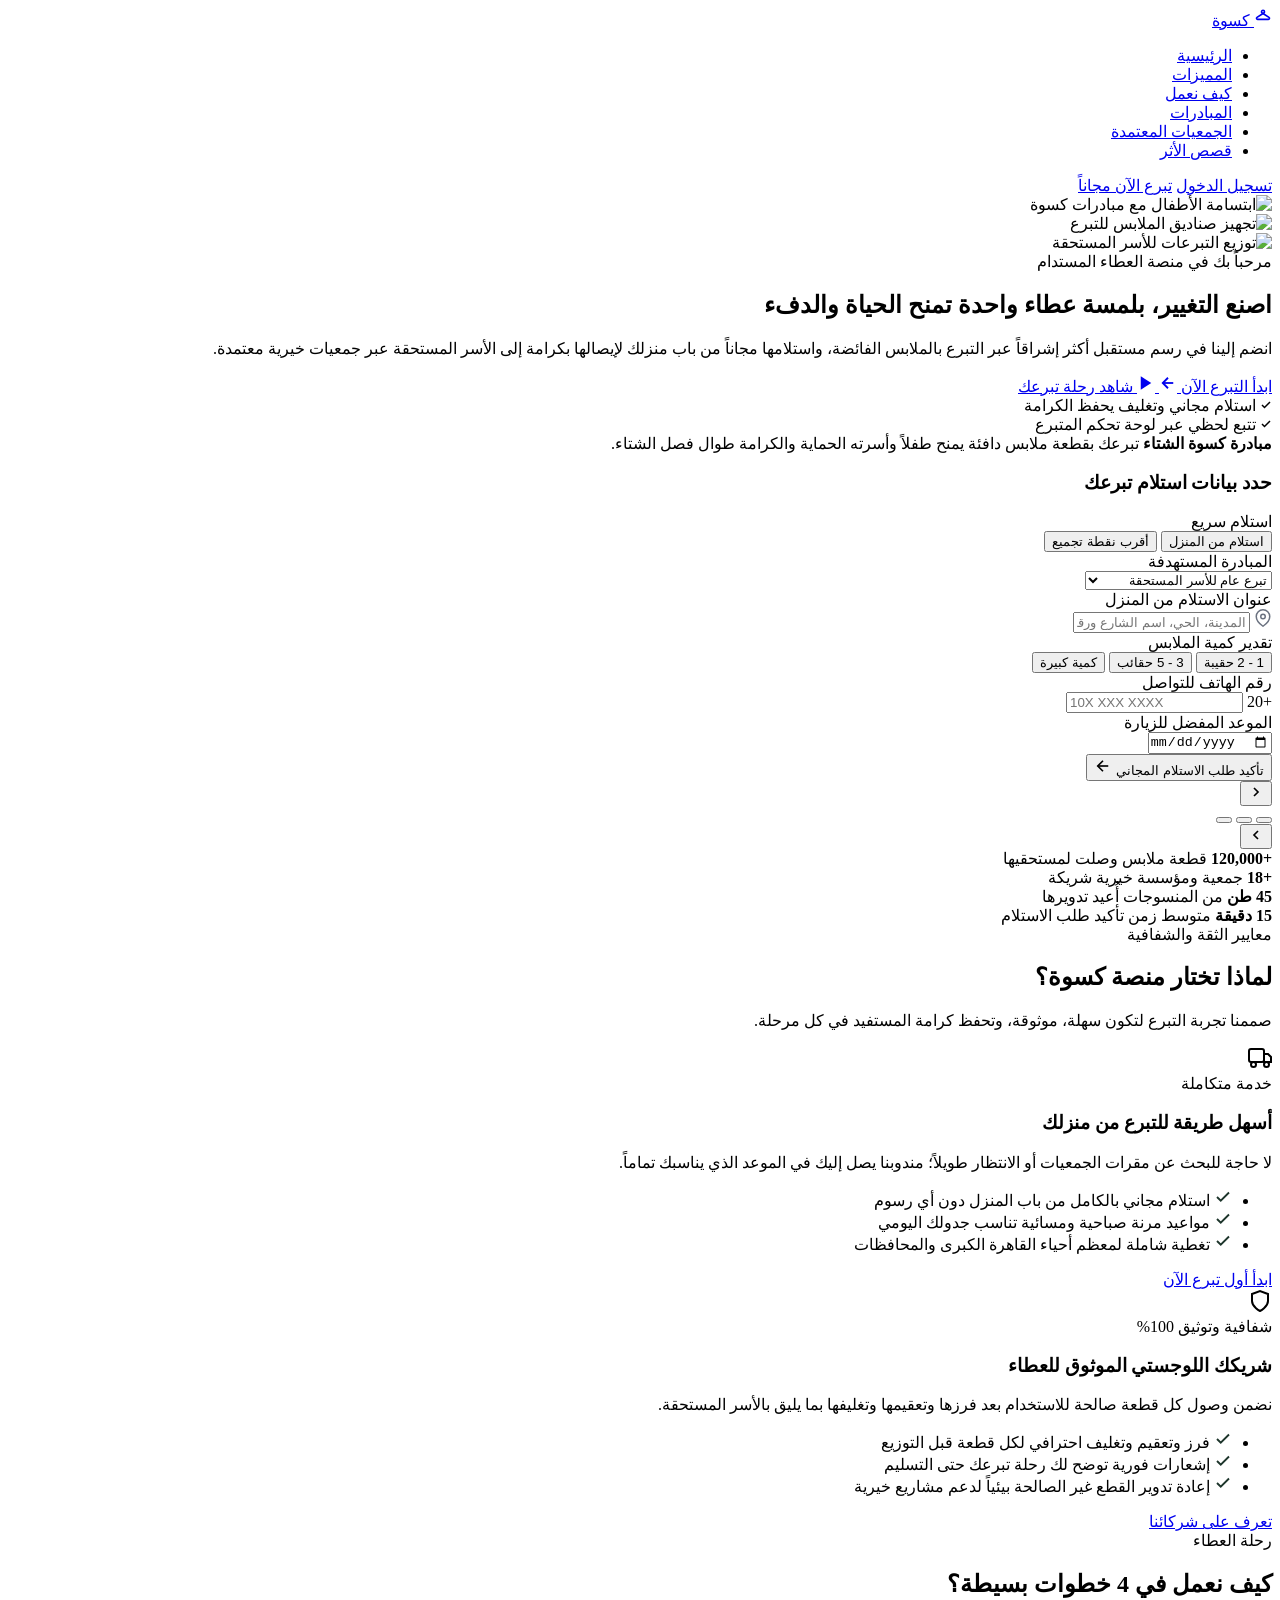
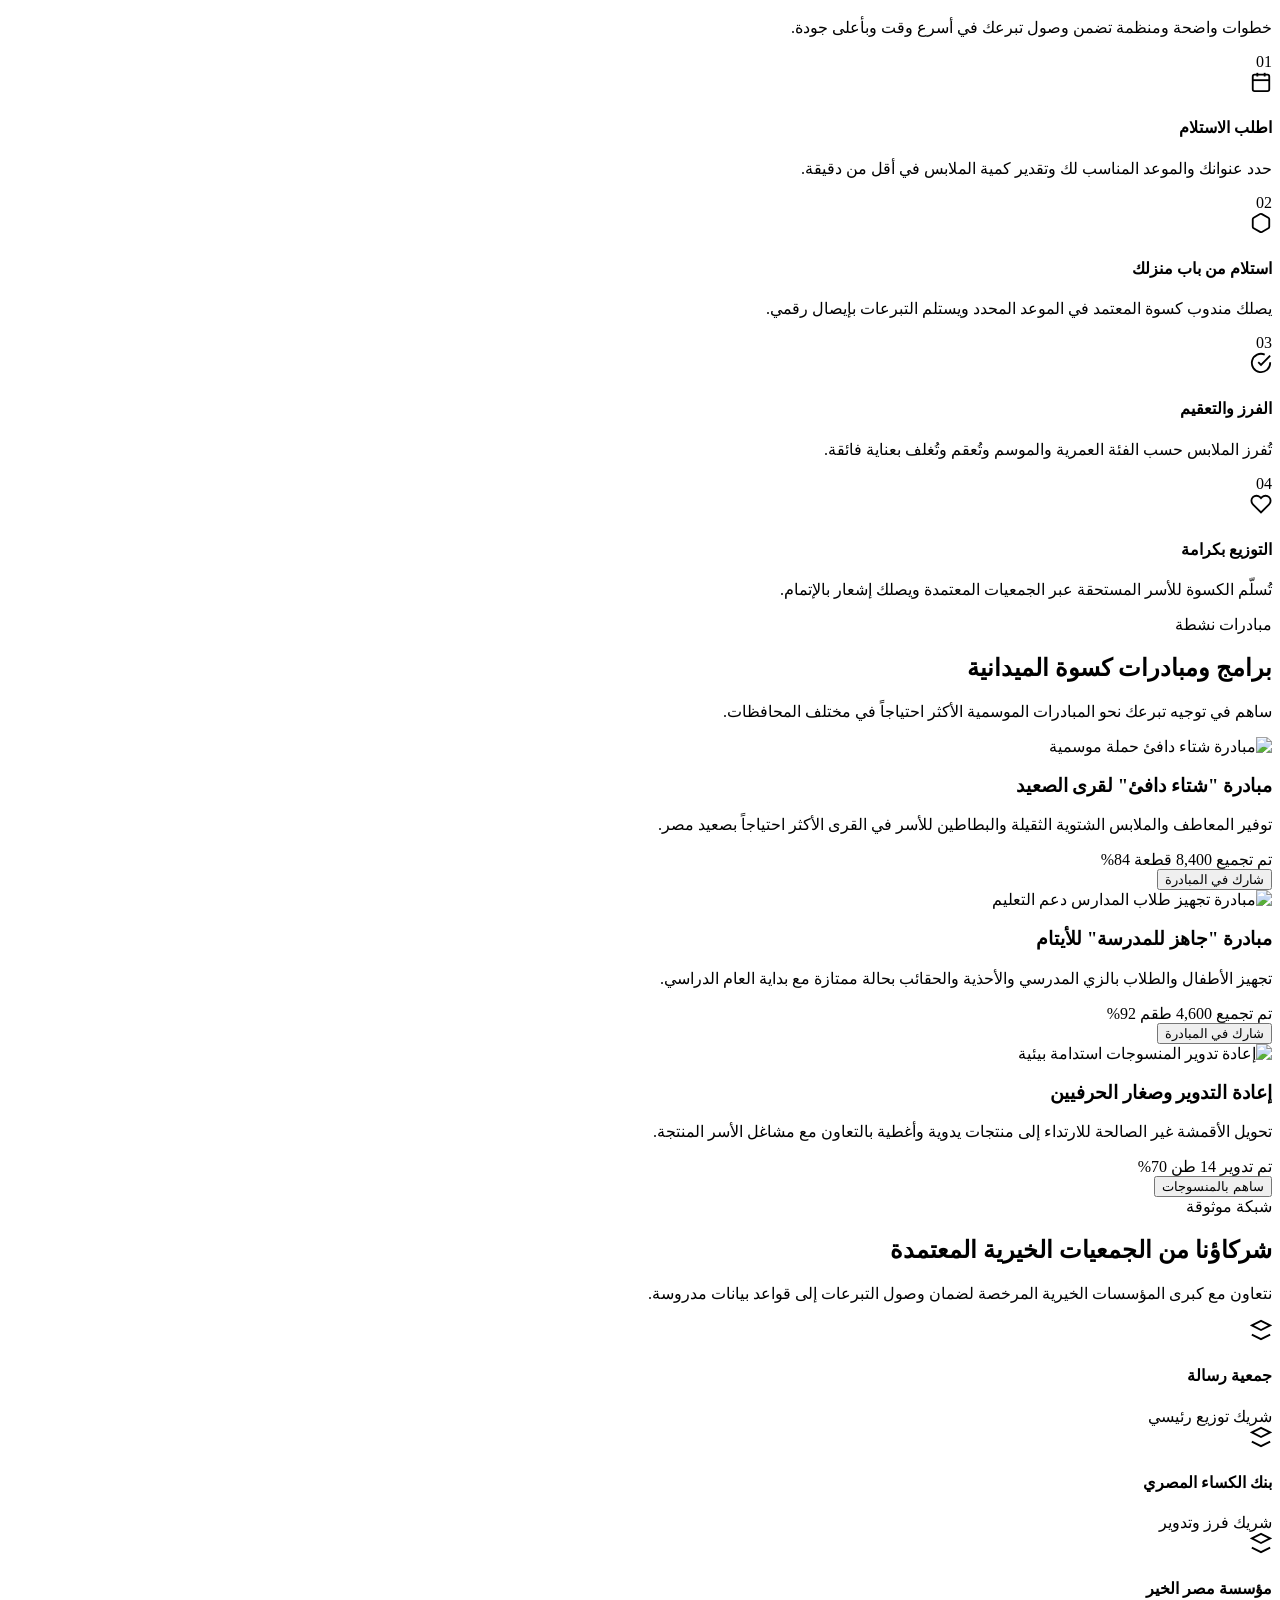
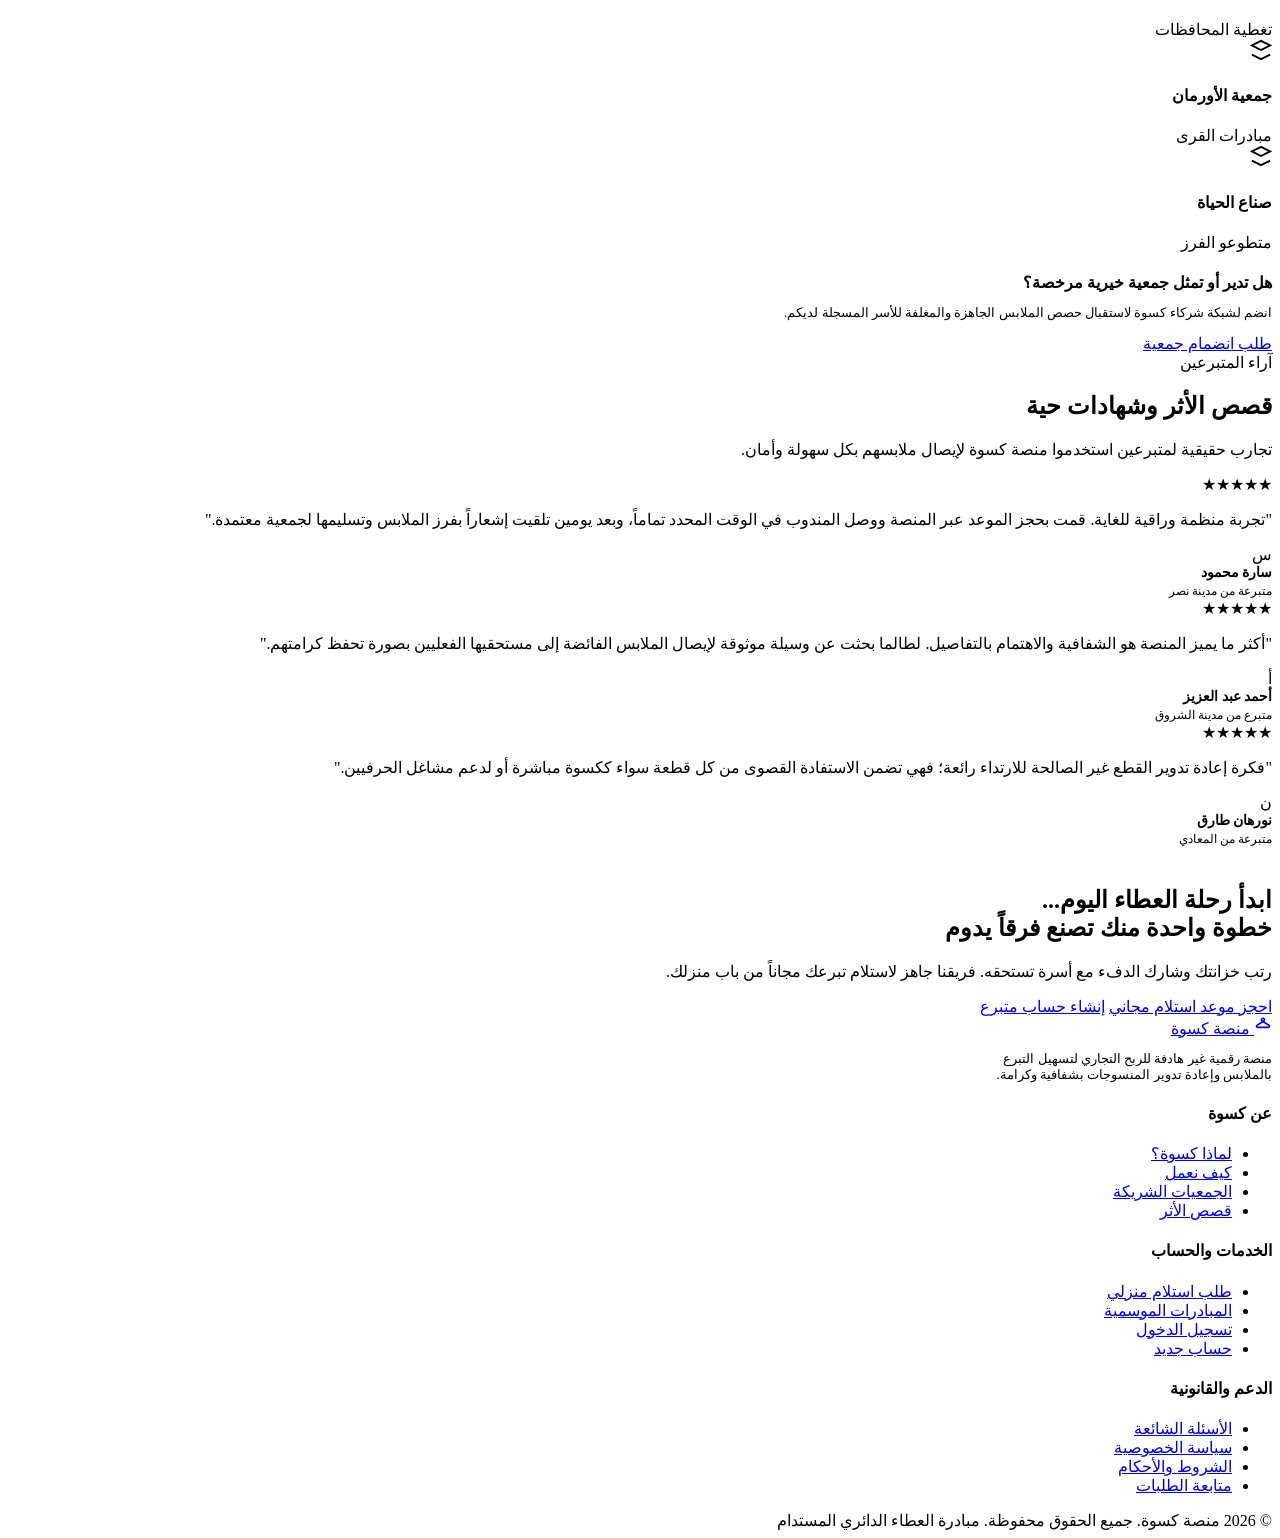
==== index.html @ 3e384a16 "Move index.html to root directory" ====
<!DOCTYPE html>
<html lang="ar" dir="rtl">
<head>
  <meta charset="UTF-8">
  <meta name="viewport" content="width=device-width, initial-scale=1.0">
  <title>كسوة — منصة التبرع بالملابس وإعادة التدوير المستدام</title>
  <link rel="stylesheet" href="css/style.css">
</head>
<body>

  <header class="navbar">
    <div class="container navbar-inner">
      <a href="index.html" class="brand-logo">
        <span class="brand-icon">
          <svg width="18" height="18" viewBox="0 0 24 24" fill="none" stroke="currentColor" stroke-width="2.2">
            <path d="M12 3a2 2 0 0 1 2 2c0 .74-.4 1.39-1 1.73V8l7 4.5a1.5 1.5 0 0 1-.8 2.75H4.8a1.5 1.5 0 0 1-.8-2.75L11 8V6.73A2 2 0 0 1 12 3Z"/>
          </svg>
        </span>
        <span>كسوة</span>
      </a>

      <ul class="nav-links">
        <li><a href="#hero" class="active">الرئيسية</a></li>
        <li><a href="#features">المميزات</a></li>
        <li><a href="#how-it-works">كيف نعمل</a></li>
        <li><a href="#campaigns">المبادرات</a></li>
        <li><a href="#partners">الجمعيات المعتمدة</a></li>
        <li><a href="#stories">قصص الأثر</a></li>
      </ul>

      <div id="nav-auth-guest" class="nav-actions">
        <a href="login.html" class="btn-secondary">تسجيل الدخول</a>
        <a href="register.html" class="btn-primary">تبرع الآن مجاناً</a>
      </div>

      <div id="nav-auth-user" class="nav-actions" style="display: none;">
        <a href="dashboard.html" class="btn-primary">لوحة التحكم</a>
        <button type="button" data-logout-btn class="btn-secondary">تسجيل الخروج</button>
      </div>
    </div>
  </header>

  <section id="hero" class="hero-slider-wrapper">
    <div class="hero-slides-track" id="hero-slides-track">
      <div class="hero-slide active" data-slide-title="مبادرة كسوة الشتاء" data-slide-desc="تبرعك بقطعة ملابس دافئة يمنح طفلاً وأسرته الحماية والكرامة طوال فصل الشتاء.">
        <img src="https://images.unsplash.com/photo-1488521787991-ed7bbaae773c?auto=format&fit=crop&w=1800&q=85" alt="ابتسامة الأطفال مع مبادرات كسوة">
        <div class="hero-slide-overlay"></div>
      </div>

      <div class="hero-slide" data-slide-title="استلام مجاني من منزلك" data-slide-desc="فريقنا اللوجستي يصلك أينما كنت لاستلام الملابس وفرزها وتعقيمها بأعلى معايير الجودة.">
        <img src="https://images.unsplash.com/photo-1593113598332-cd288d649433?auto=format&fit=crop&w=1800&q=85" alt="تجهيز صناديق الملابس للتبرع">
        <div class="hero-slide-overlay"></div>
      </div>

      <div class="hero-slide" data-slide-title="شراكة مع جمعيات معتمدة" data-slide-desc="نضمن وصول تبرعاتك إلى الأسر المسجلة لدى كبرى المؤسسات الخيرية المرخصة في مصر.">
        <img src="https://images.unsplash.com/photo-1532629345422-7515f3d16bb6?auto=format&fit=crop&w=1800&q=85" alt="توزيع التبرعات للأسر المستحقة">
        <div class="hero-slide-overlay"></div>
      </div>
    </div>

    <div class="hero-slider-content">
      <div class="container hero-grid">
        <div>
          <div class="hero-eyebrow-dark">
            <span class="status-dot"></span>
            <span>مرحباً بك في منصة العطاء المستدام</span>
          </div>

          <h1 class="hero-title-light">
            اصنع التغيير،
            <span>بلمسة عطاء واحدة</span>
            تمنح الحياة والدفء
          </h1>

          <p class="hero-desc-light">
            انضم إلينا في رسم مستقبل أكثر إشراقاً عبر التبرع بالملابس الفائضة، واستلامها مجاناً من باب منزلك لإيصالها بكرامة إلى الأسر المستحقة عبر جمعيات خيرية معتمدة.
          </p>

          <div class="hero-cta-group">
            <a href="register.html" class="btn-accent">
              <span>ابدأ التبرع الآن</span>
              <svg width="18" height="18" viewBox="0 0 24 24" fill="none" stroke="currentColor" stroke-width="2.4"><line x1="19" y1="12" x2="5" y2="12"/><polyline points="12 19 5 12 12 5"/></svg>
            </a>
            <a href="#how-it-works" class="btn-glass">
              <svg width="18" height="18" viewBox="0 0 24 24" fill="currentColor"><polygon points="5 3 19 12 5 21 5 3"/></svg>
              <span>شاهد رحلة تبرعك</span>
            </a>
          </div>

          <div class="hero-bottom-meta">
            <div class="hero-checks">
              <div class="hero-check-item">
                <span class="hero-check-icon">
                  <svg width="12" height="12" viewBox="0 0 24 24" fill="none" stroke="currentColor" stroke-width="3"><polyline points="20 6 9 17 4 12"/></svg>
                </span>
                <span>استلام مجاني وتغليف يحفظ الكرامة</span>
              </div>
              <div class="hero-check-item">
                <span class="hero-check-icon">
                  <svg width="12" height="12" viewBox="0 0 24 24" fill="none" stroke="currentColor" stroke-width="3"><polyline points="20 6 9 17 4 12"/></svg>
                </span>
                <span>تتبع لحظي عبر لوحة تحكم المتبرع</span>
              </div>
            </div>

            <div class="hero-caption-box">
              <strong id="hero-dynamic-title">مبادرة كسوة الشتاء</strong>
              <span id="hero-dynamic-desc">تبرعك بقطعة ملابس دافئة يمنح طفلاً وأسرته الحماية والكرامة طوال فصل الشتاء.</span>
            </div>
          </div>
        </div>

        <div class="booking-card">
          <div class="booking-header">
            <h3>حدد بيانات استلام تبرعك</h3>
            <span class="booking-step-tag">استلام سريع</span>
          </div>

          <div class="segmented-control">
            <button type="button" class="segment-btn active" data-pickup-mode="استلام من المنزل">استلام من المنزل</button>
            <button type="button" class="segment-btn" data-pickup-mode="أقرب نقطة تجميع">أقرب نقطة تجميع</button>
          </div>

          <form id="quick-booking-form">
            <div class="form-group">
              <div class="form-label-row">
                <label class="form-label" for="pickup-campaign">المبادرة المستهدفة</label>
              </div>
              <div class="input-capsule">
                <select id="pickup-campaign">
                  <option value="تبرع عام للأسر المستحقة">تبرع عام للأسر المستحقة</option>
                  <option value="مبادرة شتاء دافئ لقرى الصعيد">مبادرة شتاء دافئ لقرى الصعيد</option>
                  <option value="مبادرة جاهز للمدرسة للأيتام">مبادرة جاهز للمدرسة للأيتام</option>
                  <option value="إعادة التدوير وصغار الحرفيين">إعادة التدوير وصغار الحرفيين</option>
                </select>
              </div>
            </div>

            <div class="form-group">
              <div class="form-label-row">
                <label class="form-label" id="pickup-address-label" for="pickup-address">عنوان الاستلام من المنزل</label>
              </div>

              <div class="input-capsule" id="home-address-wrapper">
                <svg width="18" height="18" viewBox="0 0 24 24" fill="none" stroke="#6B7280" stroke-width="2"><path d="M21 10c0 7-9 13-9 13s-9-6-9-13a9 9 0 0 1 18 0z"/><circle cx="12" cy="10" r="3"/></svg>
                <input type="text" id="pickup-address" placeholder="المدينة، الحي، اسم الشارع ورقم العقار" required>
              </div>

              <div class="input-capsule" id="dropoff-point-wrapper" style="display: none;">
                <svg width="18" height="18" viewBox="0 0 24 24" fill="none" stroke="#1D352B" stroke-width="2"><path d="M3 9l9-7 9 7v11a2 2 0 0 1-2 2H5a2 2 0 0 1-2-2z"/><polyline points="9 22 9 12 15 12 15 22"/></svg>
                <select id="pickup-dropoff-select">
                  <option value="نقطة تجميع مدينة نصر — شارع عباس العقاد (9 ص - 10 م)">نقطة تجميع مدينة نصر — شارع عباس العقاد (9 ص - 10 م)</option>
                  <option value="نقطة تجميع مدينة الشروق — مول مون يارد (10 ص - 10 م)">نقطة تجميع مدينة الشروق — مول مون يارد (10 ص - 10 م)</option>
                  <option value="نقطة تجميع التجمع الخامس — شارع التسعين الجنوبي (9 ص - 10 م)">نقطة تجميع التجمع الخامس — شارع التسعين الجنوبي (9 ص - 10 م)</option>
                  <option value="نقطة تجميع المعادي — شارع 9 بجوار المحطة (9 ص - 9 م)">نقطة تجميع المعادي — شارع 9 بجوار المحطة (9 ص - 9 م)</option>
                  <option value="نقطة تجميع المهندسين — ميدان لبنان (10 ص - 10 م)">نقطة تجميع المهندسين — ميدان لبنان (10 ص - 10 م)</option>
                </select>
              </div>
            </div>

            <div class="form-group">
              <div class="form-label-row">
                <label class="form-label">تقدير كمية الملابس</label>
              </div>
              <div class="size-pills">
                <button type="button" class="size-pill-btn active" data-pieces="12">1 - 2 حقيبة</button>
                <button type="button" class="size-pill-btn" data-pieces="30">3 - 5 حقائب</button>
                <button type="button" class="size-pill-btn" data-pieces="60">كمية كبيرة</button>
              </div>
            </div>

            <div class="form-group">
              <div class="form-label-row">
                <label class="form-label" for="pickup-phone">رقم الهاتف للتواصل</label>
              </div>
              <div class="input-capsule">
                <span class="phone-prefix">+20</span>
                <input type="tel" id="pickup-phone" placeholder="10X XXX XXXX" required>
              </div>
            </div>

            <div class="form-group">
              <div class="form-label-row">
                <label class="form-label" for="pickup-date">الموعد المفضل للزيارة</label>
              </div>
              <div class="input-capsule">
                <input type="date" id="pickup-date" required>
              </div>
            </div>

            <button type="submit" class="btn-primary btn-full">
              <span>تأكيد طلب الاستلام المجاني</span>
              <svg width="18" height="18" viewBox="0 0 24 24" fill="none" stroke="currentColor" stroke-width="2.2"><line x1="19" y1="12" x2="5" y2="12"/><polyline points="12 19 5 12 12 5"/></svg>
            </button>
          </form>
        </div>
      </div>
    </div>

    <div class="slider-controls">
      <button type="button" class="slider-arrow" id="hero-prev-slide" aria-label="الشريحة السابقة">
        <svg width="16" height="16" viewBox="0 0 24 24" fill="none" stroke="currentColor" stroke-width="2.5"><polyline points="9 18 15 12 9 6"/></svg>
      </button>
      <div class="slider-dots" id="hero-slider-dots">
        <button type="button" class="slider-dot active" data-slide-index="0" aria-label="الشريحة 1"></button>
        <button type="button" class="slider-dot" data-slide-index="1" aria-label="الشريحة 2"></button>
        <button type="button" class="slider-dot" data-slide-index="2" aria-label="الشريحة 3"></button>
      </div>
      <button type="button" class="slider-arrow" id="hero-next-slide" aria-label="الشريحة التالية">
        <svg width="16" height="16" viewBox="0 0 24 24" fill="none" stroke="currentColor" stroke-width="2.5"><polyline points="15 18 9 12 15 6"/></svg>
      </button>
    </div>
  </section>

  <section class="stats-banner">
    <div class="container stats-grid">
      <div class="stat-item">
        <strong>+120,000</strong>
        <span>قطعة ملابس وصلت لمستحقيها</span>
      </div>
      <div class="stat-item">
        <strong>+18</strong>
        <span>جمعية ومؤسسة خيرية شريكة</span>
      </div>
      <div class="stat-item">
        <strong>45 طن</strong>
        <span>من المنسوجات أُعيد تدويرها</span>
      </div>
      <div class="stat-item">
        <strong>15 دقيقة</strong>
        <span>متوسط زمن تأكيد طلب الاستلام</span>
      </div>
    </div>
  </section>

  <section id="features" class="section-pad">
    <div class="container">
      <div class="section-head">
        <span class="section-eyebrow">معايير الثقة والشفافية</span>
        <h2 class="section-title">لماذا تختار منصة كسوة؟</h2>
        <p class="section-desc">صممنا تجربة التبرع لتكون سهلة، موثوقة، وتحفظ كرامة المستفيد في كل مرحلة.</p>
      </div>

      <div class="two-col-cards">
        <div class="feature-card">
          <div class="feature-card-top">
            <div class="feature-icon-box">
              <svg width="24" height="24" viewBox="0 0 24 24" fill="none" stroke="currentColor" stroke-width="2"><rect x="1" y="3" width="15" height="13" rx="2"/><polygon points="16 8 20 8 23 11 23 16 16 16 16 8"/><circle cx="5.5" cy="18.5" r="2.5"/><circle cx="18.5" cy="18.5" r="2.5"/></svg>
            </div>
            <span class="booking-step-tag">خدمة متكاملة</span>
          </div>
          <h3>أسهل طريقة للتبرع من منزلك</h3>
          <p>لا حاجة للبحث عن مقرات الجمعيات أو الانتظار طويلاً؛ مندوبنا يصل إليك في الموعد الذي يناسبك تماماً.</p>
          <ul class="feature-list">
            <li>
              <svg width="18" height="18" viewBox="0 0 24 24" fill="none" stroke="#1D352B" stroke-width="2.5"><polyline points="20 6 9 17 4 12"/></svg>
              <span>استلام مجاني بالكامل من باب المنزل دون أي رسوم</span>
            </li>
            <li>
              <svg width="18" height="18" viewBox="0 0 24 24" fill="none" stroke="#1D352B" stroke-width="2.5"><polyline points="20 6 9 17 4 12"/></svg>
              <span>مواعيد مرنة صباحية ومسائية تناسب جدولك اليومي</span>
            </li>
            <li>
              <svg width="18" height="18" viewBox="0 0 24 24" fill="none" stroke="#1D352B" stroke-width="2.5"><polyline points="20 6 9 17 4 12"/></svg>
              <span>تغطية شاملة لمعظم أحياء القاهرة الكبرى والمحافظات</span>
            </li>
          </ul>
          <a href="register.html" class="btn-secondary">ابدأ أول تبرع الآن</a>
        </div>

        <div class="feature-card">
          <div class="feature-card-top">
            <div class="feature-icon-box">
              <svg width="24" height="24" viewBox="0 0 24 24" fill="none" stroke="currentColor" stroke-width="2"><path d="M12 22s8-4 8-10V5l-8-3-8 3v7c0 6 8 10 8 10z"/></svg>
            </div>
            <span class="booking-step-tag">شفافية وتوثيق 100%</span>
          </div>
          <h3>شريكك اللوجستي الموثوق للعطاء</h3>
          <p>نضمن وصول كل قطعة صالحة للاستخدام بعد فرزها وتعقيمها وتغليفها بما يليق بالأسر المستحقة.</p>
          <ul class="feature-list">
            <li>
              <svg width="18" height="18" viewBox="0 0 24 24" fill="none" stroke="#1D352B" stroke-width="2.5"><polyline points="20 6 9 17 4 12"/></svg>
              <span>فرز وتعقيم وتغليف احترافي لكل قطعة قبل التوزيع</span>
            </li>
            <li>
              <svg width="18" height="18" viewBox="0 0 24 24" fill="none" stroke="#1D352B" stroke-width="2.5"><polyline points="20 6 9 17 4 12"/></svg>
              <span>إشعارات فورية توضح لك رحلة تبرعك حتى التسليم</span>
            </li>
            <li>
              <svg width="18" height="18" viewBox="0 0 24 24" fill="none" stroke="#1D352B" stroke-width="2.5"><polyline points="20 6 9 17 4 12"/></svg>
              <span>إعادة تدوير القطع غير الصالحة بيئياً لدعم مشاريع خيرية</span>
            </li>
          </ul>
          <a href="#partners" class="btn-secondary">تعرف على شركائنا</a>
        </div>
      </div>
    </div>
  </section>

  <section id="how-it-works" class="section-pad section-alt">
    <div class="container">
      <div class="section-head">
        <span class="section-eyebrow">رحلة العطاء</span>
        <h2 class="section-title">كيف نعمل في 4 خطوات بسيطة؟</h2>
        <p class="section-desc">خطوات واضحة ومنظمة تضمن وصول تبرعك في أسرع وقت وبأعلى جودة.</p>
      </div>

      <div class="steps-grid">
        <div class="step-card">
          <span class="step-num">01</span>
          <div class="feature-icon-box">
            <svg width="22" height="22" viewBox="0 0 24 24" fill="none" stroke="currentColor" stroke-width="2"><rect x="3" y="4" width="18" height="18" rx="2"/><line x1="16" y1="2" x2="16" y2="6"/><line x1="8" y1="2" x2="8" y2="6"/><line x1="3" y1="10" x2="21" y2="10"/></svg>
          </div>
          <h4>اطلب الاستلام</h4>
          <p>حدد عنوانك والموعد المناسب لك وتقدير كمية الملابس في أقل من دقيقة.</p>
        </div>

        <div class="step-card">
          <span class="step-num">02</span>
          <div class="feature-icon-box">
            <svg width="22" height="22" viewBox="0 0 24 24" fill="none" stroke="currentColor" stroke-width="2"><path d="M21 16V8a2 2 0 0 0-1-1.73l-7-4a2 2 0 0 0-2 0l-7 4A2 2 0 0 0 3 8v8a2 2 0 0 0 1 1.73l7 4a2 2 0 0 0 2 0l7-4A2 2 0 0 0 21 16z"/></svg>
          </div>
          <h4>استلام من باب منزلك</h4>
          <p>يصلك مندوب كسوة المعتمد في الموعد المحدد ويستلم التبرعات بإيصال رقمي.</p>
        </div>

        <div class="step-card">
          <span class="step-num">03</span>
          <div class="feature-icon-box">
            <svg width="22" height="22" viewBox="0 0 24 24" fill="none" stroke="currentColor" stroke-width="2"><path d="M22 11.08V12a10 10 0 1 1-5.93-9.14"/><polyline points="22 4 12 14.01 9 11.01"/></svg>
          </div>
          <h4>الفرز والتعقيم</h4>
          <p>تُفرز الملابس حسب الفئة العمرية والموسم وتُعقم وتُغلف بعناية فائقة.</p>
        </div>

        <div class="step-card">
          <span class="step-num">04</span>
          <div class="feature-icon-box">
            <svg width="22" height="22" viewBox="0 0 24 24" fill="none" stroke="currentColor" stroke-width="2"><path d="M20.84 4.61a5.5 5.5 0 0 0-7.78 0L12 5.67l-1.06-1.06a5.5 5.5 0 0 0-7.78 7.78l1.06 1.06L12 21.23l7.78-7.78 1.06-1.06a5.5 5.5 0 0 0 0-7.78z"/></svg>
          </div>
          <h4>التوزيع بكرامة</h4>
          <p>تُسلّم الكسوة للأسر المستحقة عبر الجمعيات المعتمدة ويصلك إشعار بالإتمام.</p>
        </div>
      </div>
    </div>
  </section>

  <section id="campaigns" class="section-pad">
    <div class="container">
      <div class="section-head">
        <span class="section-eyebrow">مبادرات نشطة</span>
        <h2 class="section-title">برامج ومبادرات كسوة الميدانية</h2>
        <p class="section-desc">ساهم في توجيه تبرعك نحو المبادرات الموسمية الأكثر احتياجاً في مختلف المحافظات.</p>
      </div>

      <div class="campaigns-grid">
        <article class="campaign-card">
          <div class="campaign-img">
            <img src="https://images.unsplash.com/photo-1516762689617-e1cffcef479d?auto=format&fit=crop&w=700&q=80" alt="مبادرة شتاء دافئ">
            <span class="campaign-tag">حملة موسمية</span>
          </div>
          <div class="campaign-body">
            <h3>مبادرة "شتاء دافئ" لقرى الصعيد</h3>
            <p>توفير المعاطف والملابس الشتوية الثقيلة والبطاطين للأسر في القرى الأكثر احتياجاً بصعيد مصر.</p>
            <div class="progress-meta">
              <span>تم تجميع 8,400 قطعة</span>
              <span>84%</span>
            </div>
            <div class="progress-track">
              <div class="progress-fill" style="width: 84%;"></div>
            </div>
            <button type="button" class="btn-secondary btn-full" data-select-campaign="مبادرة شتاء دافئ لقرى الصعيد">شارك في المبادرة</button>
          </div>
        </article>

        <article class="campaign-card">
          <div class="campaign-img">
            <img src="https://images.unsplash.com/photo-1503676260728-1c00da094a0b?auto=format&fit=crop&w=700&q=80" alt="مبادرة تجهيز طلاب المدارس">
            <span class="campaign-tag">دعم التعليم</span>
          </div>
          <div class="campaign-body">
            <h3>مبادرة "جاهز للمدرسة" للأيتام</h3>
            <p>تجهيز الأطفال والطلاب بالزي المدرسي والأحذية والحقائب بحالة ممتازة مع بداية العام الدراسي.</p>
            <div class="progress-meta">
              <span>تم تجميع 4,600 طقم</span>
              <span>92%</span>
            </div>
            <div class="progress-track">
              <div class="progress-fill" style="width: 92%;"></div>
            </div>
            <button type="button" class="btn-secondary btn-full" data-select-campaign="مبادرة جاهز للمدرسة للأيتام">شارك في المبادرة</button>
          </div>
        </article>

        <article class="campaign-card">
          <div class="campaign-img">
            <img src="https://images.unsplash.com/photo-1558769132-cb1aea458c5e?auto=format&fit=crop&w=700&q=80" alt="إعادة تدوير المنسوجات">
            <span class="campaign-tag">استدامة بيئية</span>
          </div>
          <div class="campaign-body">
            <h3>إعادة التدوير وصغار الحرفيين</h3>
            <p>تحويل الأقمشة غير الصالحة للارتداء إلى منتجات يدوية وأغطية بالتعاون مع مشاغل الأسر المنتجة.</p>
            <div class="progress-meta">
              <span>تم تدوير 14 طن</span>
              <span>70%</span>
            </div>
            <div class="progress-track">
              <div class="progress-fill" style="width: 70%;"></div>
            </div>
            <button type="button" class="btn-secondary btn-full" data-select-campaign="إعادة التدوير وصغار الحرفيين">ساهم بالمنسوجات</button>
          </div>
        </article>
      </div>
    </div>
  </section>

  <section id="partners" class="section-pad section-alt">
    <div class="container">
      <div class="section-head">
        <span class="section-eyebrow">شبكة موثوقة</span>
        <h2 class="section-title">شركاؤنا من الجمعيات الخيرية المعتمدة</h2>
        <p class="section-desc">نتعاون مع كبرى المؤسسات الخيرية المرخصة لضمان وصول التبرعات إلى قواعد بيانات مدروسة.</p>
      </div>

      <div class="partners-grid">
        <div class="partner-card">
          <div class="feature-icon-box" style="margin: 0 auto;">
            <svg width="22" height="22" viewBox="0 0 24 24" fill="none" stroke="currentColor" stroke-width="2"><path d="M12 2L2 7l10 5 10-5-10-5z"/><path d="M2 17l10 5 10-5"/></svg>
          </div>
          <h4>جمعية رسالة</h4>
          <span>شريك توزيع رئيسي</span>
        </div>

        <div class="partner-card">
          <div class="feature-icon-box" style="margin: 0 auto;">
            <svg width="22" height="22" viewBox="0 0 24 24" fill="none" stroke="currentColor" stroke-width="2"><path d="M12 2L2 7l10 5 10-5-10-5z"/><path d="M2 17l10 5 10-5"/></svg>
          </div>
          <h4>بنك الكساء المصري</h4>
          <span>شريك فرز وتدوير</span>
        </div>

        <div class="partner-card">
          <div class="feature-icon-box" style="margin: 0 auto;">
            <svg width="22" height="22" viewBox="0 0 24 24" fill="none" stroke="currentColor" stroke-width="2"><path d="M12 2L2 7l10 5 10-5-10-5z"/><path d="M2 17l10 5 10-5"/></svg>
          </div>
          <h4>مؤسسة مصر الخير</h4>
          <span>تغطية المحافظات</span>
        </div>

        <div class="partner-card">
          <div class="feature-icon-box" style="margin: 0 auto;">
            <svg width="22" height="22" viewBox="0 0 24 24" fill="none" stroke="currentColor" stroke-width="2"><path d="M12 2L2 7l10 5 10-5-10-5z"/><path d="M2 17l10 5 10-5"/></svg>
          </div>
          <h4>جمعية الأورمان</h4>
          <span>مبادرات القرى</span>
        </div>

        <div class="partner-card">
          <div class="feature-icon-box" style="margin: 0 auto;">
            <svg width="22" height="22" viewBox="0 0 24 24" fill="none" stroke="currentColor" stroke-width="2"><path d="M12 2L2 7l10 5 10-5-10-5z"/><path d="M2 17l10 5 10-5"/></svg>
          </div>
          <h4>صناع الحياة</h4>
          <span>متطوعو الفرز</span>
        </div>
      </div>

      <div class="partner-cta-bar">
        <div>
          <h4 style="font-size: 16px; margin-bottom: 4px;">هل تدير أو تمثل جمعية خيرية مرخصة؟</h4>
          <p style="font-size: 13px; color: var(--text-muted);">انضم لشبكة شركاء كسوة لاستقبال حصص الملابس الجاهزة والمغلفة للأسر المسجلة لديكم.</p>
        </div>
        <a href="register.html" class="btn-primary">طلب انضمام جمعية</a>
      </div>
    </div>
  </section>

  <section id="stories" class="section-pad">
    <div class="container">
      <div class="section-head">
        <span class="section-eyebrow">آراء المتبرعين</span>
        <h2 class="section-title">قصص الأثر وشهادات حية</h2>
        <p class="section-desc">تجارب حقيقية لمتبرعين استخدموا منصة كسوة لإيصال ملابسهم بكل سهولة وأمان.</p>
      </div>

      <div class="testimonials-grid">
        <div class="testimonial-card">
          <div class="stars">★★★★★</div>
          <p>"تجربة منظمة وراقية للغاية. قمت بحجز الموعد عبر المنصة ووصل المندوب في الوقت المحدد تماماً، وبعد يومين تلقيت إشعاراً بفرز الملابس وتسليمها لجمعية معتمدة."</p>
          <div class="author-row">
            <div class="author-avatar">س</div>
            <div>
              <strong style="display: block; font-size: 14px;">سارة محمود</strong>
              <span style="font-size: 12px; color: var(--text-muted);">متبرعة من مدينة نصر</span>
            </div>
          </div>
        </div>

        <div class="testimonial-card">
          <div class="stars">★★★★★</div>
          <p>"أكثر ما يميز المنصة هو الشفافية والاهتمام بالتفاصيل. لطالما بحثت عن وسيلة موثوقة لإيصال الملابس الفائضة إلى مستحقيها الفعليين بصورة تحفظ كرامتهم."</p>
          <div class="author-row">
            <div class="author-avatar">أ</div>
            <div>
              <strong style="display: block; font-size: 14px;">أحمد عبد العزيز</strong>
              <span style="font-size: 12px; color: var(--text-muted);">متبرع من مدينة الشروق</span>
            </div>
          </div>
        </div>

        <div class="testimonial-card">
          <div class="stars">★★★★★</div>
          <p>"فكرة إعادة تدوير القطع غير الصالحة للارتداء رائعة؛ فهي تضمن الاستفادة القصوى من كل قطعة سواء ككسوة مباشرة أو لدعم مشاغل الحرفيين."</p>
          <div class="author-row">
            <div class="author-avatar">ن</div>
            <div>
              <strong style="display: block; font-size: 14px;">نورهان طارق</strong>
              <span style="font-size: 12px; color: var(--text-muted);">متبرعة من المعادي</span>
            </div>
          </div>
        </div>
      </div>
    </div>
  </section>

  <section class="section-pad" style="padding-top: 0;">
    <div class="container">
      <div class="cta-dark-box">
        <span class="status-pill" style="background: rgba(255,255,255,0.12); color: #FFFFFF; border-color: rgba(255,255,255,0.2);">
          <span class="status-dot"></span>
          <span>متاح الآن في القاهرة والجيزة</span>
        </span>
        <h2>ابدأ رحلة العطاء اليوم...<br>خطوة واحدة منك تصنع فرقاً يدوم</h2>
        <p>رتب خزانتك وشارك الدفء مع أسرة تستحقه. فريقنا جاهز لاستلام تبرعك مجاناً من باب منزلك.</p>
        <div class="cta-buttons">
          <a href="#hero" class="btn-white">احجز موعد استلام مجاني</a>
          <a href="register.html" class="btn-outline-light">إنشاء حساب متبرع</a>
        </div>
      </div>
    </div>
  </section>

  <footer class="site-footer">
    <div class="container">
      <div class="footer-grid">
        <div>
          <a href="index.html" class="brand-logo" style="margin-bottom: 14px;">
            <span class="brand-icon">
              <svg width="18" height="18" viewBox="0 0 24 24" fill="none" stroke="currentColor" stroke-width="2.2">
                <path d="M12 3a2 2 0 0 1 2 2c0 .74-.4 1.39-1 1.73V8l7 4.5a1.5 1.5 0 0 1-.8 2.75H4.8a1.5 1.5 0 0 1-.8-2.75L11 8V6.73A2 2 0 0 1 12 3Z"/>
              </svg>
            </span>
            <span>منصة كسوة</span>
          </a>
          <p style="font-size: 13px; color: var(--text-muted); max-width: 280px;">
            منصة رقمية غير هادفة للربح التجاري لتسهيل التبرع بالملابس وإعادة تدوير المنسوجات بشفافية وكرامة.
          </p>
        </div>

        <div class="footer-col">
          <h4>عن كسوة</h4>
          <ul>
            <li><a href="#features">لماذا كسوة؟</a></li>
            <li><a href="#how-it-works">كيف نعمل</a></li>
            <li><a href="#partners">الجمعيات الشريكة</a></li>
            <li><a href="#stories">قصص الأثر</a></li>
          </ul>
        </div>

        <div class="footer-col">
          <h4>الخدمات والحساب</h4>
          <ul>
            <li><a href="#hero">طلب استلام منزلي</a></li>
            <li><a href="#campaigns">المبادرات الموسمية</a></li>
            <li><a href="login.html">تسجيل الدخول</a></li>
            <li><a href="register.html">حساب جديد</a></li>
          </ul>
        </div>

        <div class="footer-col">
          <h4>الدعم والقانونية</h4>
          <ul>
            <li><a href="#how-it-works">الأسئلة الشائعة</a></li>
            <li><a href="#features">سياسة الخصوصية</a></li>
            <li><a href="#features">الشروط والأحكام</a></li>
            <li><a href="dashboard.html">متابعة الطلبات</a></li>
          </ul>
        </div>
      </div>

      <div class="footer-bottom">
        <span>© 2026 منصة كسوة. جميع الحقوق محفوظة.</span>
        <span>مبادرة العطاء الدائري المستدام</span>
      </div>
    </div>
  </footer>

  <script src="https://cdn.jsdelivr.net/npm/@supabase/supabase-js@2"></script>
  <script src="js/app.js"></script>
</body>
</html>
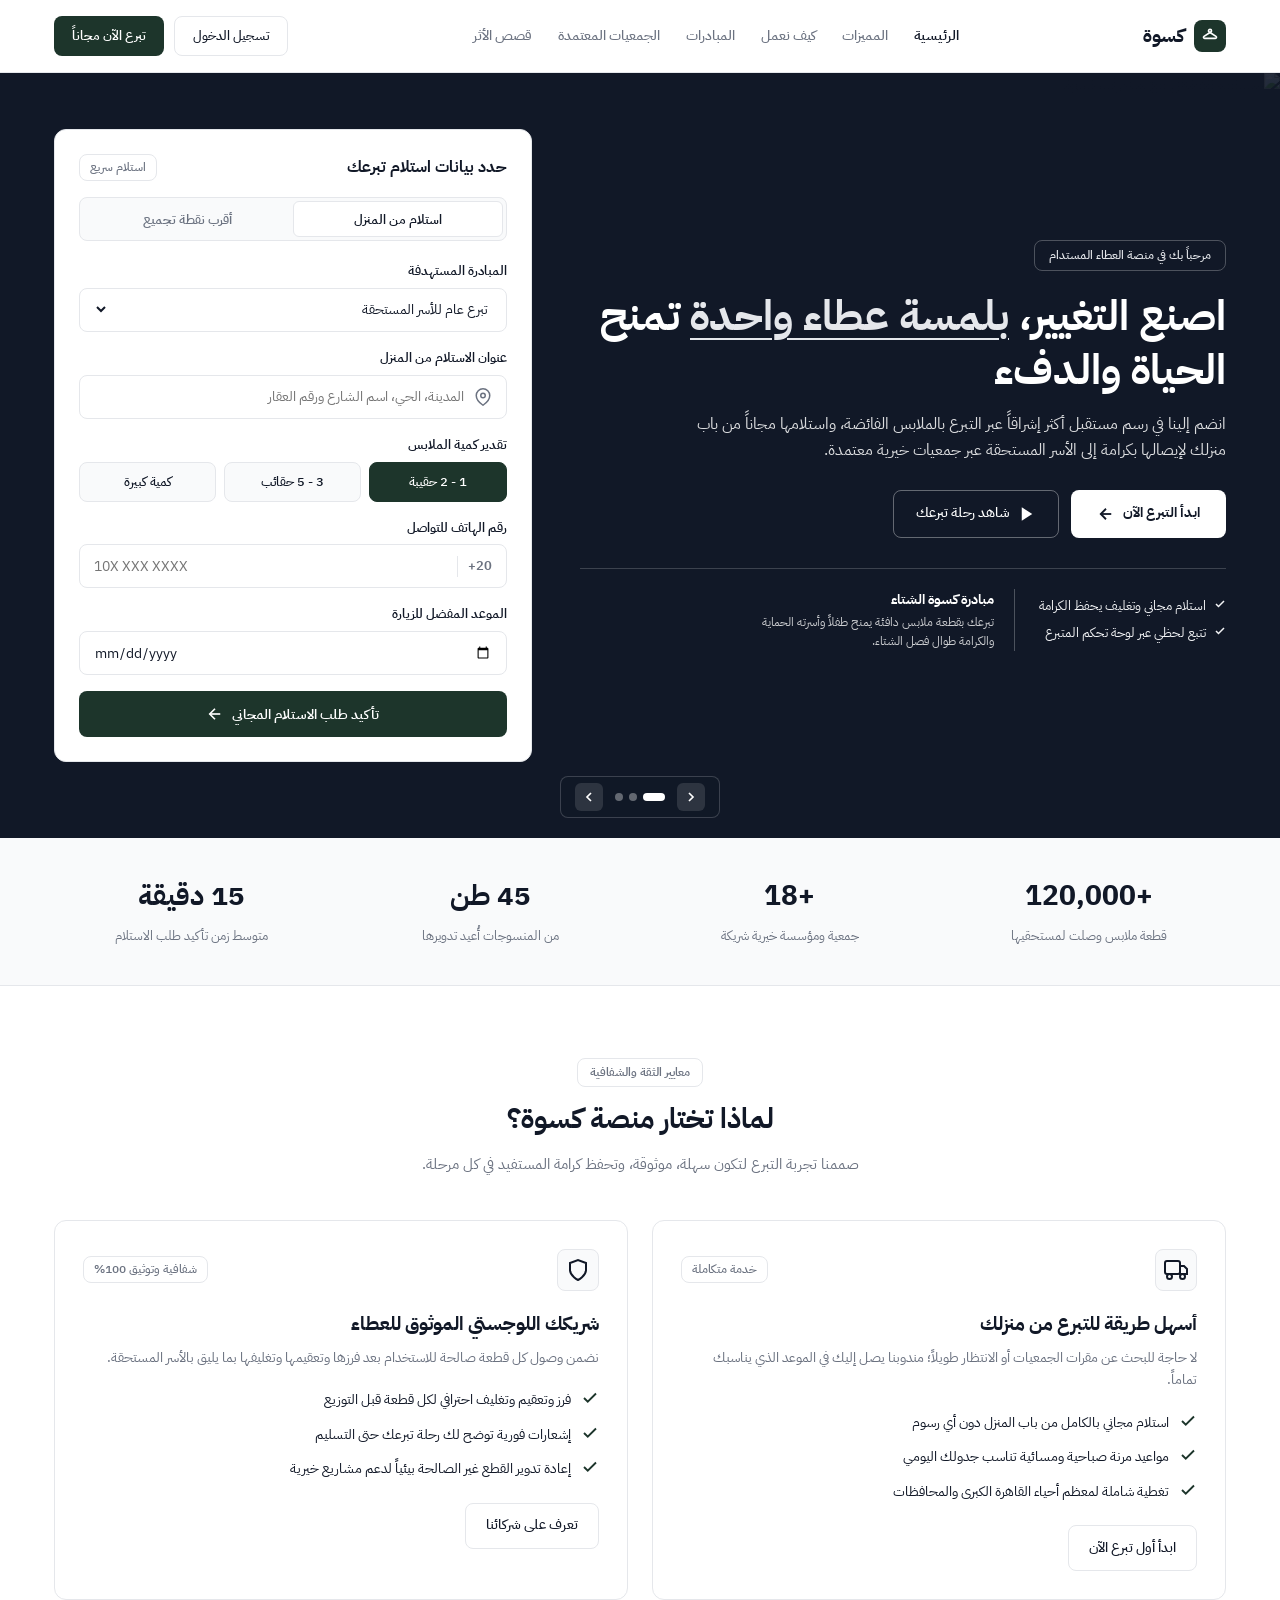
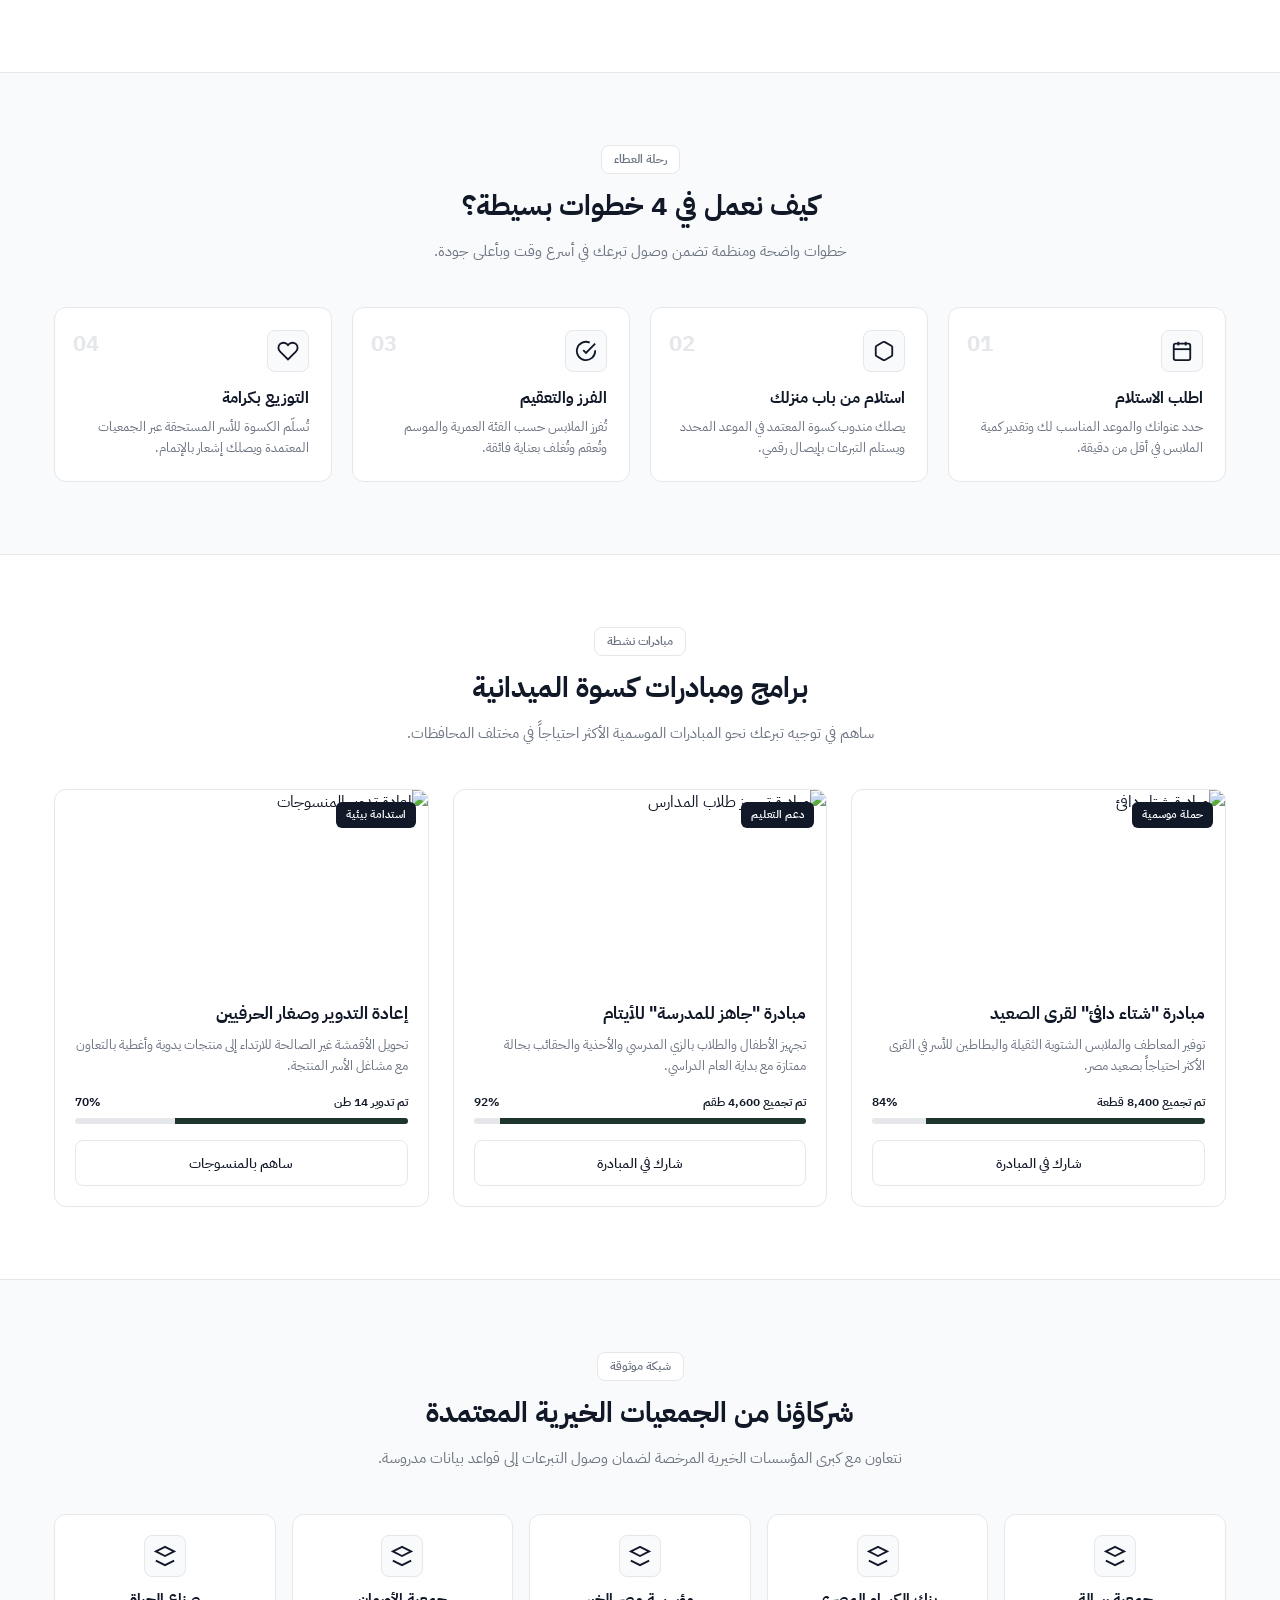
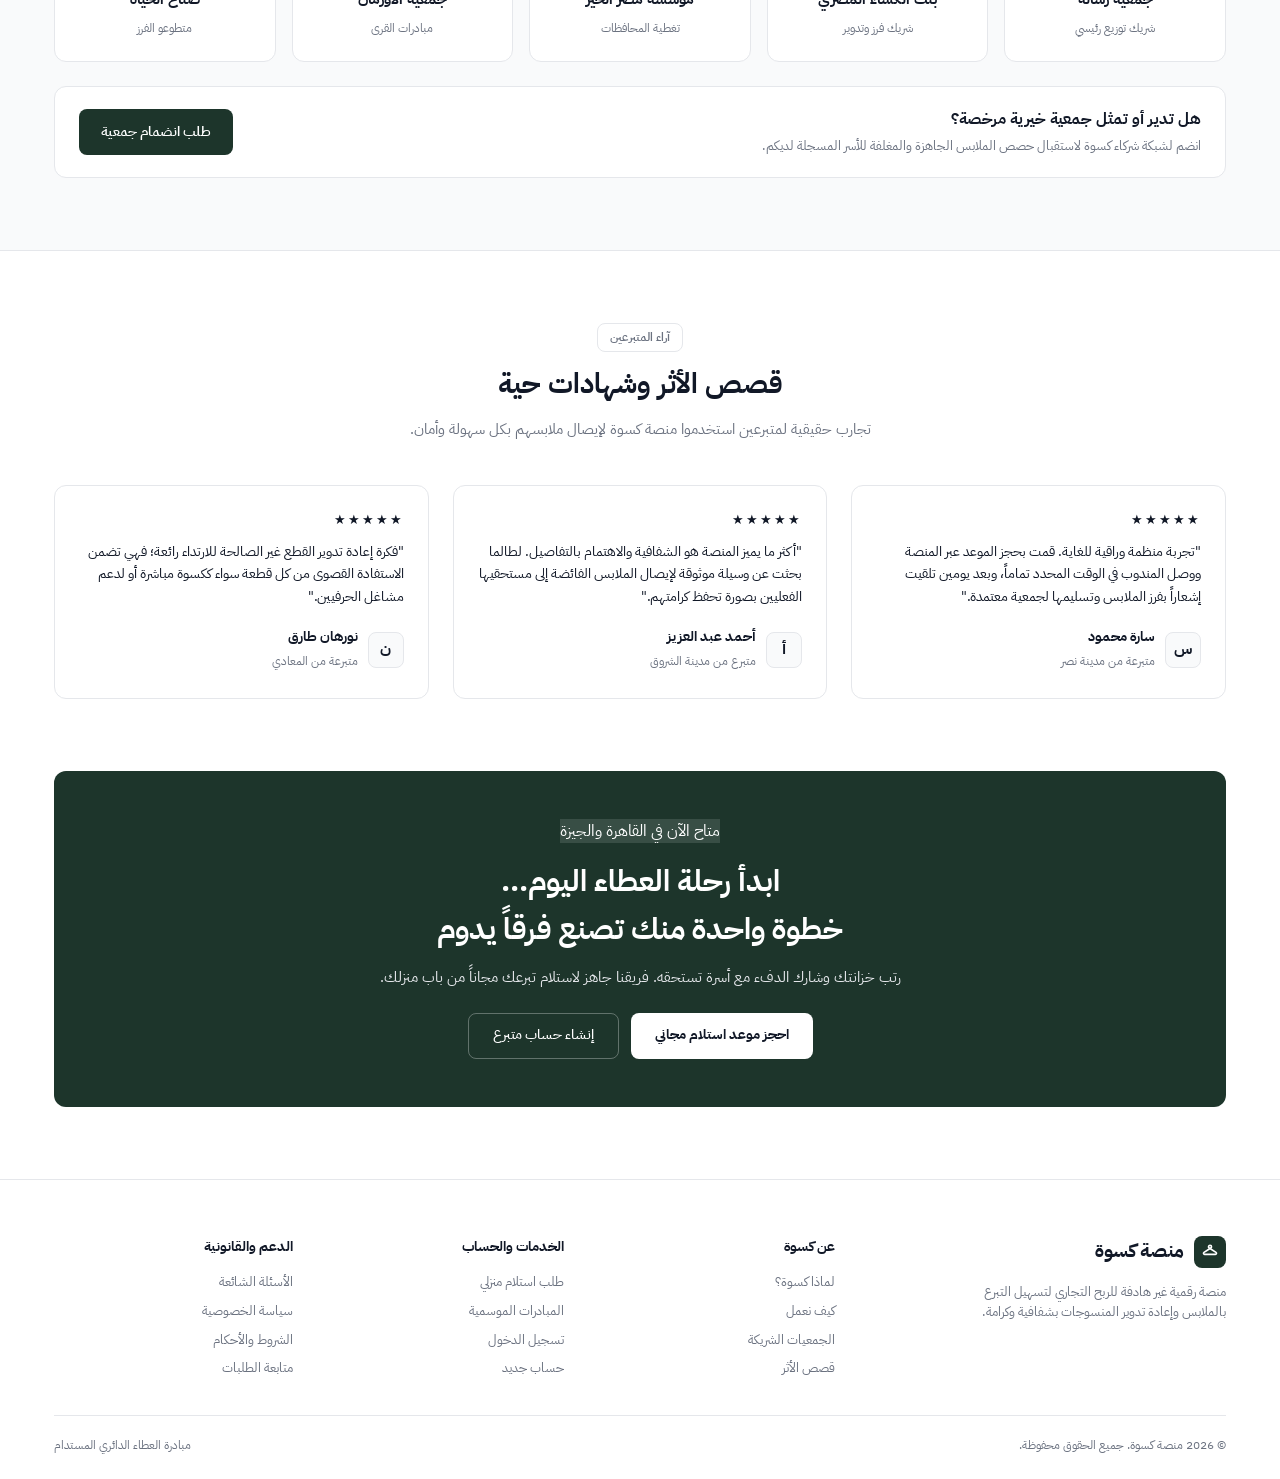
==== commit 138ea44d: "Fix file names and root structure" ====
--- a/index.html
+++ b/index.html
@@ -29,8 +29,8 @@
       </ul>
 
       <div id="nav-auth-guest" class="nav-actions">
-        <a href="login.html" class="btn-secondary">تسجيل الدخول</a>
-        <a href="register.html" class="btn-primary">تبرع الآن مجاناً</a>
+        <a href="Pages/login.html" class="btn-secondary">تسجيل الدخول</a>
+        <a href="Pages/register.html" class="btn-primary">تبرع الآن مجاناً</a>
       </div>
 
       <div id="nav-auth-user" class="nav-actions" style="display: none;">
--- a/css/style.css
+++ b/css/style.css
@@ -0,0 +1,1433 @@
+@import url('https://fonts.googleapis.com/css2?family=IBM+Plex+Sans+Arabic:wght@400;500;600;700&display=swap');
+
+:root {
+  --primary: #111827;
+  --primary-accent: #1D352B;
+  --primary-hover: #000000;
+  --surface: #FFFFFF;
+  --surface-subtle: #F9FAFB;
+  --field-bg: #FFFFFF;
+  --text-main: #111827;
+  --text-muted: #6B7280;
+  --border-color: #E5E7EB;
+  --border-focus: #111827;
+  --radius-sm: 8px;
+  --radius-md: 12px;
+  --radius-pill: 9999px;
+  --font-main: 'IBM Plex Sans Arabic', sans-serif;
+}
+
+* {
+  box-sizing: border-box;
+  margin: 0;
+  padding: 0;
+}
+
+html {
+  direction: rtl;
+  scroll-behavior: smooth;
+}
+
+body {
+  font-family: var(--font-main);
+  background-color: var(--surface);
+  color: var(--text-main);
+  line-height: 1.6;
+  -webkit-font-smoothing: antialiased;
+}
+
+a {
+  text-decoration: none;
+  color: inherit;
+  transition: color 0.15s ease, background-color 0.15s ease, border-color 0.15s ease;
+}
+
+button, input, select {
+  font-family: inherit;
+  border: none;
+  outline: none;
+}
+
+button {
+  cursor: pointer;
+}
+
+button:disabled {
+  opacity: 0.6;
+  cursor: not-allowed;
+}
+
+.brand-logo {
+  display: inline-flex;
+  align-items: center;
+  gap: 10px;
+  font-weight: 700;
+  font-size: 19px;
+  color: var(--text-main);
+}
+
+.brand-icon {
+  width: 32px;
+  height: 32px;
+  border-radius: var(--radius-sm);
+  background: var(--primary-accent);
+  color: #FFFFFF;
+  display: flex;
+  align-items: center;
+  justify-content: center;
+  flex-shrink: 0;
+}
+
+.btn-primary {
+  display: inline-flex;
+  align-items: center;
+  justify-content: center;
+  gap: 8px;
+  height: 46px;
+  padding: 0 22px;
+  background: var(--primary-accent);
+  color: #FFFFFF;
+  border-radius: var(--radius-sm);
+  font-size: 14px;
+  font-weight: 600;
+  transition: background-color 0.15s ease;
+}
+
+.btn-primary:hover:not(:disabled) {
+  background: #14251E;
+}
+
+.btn-secondary {
+  display: inline-flex;
+  align-items: center;
+  justify-content: center;
+  gap: 8px;
+  height: 46px;
+  padding: 0 20px;
+  background: var(--surface);
+  color: var(--text-main);
+  border: 1px solid var(--border-color);
+  border-radius: var(--radius-sm);
+  font-size: 14px;
+  font-weight: 500;
+  transition: background-color 0.15s ease, border-color 0.15s ease;
+}
+
+.btn-secondary:hover:not(:disabled) {
+  background: var(--surface-subtle);
+  border-color: #D1D5DB;
+}
+
+.btn-full {
+  width: 100%;
+}
+
+.auth-split {
+  min-height: 100vh;
+  display: grid;
+  grid-template-columns: 1fr 1fr;
+}
+
+.auth-form-side {
+  background: var(--surface);
+  padding: 40px 48px;
+  display: flex;
+  flex-direction: column;
+  justify-content: center;
+  align-items: center;
+}
+
+.auth-form-box {
+  width: 100%;
+  max-width: 400px;
+}
+
+.auth-top-brand {
+  margin-bottom: 32px;
+}
+
+.auth-header {
+  margin-bottom: 24px;
+}
+
+.auth-title {
+  font-size: 24px;
+  font-weight: 700;
+  color: var(--text-main);
+  margin-bottom: 6px;
+  letter-spacing: -0.01em;
+}
+
+.auth-subtitle {
+  font-size: 14px;
+  color: var(--text-muted);
+}
+
+.segmented-control {
+  display: grid;
+  grid-template-columns: 1fr 1fr;
+  background: var(--surface-subtle);
+  border: 1px solid var(--border-color);
+  padding: 3px;
+  border-radius: var(--radius-sm);
+  margin-bottom: 20px;
+}
+
+.segment-btn {
+  height: 36px;
+  border-radius: 6px;
+  background: transparent;
+  color: var(--text-muted);
+  font-size: 13px;
+  font-weight: 600;
+}
+
+.segment-btn.active {
+  background: var(--surface);
+  color: var(--text-main);
+  border: 1px solid var(--border-color);
+}
+
+.form-group {
+  margin-bottom: 16px;
+}
+
+.form-label-row {
+  display: flex;
+  justify-content: space-between;
+  align-items: center;
+  margin-bottom: 6px;
+}
+
+.form-label {
+  font-size: 13px;
+  font-weight: 600;
+  color: var(--text-main);
+}
+
+.input-capsule {
+  height: 44px;
+  background: var(--field-bg);
+  border: 1px solid var(--border-color);
+  border-radius: var(--radius-sm);
+  padding: 0 14px;
+  display: flex;
+  align-items: center;
+  gap: 10px;
+}
+
+.input-capsule:focus-within {
+  border-color: var(--border-focus);
+}
+
+.input-capsule input,
+.input-capsule select {
+  flex: 1;
+  background: transparent;
+  font-size: 14px;
+  color: var(--text-main);
+  width: 100%;
+}
+
+.phone-prefix {
+  display: inline-flex;
+  align-items: center;
+  font-weight: 600;
+  font-size: 13px;
+  color: var(--text-muted);
+  padding-left: 10px;
+  border-left: 1px solid var(--border-color);
+  direction: ltr;
+}
+
+.input-icon-btn {
+  background: transparent;
+  color: var(--text-muted);
+  display: flex;
+  align-items: center;
+  justify-content: center;
+}
+
+.form-options-row {
+  display: flex;
+  align-items: center;
+  justify-content: space-between;
+  margin: 14px 0 20px;
+  font-size: 13px;
+}
+
+.checkbox-label {
+  display: inline-flex;
+  align-items: center;
+  gap: 8px;
+  cursor: pointer;
+  color: var(--text-main);
+}
+
+.checkbox-label input[type="checkbox"] {
+  appearance: none;
+  width: 16px;
+  height: 16px;
+  border-radius: 4px;
+  border: 1px solid #D1D5DB;
+  background: #FFFFFF;
+  display: grid;
+  place-content: center;
+  cursor: pointer;
+  flex-shrink: 0;
+}
+
+.checkbox-label input[type="checkbox"]:checked {
+  background: var(--primary-accent);
+  border-color: var(--primary-accent);
+}
+
+.checkbox-label input[type="checkbox"]:checked::before {
+  content: '';
+  width: 10px;
+  height: 10px;
+  background-image: url("data:image/svg+xml,%3Csvg xmlns='http://www.w3.org/2000/svg' viewBox='0 0 24 24' fill='none' stroke='white' stroke-width='3.5' stroke-linecap='round' stroke-linejoin='round'%3E%3Cpolyline points='20 6 9 17 4 12'%3E%3C/polyline%3E%3C/svg%3E");
+  background-size: contain;
+  background-repeat: no-repeat;
+}
+
+.divider-line {
+  display: flex;
+  align-items: center;
+  gap: 12px;
+  margin: 20px 0;
+  color: var(--text-muted);
+  font-size: 12px;
+}
+
+.divider-line::before,
+.divider-line::after {
+  content: '';
+  flex: 1;
+  height: 1px;
+  background: var(--border-color);
+}
+
+.social-stack {
+  display: flex;
+  flex-direction: column;
+  gap: 10px;
+  margin-bottom: 22px;
+}
+
+.social-btn-clean {
+  display: flex;
+  align-items: center;
+  justify-content: center;
+  gap: 10px;
+  width: 100%;
+  height: 44px;
+  background: #FFFFFF;
+  color: var(--text-main);
+  border: 1px solid var(--border-color);
+  border-radius: var(--radius-sm);
+  font-size: 14px;
+  font-weight: 500;
+}
+
+.social-btn-clean:hover:not(:disabled) {
+  background: var(--surface-subtle);
+  border-color: #D1D5DB;
+}
+
+.auth-switch-text {
+  text-align: center;
+  font-size: 13px;
+  color: var(--text-muted);
+}
+
+.auth-switch-text a {
+  color: var(--text-main);
+  font-weight: 600;
+  text-decoration: underline;
+  text-underline-offset: 4px;
+}
+
+.auth-visual-side {
+  background: var(--surface-subtle);
+  padding: 40px 48px;
+  display: flex;
+  flex-direction: column;
+  justify-content: space-between;
+  border-right: 1px solid var(--border-color);
+}
+
+.visual-top-bar {
+  display: flex;
+  align-items: center;
+  justify-content: space-between;
+}
+
+.clean-tag {
+  font-size: 12px;
+  font-weight: 500;
+  color: var(--text-muted);
+  border: 1px solid var(--border-color);
+  background: #FFFFFF;
+  padding: 4px 12px;
+  border-radius: var(--radius-sm);
+}
+
+.visual-center {
+  max-width: 420px;
+  margin: 0 auto;
+}
+
+.visual-photo-frame {
+  width: 100%;
+  height: 240px;
+  border-radius: var(--radius-md);
+  overflow: hidden;
+  border: 1px solid var(--border-color);
+  margin-bottom: 24px;
+  background: #FFFFFF;
+}
+
+.visual-photo-frame img {
+  width: 100%;
+  height: 100%;
+  object-fit: cover;
+}
+
+.visual-title {
+  font-size: 22px;
+  font-weight: 700;
+  color: var(--text-main);
+  margin-bottom: 10px;
+  line-height: 1.4;
+}
+
+.visual-desc {
+  font-size: 14px;
+  color: var(--text-muted);
+  margin-bottom: 24px;
+}
+
+.clean-stats-row {
+  display: grid;
+  grid-template-columns: repeat(3, 1fr);
+  border: 1px solid var(--border-color);
+  border-radius: var(--radius-sm);
+  background: #FFFFFF;
+}
+
+.clean-stat-cell {
+  padding: 14px 12px;
+  text-align: center;
+  border-left: 1px solid var(--border-color);
+}
+
+.clean-stat-cell:last-child {
+  border-left: none;
+}
+
+.clean-stat-cell strong {
+  display: block;
+  font-size: 16px;
+  font-weight: 700;
+  color: var(--text-main);
+}
+
+.clean-stat-cell span {
+  font-size: 12px;
+  color: var(--text-muted);
+}
+
+.visual-footer {
+  display: flex;
+  align-items: center;
+  justify-content: space-between;
+  font-size: 12px;
+  color: var(--text-muted);
+  border-top: 1px solid var(--border-color);
+  padding-top: 16px;
+}
+
+.visual-footer-links {
+  display: flex;
+  gap: 16px;
+}
+
+.otp-top-nav {
+  display: flex;
+  justify-content: space-between;
+  align-items: center;
+  margin-bottom: 28px;
+  font-size: 13px;
+  color: var(--text-muted);
+}
+
+.phone-edit-pill {
+  display: inline-flex;
+  align-items: center;
+  gap: 10px;
+  background: var(--surface-subtle);
+  border: 1px solid var(--border-color);
+  padding: 6px 14px;
+  border-radius: var(--radius-sm);
+  font-size: 13px;
+  font-weight: 600;
+  margin: 10px 0 24px;
+  direction: ltr;
+}
+
+.otp-boxes {
+  display: grid;
+  grid-template-columns: repeat(6, 1fr);
+  gap: 8px;
+  margin: 10px 0 16px;
+  direction: ltr;
+}
+
+.otp-input {
+  height: 50px;
+  background: #FFFFFF;
+  border: 1px solid var(--border-color);
+  border-radius: var(--radius-sm);
+  text-align: center;
+  font-size: 20px;
+  font-weight: 700;
+  color: var(--text-main);
+}
+
+.otp-input:focus {
+  border-color: var(--border-focus);
+}
+
+.otp-timer-row {
+  display: flex;
+  justify-content: space-between;
+  align-items: center;
+  font-size: 13px;
+  color: var(--text-muted);
+  margin-bottom: 20px;
+}
+
+.container {
+  width: 100%;
+  max-width: 1220px;
+  margin: 0 auto;
+  padding: 0 24px;
+}
+
+.navbar {
+  position: sticky;
+  top: 0;
+  z-index: 100;
+  background: #FFFFFF;
+  border-bottom: 1px solid var(--border-color);
+}
+
+.navbar-inner {
+  height: 72px;
+  display: flex;
+  align-items: center;
+  justify-content: space-between;
+  gap: 24px;
+}
+
+.nav-links {
+  display: flex;
+  align-items: center;
+  gap: 26px;
+  list-style: none;
+  font-size: 14px;
+  font-weight: 500;
+  color: var(--text-muted);
+}
+
+.nav-links a:hover,
+.nav-links a.active {
+  color: var(--text-main);
+  font-weight: 600;
+}
+
+.nav-actions {
+  display: flex;
+  align-items: center;
+  gap: 10px;
+}
+
+.nav-actions .btn-primary,
+.nav-actions .btn-secondary {
+  height: 40px;
+  padding: 0 18px;
+  font-size: 13px;
+}
+
+.hero-slider-wrapper {
+  position: relative;
+  min-height: 640px;
+  display: flex;
+  align-items: center;
+  overflow: hidden;
+  background: #111827;
+}
+
+.hero-slides-track {
+  position: absolute;
+  inset: 0;
+  z-index: 1;
+}
+
+.hero-slide {
+  position: absolute;
+  inset: 0;
+  opacity: 0;
+  transition: opacity 0.8s ease-in-out;
+  pointer-events: none;
+}
+
+.hero-slide.active {
+  opacity: 1;
+}
+
+.hero-slide img {
+  width: 100%;
+  height: 100%;
+  object-fit: cover;
+  object-position: center;
+}
+
+.hero-slide-overlay {
+  position: absolute;
+  inset: 0;
+  background: linear-gradient(
+    270deg,
+    rgba(17, 24, 39, 0.9) 0%,
+    rgba(17, 24, 39, 0.72) 50%,
+    rgba(17, 24, 39, 0.4) 100%
+  );
+}
+
+.hero-slider-content {
+  position: relative;
+  z-index: 3;
+  width: 100%;
+  padding: 56px 0 76px;
+}
+
+.hero-grid {
+  display: grid;
+  grid-template-columns: 1.15fr 0.85fr;
+  gap: 48px;
+  align-items: center;
+}
+
+.hero-eyebrow-dark {
+  display: inline-block;
+  border: 1px solid rgba(255, 255, 255, 0.25);
+  color: #E5E7EB;
+  padding: 5px 14px;
+  border-radius: var(--radius-sm);
+  font-size: 12px;
+  font-weight: 500;
+  margin-bottom: 18px;
+}
+
+.hero-title-light {
+  font-size: 42px;
+  font-weight: 700;
+  line-height: 1.28;
+  margin-bottom: 16px;
+  color: #FFFFFF;
+}
+
+.hero-title-light span {
+  color: #E5E7EB;
+  text-decoration: underline;
+  text-decoration-thickness: 2px;
+  text-underline-offset: 8px;
+}
+
+.hero-desc-light {
+  font-size: 16px;
+  color: rgba(255, 255, 255, 0.85);
+  margin-bottom: 26px;
+  max-width: 540px;
+}
+
+.hero-cta-group {
+  display: flex;
+  flex-wrap: wrap;
+  align-items: center;
+  gap: 12px;
+  margin-bottom: 30px;
+}
+
+.btn-accent {
+  display: inline-flex;
+  align-items: center;
+  justify-content: center;
+  gap: 8px;
+  height: 48px;
+  padding: 0 26px;
+  background: #FFFFFF;
+  color: #111827;
+  border-radius: var(--radius-sm);
+  font-size: 14px;
+  font-weight: 700;
+}
+
+.btn-accent:hover {
+  background: #F3F4F6;
+}
+
+.btn-glass {
+  display: inline-flex;
+  align-items: center;
+  justify-content: center;
+  gap: 8px;
+  height: 48px;
+  padding: 0 22px;
+  background: transparent;
+  border: 1px solid rgba(255, 255, 255, 0.35);
+  color: #FFFFFF;
+  border-radius: var(--radius-sm);
+  font-size: 14px;
+  font-weight: 500;
+}
+
+.btn-glass:hover {
+  background: rgba(255, 255, 255, 0.1);
+}
+
+.hero-bottom-meta {
+  display: flex;
+  align-items: center;
+  flex-wrap: wrap;
+  gap: 24px;
+  padding-top: 20px;
+  border-top: 1px solid rgba(255, 255, 255, 0.18);
+}
+
+.hero-checks {
+  display: flex;
+  flex-direction: column;
+  gap: 6px;
+  font-size: 13px;
+  color: #F3F4F6;
+}
+
+.hero-check-item {
+  display: inline-flex;
+  align-items: center;
+  gap: 8px;
+}
+
+.hero-caption-box {
+  padding-right: 20px;
+  border-right: 1px solid rgba(255, 255, 255, 0.25);
+  max-width: 260px;
+}
+
+.hero-caption-box strong {
+  display: block;
+  font-size: 14px;
+  color: #FFFFFF;
+  margin-bottom: 2px;
+}
+
+.hero-caption-box span {
+  display: block;
+  font-size: 12px;
+  color: rgba(255, 255, 255, 0.78);
+}
+
+.slider-controls {
+  position: absolute;
+  bottom: 20px;
+  right: 50%;
+  transform: translateX(50%);
+  z-index: 4;
+  display: flex;
+  align-items: center;
+  gap: 12px;
+  background: rgba(17, 24, 39, 0.75);
+  border: 1px solid rgba(255, 255, 255, 0.18);
+  padding: 6px 14px;
+  border-radius: var(--radius-sm);
+}
+
+.slider-arrow {
+  width: 28px;
+  height: 28px;
+  border-radius: 6px;
+  background: rgba(255, 255, 255, 0.12);
+  color: #FFFFFF;
+  display: flex;
+  align-items: center;
+  justify-content: center;
+}
+
+.slider-arrow:hover {
+  background: rgba(255, 255, 255, 0.25);
+}
+
+.slider-dots {
+  display: flex;
+  align-items: center;
+  gap: 6px;
+}
+
+.slider-dot {
+  width: 8px;
+  height: 8px;
+  border-radius: 4px;
+  background: rgba(255, 255, 255, 0.35);
+}
+
+.slider-dot.active {
+  width: 22px;
+  background: #FFFFFF;
+}
+
+.booking-card {
+  background: #FFFFFF;
+  border: 1px solid var(--border-color);
+  border-radius: var(--radius-md);
+  padding: 24px;
+}
+
+.booking-header {
+  display: flex;
+  justify-content: space-between;
+  align-items: center;
+  margin-bottom: 16px;
+}
+
+.booking-header h3 {
+  font-size: 16px;
+  font-weight: 700;
+}
+
+.booking-step-tag {
+  font-size: 12px;
+  color: var(--text-muted);
+  border: 1px solid var(--border-color);
+  padding: 3px 10px;
+  border-radius: var(--radius-sm);
+  font-weight: 500;
+}
+
+.size-pills {
+  display: grid;
+  grid-template-columns: repeat(3, 1fr);
+  gap: 8px;
+}
+
+.size-pill-btn {
+  height: 40px;
+  border-radius: var(--radius-sm);
+  background: var(--surface-subtle);
+  border: 1px solid var(--border-color);
+  color: var(--text-main);
+  font-size: 13px;
+  font-weight: 500;
+}
+
+.size-pill-btn.active {
+  background: var(--primary-accent);
+  border-color: var(--primary-accent);
+  color: #FFFFFF;
+}
+
+.stats-banner {
+  background: var(--surface-subtle);
+  border-bottom: 1px solid var(--border-color);
+  padding: 36px 0;
+}
+
+.stats-grid {
+  display: grid;
+  grid-template-columns: repeat(4, 1fr);
+  gap: 24px;
+  text-align: center;
+}
+
+.stat-item strong {
+  display: block;
+  font-size: 28px;
+  font-weight: 700;
+  color: var(--text-main);
+  margin-bottom: 4px;
+}
+
+.stat-item span {
+  font-size: 13px;
+  color: var(--text-muted);
+}
+
+.section-pad {
+  padding: 72px 0;
+}
+
+.section-alt {
+  background: var(--surface-subtle);
+  border-top: 1px solid var(--border-color);
+  border-bottom: 1px solid var(--border-color);
+}
+
+.section-head {
+  text-align: center;
+  max-width: 620px;
+  margin: 0 auto 44px;
+}
+
+.section-eyebrow {
+  display: inline-block;
+  font-size: 12px;
+  font-weight: 600;
+  color: var(--text-muted);
+  border: 1px solid var(--border-color);
+  background: #FFFFFF;
+  padding: 4px 12px;
+  border-radius: var(--radius-sm);
+  margin-bottom: 10px;
+}
+
+.section-title {
+  font-size: 28px;
+  font-weight: 700;
+  margin-bottom: 10px;
+}
+
+.section-desc {
+  font-size: 15px;
+  color: var(--text-muted);
+}
+
+.two-col-cards {
+  display: grid;
+  grid-template-columns: 1fr 1fr;
+  gap: 24px;
+}
+
+.feature-card {
+  background: #FFFFFF;
+  border: 1px solid var(--border-color);
+  border-radius: var(--radius-md);
+  padding: 28px;
+}
+
+.feature-card-top {
+  display: flex;
+  justify-content: space-between;
+  align-items: center;
+  margin-bottom: 18px;
+}
+
+.feature-icon-box {
+  width: 42px;
+  height: 42px;
+  border-radius: var(--radius-sm);
+  background: var(--surface-subtle);
+  border: 1px solid var(--border-color);
+  color: var(--text-main);
+  display: flex;
+  align-items: center;
+  justify-content: center;
+}
+
+.feature-card h3 {
+  font-size: 19px;
+  font-weight: 700;
+  margin-bottom: 8px;
+}
+
+.feature-card p {
+  font-size: 14px;
+  color: var(--text-muted);
+  margin-bottom: 20px;
+}
+
+.feature-list {
+  list-style: none;
+  display: flex;
+  flex-direction: column;
+  gap: 12px;
+  margin-bottom: 22px;
+}
+
+.feature-list li {
+  display: flex;
+  align-items: flex-start;
+  gap: 10px;
+  font-size: 14px;
+}
+
+.steps-grid {
+  display: grid;
+  grid-template-columns: repeat(4, 1fr);
+  gap: 20px;
+}
+
+.step-card {
+  background: #FFFFFF;
+  border: 1px solid var(--border-color);
+  border-radius: var(--radius-md);
+  padding: 22px;
+  position: relative;
+}
+
+.step-num {
+  position: absolute;
+  top: 18px;
+  left: 18px;
+  font-size: 22px;
+  font-weight: 700;
+  color: #E5E7EB;
+}
+
+.step-card h4 {
+  font-size: 16px;
+  font-weight: 700;
+  margin: 14px 0 6px;
+}
+
+.step-card p {
+  font-size: 13px;
+  color: var(--text-muted);
+}
+
+.campaigns-grid {
+  display: grid;
+  grid-template-columns: repeat(3, 1fr);
+  gap: 24px;
+}
+
+.campaign-card {
+  background: #FFFFFF;
+  border: 1px solid var(--border-color);
+  border-radius: var(--radius-md);
+  overflow: hidden;
+  display: flex;
+  flex-direction: column;
+}
+
+.campaign-img {
+  position: relative;
+  height: 190px;
+}
+
+.campaign-img img {
+  width: 100%;
+  height: 100%;
+  object-fit: cover;
+}
+
+.campaign-tag {
+  position: absolute;
+  top: 12px;
+  right: 12px;
+  background: #111827;
+  color: #FFFFFF;
+  padding: 4px 10px;
+  border-radius: 6px;
+  font-size: 11px;
+  font-weight: 600;
+}
+
+.campaign-body {
+  padding: 20px;
+  flex: 1;
+  display: flex;
+  flex-direction: column;
+}
+
+.campaign-body h3 {
+  font-size: 17px;
+  font-weight: 700;
+  margin-bottom: 8px;
+}
+
+.campaign-body p {
+  font-size: 13px;
+  color: var(--text-muted);
+  margin-bottom: 16px;
+  flex: 1;
+}
+
+.progress-meta {
+  display: flex;
+  justify-content: space-between;
+  font-size: 12px;
+  font-weight: 600;
+  margin-bottom: 6px;
+}
+
+.progress-track {
+  height: 6px;
+  background: #E5E7EB;
+  border-radius: 4px;
+  overflow: hidden;
+  margin-bottom: 16px;
+}
+
+.progress-fill {
+  height: 100%;
+  background: var(--primary-accent);
+}
+
+.partners-grid {
+  display: grid;
+  grid-template-columns: repeat(5, 1fr);
+  gap: 16px;
+  margin-bottom: 24px;
+}
+
+.partner-card {
+  background: #FFFFFF;
+  border: 1px solid var(--border-color);
+  border-radius: var(--radius-md);
+  padding: 20px 14px;
+  text-align: center;
+}
+
+.partner-card h4 {
+  font-size: 15px;
+  font-weight: 700;
+  margin: 10px 0 4px;
+}
+
+.partner-card span {
+  font-size: 12px;
+  color: var(--text-muted);
+}
+
+.partner-cta-bar {
+  background: #FFFFFF;
+  border: 1px solid var(--border-color);
+  border-radius: var(--radius-md);
+  padding: 20px 24px;
+  display: flex;
+  justify-content: space-between;
+  align-items: center;
+  gap: 20px;
+}
+
+.testimonials-grid {
+  display: grid;
+  grid-template-columns: repeat(3, 1fr);
+  gap: 24px;
+}
+
+.testimonial-card {
+  background: #FFFFFF;
+  border: 1px solid var(--border-color);
+  border-radius: var(--radius-md);
+  padding: 24px;
+}
+
+.stars {
+  color: #111827;
+  font-size: 13px;
+  margin-bottom: 10px;
+  letter-spacing: 2px;
+}
+
+.testimonial-card p {
+  font-size: 14px;
+  color: var(--text-main);
+  margin-bottom: 18px;
+}
+
+.author-row {
+  display: flex;
+  align-items: center;
+  gap: 10px;
+}
+
+.author-avatar {
+  width: 36px;
+  height: 36px;
+  border-radius: var(--radius-sm);
+  background: var(--surface-subtle);
+  border: 1px solid var(--border-color);
+  color: var(--text-main);
+  font-weight: 700;
+  display: flex;
+  align-items: center;
+  justify-content: center;
+}
+
+.cta-dark-box {
+  background: var(--primary-accent);
+  color: #FFFFFF;
+  border-radius: var(--radius-md);
+  padding: 48px 32px;
+  text-align: center;
+}
+
+.cta-dark-box h2 {
+  font-size: 30px;
+  font-weight: 700;
+  margin: 12px 0 12px;
+}
+
+.cta-dark-box p {
+  color: #E5E7EB;
+  max-width: 560px;
+  margin: 0 auto 24px;
+  font-size: 15px;
+}
+
+.cta-buttons {
+  display: flex;
+  justify-content: center;
+  gap: 12px;
+  flex-wrap: wrap;
+}
+
+.btn-white {
+  display: inline-flex;
+  align-items: center;
+  gap: 8px;
+  height: 46px;
+  padding: 0 24px;
+  background: #FFFFFF;
+  color: #111827;
+  border-radius: var(--radius-sm);
+  font-size: 14px;
+  font-weight: 700;
+}
+
+.btn-outline-light {
+  display: inline-flex;
+  align-items: center;
+  gap: 8px;
+  height: 46px;
+  padding: 0 24px;
+  background: transparent;
+  color: #FFFFFF;
+  border: 1px solid rgba(255, 255, 255, 0.3);
+  border-radius: var(--radius-sm);
+  font-size: 14px;
+  font-weight: 500;
+}
+
+.site-footer {
+  background: #FFFFFF;
+  border-top: 1px solid var(--border-color);
+  padding: 56px 0 24px;
+}
+
+.footer-grid {
+  display: grid;
+  grid-template-columns: 1.5fr 1fr 1fr 1fr;
+  gap: 32px;
+  margin-bottom: 36px;
+}
+
+.footer-col h4 {
+  font-size: 14px;
+  font-weight: 700;
+  margin-bottom: 14px;
+}
+
+.footer-col ul {
+  list-style: none;
+  display: flex;
+  flex-direction: column;
+  gap: 8px;
+  font-size: 13px;
+  color: var(--text-muted);
+}
+
+.footer-col ul a:hover {
+  color: var(--text-main);
+}
+
+.footer-bottom {
+  border-top: 1px solid var(--border-color);
+  padding-top: 20px;
+  display: flex;
+  justify-content: space-between;
+  align-items: center;
+  font-size: 12px;
+  color: var(--text-muted);
+}
+
+.dashboard-layout {
+  min-height: 100vh;
+  background: var(--surface-subtle);
+}
+
+.dash-header-banner {
+  background: #FFFFFF;
+  border-bottom: 1px solid var(--border-color);
+  padding: 24px 0;
+}
+
+.dash-welcome-row {
+  display: flex;
+  justify-content: space-between;
+  align-items: center;
+  flex-wrap: wrap;
+  gap: 16px;
+}
+
+.dash-kpi-grid {
+  display: grid;
+  grid-template-columns: repeat(4, 1fr);
+  gap: 16px;
+  margin: 24px 0;
+}
+
+.kpi-card {
+  background: #FFFFFF;
+  border: 1px solid var(--border-color);
+  border-radius: var(--radius-md);
+  padding: 20px;
+}
+
+.kpi-card span {
+  font-size: 13px;
+  color: var(--text-muted);
+  display: block;
+  margin-bottom: 6px;
+}
+
+.kpi-card strong {
+  font-size: 26px;
+  font-weight: 700;
+  color: var(--text-main);
+}
+
+.dash-main-grid {
+  display: grid;
+  grid-template-columns: 1fr 1.6fr;
+  gap: 24px;
+  padding-bottom: 56px;
+}
+
+.dash-panel {
+  background: #FFFFFF;
+  border: 1px solid var(--border-color);
+  border-radius: var(--radius-md);
+  padding: 24px;
+}
+
+.dash-panel-head {
+  display: flex;
+  justify-content: space-between;
+  align-items: center;
+  margin-bottom: 18px;
+  padding-bottom: 12px;
+  border-bottom: 1px solid var(--border-color);
+}
+
+.donation-list {
+  display: flex;
+  flex-direction: column;
+  gap: 12px;
+}
+
+.donation-item {
+  border: 1px solid var(--border-color);
+  border-radius: var(--radius-sm);
+  padding: 14px 18px;
+  display: flex;
+  justify-content: space-between;
+  align-items: center;
+  gap: 16px;
+  background: var(--surface-subtle);
+}
+
+.badge-status {
+  padding: 4px 12px;
+  border-radius: 6px;
+  font-size: 12px;
+  font-weight: 600;
+  border: 1px solid var(--border-color);
+  background: #FFFFFF;
+  color: var(--text-main);
+  white-space: nowrap;
+}
+
+.empty-state-box {
+  text-align: center;
+  padding: 36px 20px;
+  color: var(--text-muted);
+  font-size: 14px;
+}
+
+.toast-msg {
+  position: fixed;
+  bottom: 24px;
+  left: 24px;
+  background: #111827;
+  color: #FFFFFF;
+  padding: 12px 20px;
+  border-radius: var(--radius-sm);
+  font-size: 13px;
+  font-weight: 500;
+  z-index: 999;
+  opacity: 0;
+  transform: translateY(10px);
+  pointer-events: none;
+  transition: opacity 0.2s ease, transform 0.2s ease;
+}
+
+.toast-msg.show {
+  opacity: 1;
+  transform: translateY(0);
+}
+
+@media (max-width: 1024px) {
+  .auth-split {
+    grid-template-columns: 1fr;
+  }
+  .auth-visual-side {
+    display: none;
+  }
+  .hero-grid,
+  .two-col-cards,
+  .footer-grid,
+  .dash-main-grid {
+    grid-template-columns: 1fr;
+  }
+  .steps-grid,
+  .dash-kpi-grid {
+    grid-template-columns: repeat(2, 1fr);
+  }
+  .campaigns-grid,
+  .testimonials-grid {
+    grid-template-columns: 1fr;
+  }
+  .partners-grid {
+    grid-template-columns: repeat(2, 1fr);
+  }
+  .nav-links {
+    display: none;
+  }
+}
+
+@media (max-width: 640px) {
+  .auth-form-side {
+    padding: 24px 20px;
+  }
+  .hero-title-light {
+    font-size: 30px;
+  }
+  .stats-grid,
+  .steps-grid,
+  .partners-grid,
+  .dash-kpi-grid {
+    grid-template-columns: 1fr;
+  }
+  .partner-cta-bar,
+  .donation-item {
+    flex-direction: column;
+    align-items: flex-start;
+  }
+  .hero-caption-box {
+    border-right: none;
+    padding-right: 0;
+  }
+}
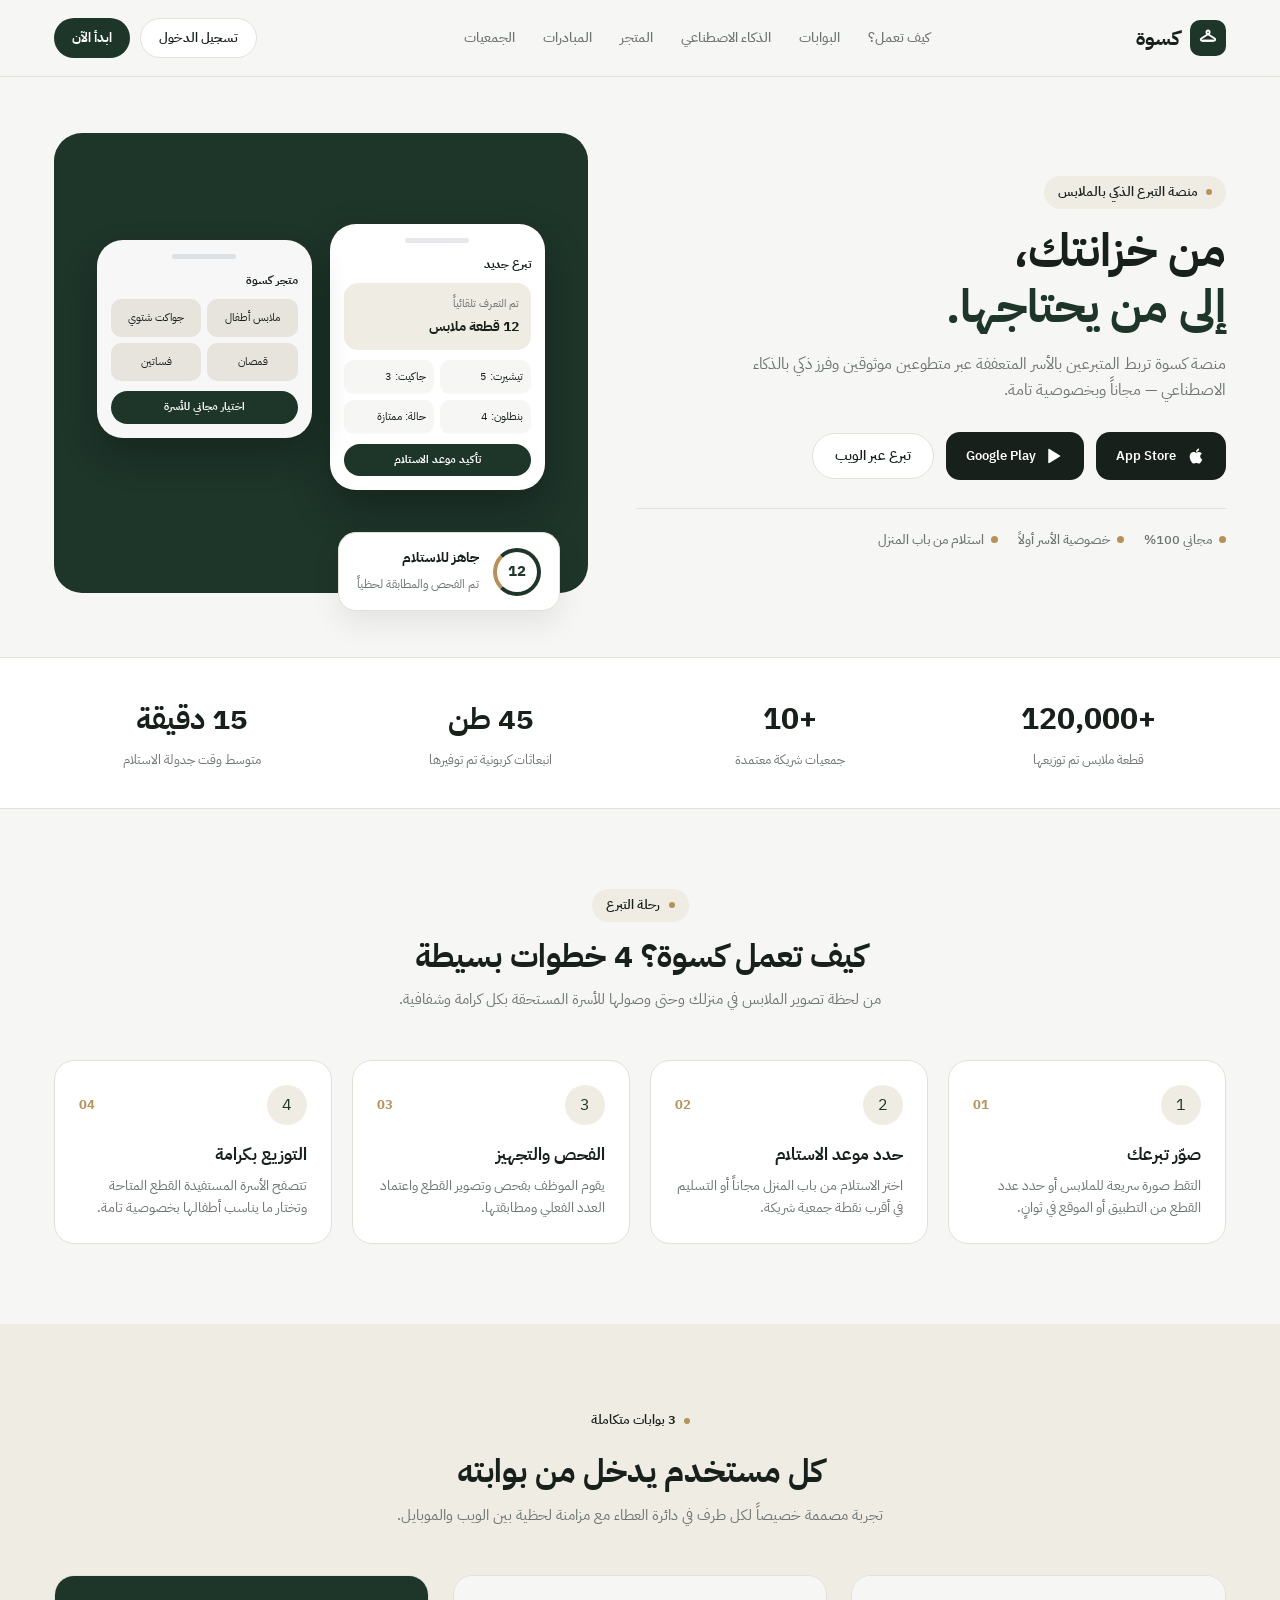
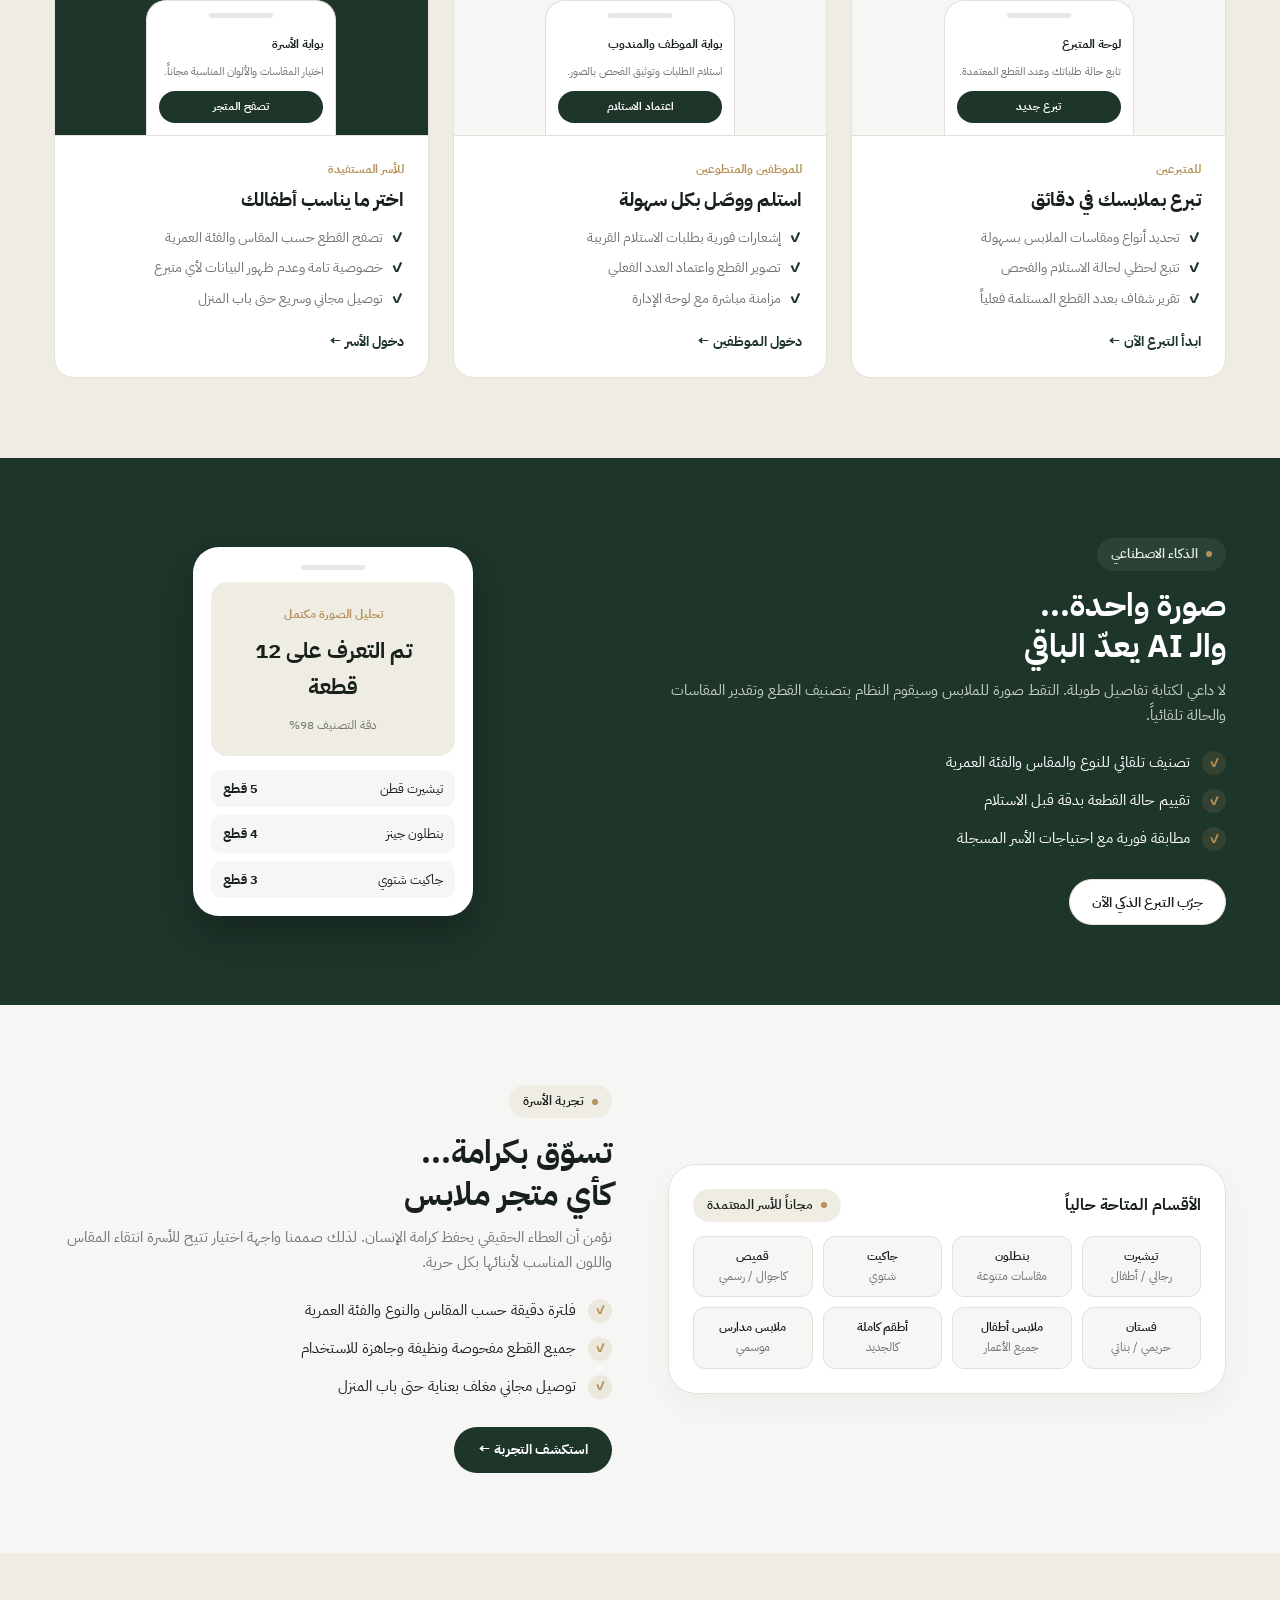
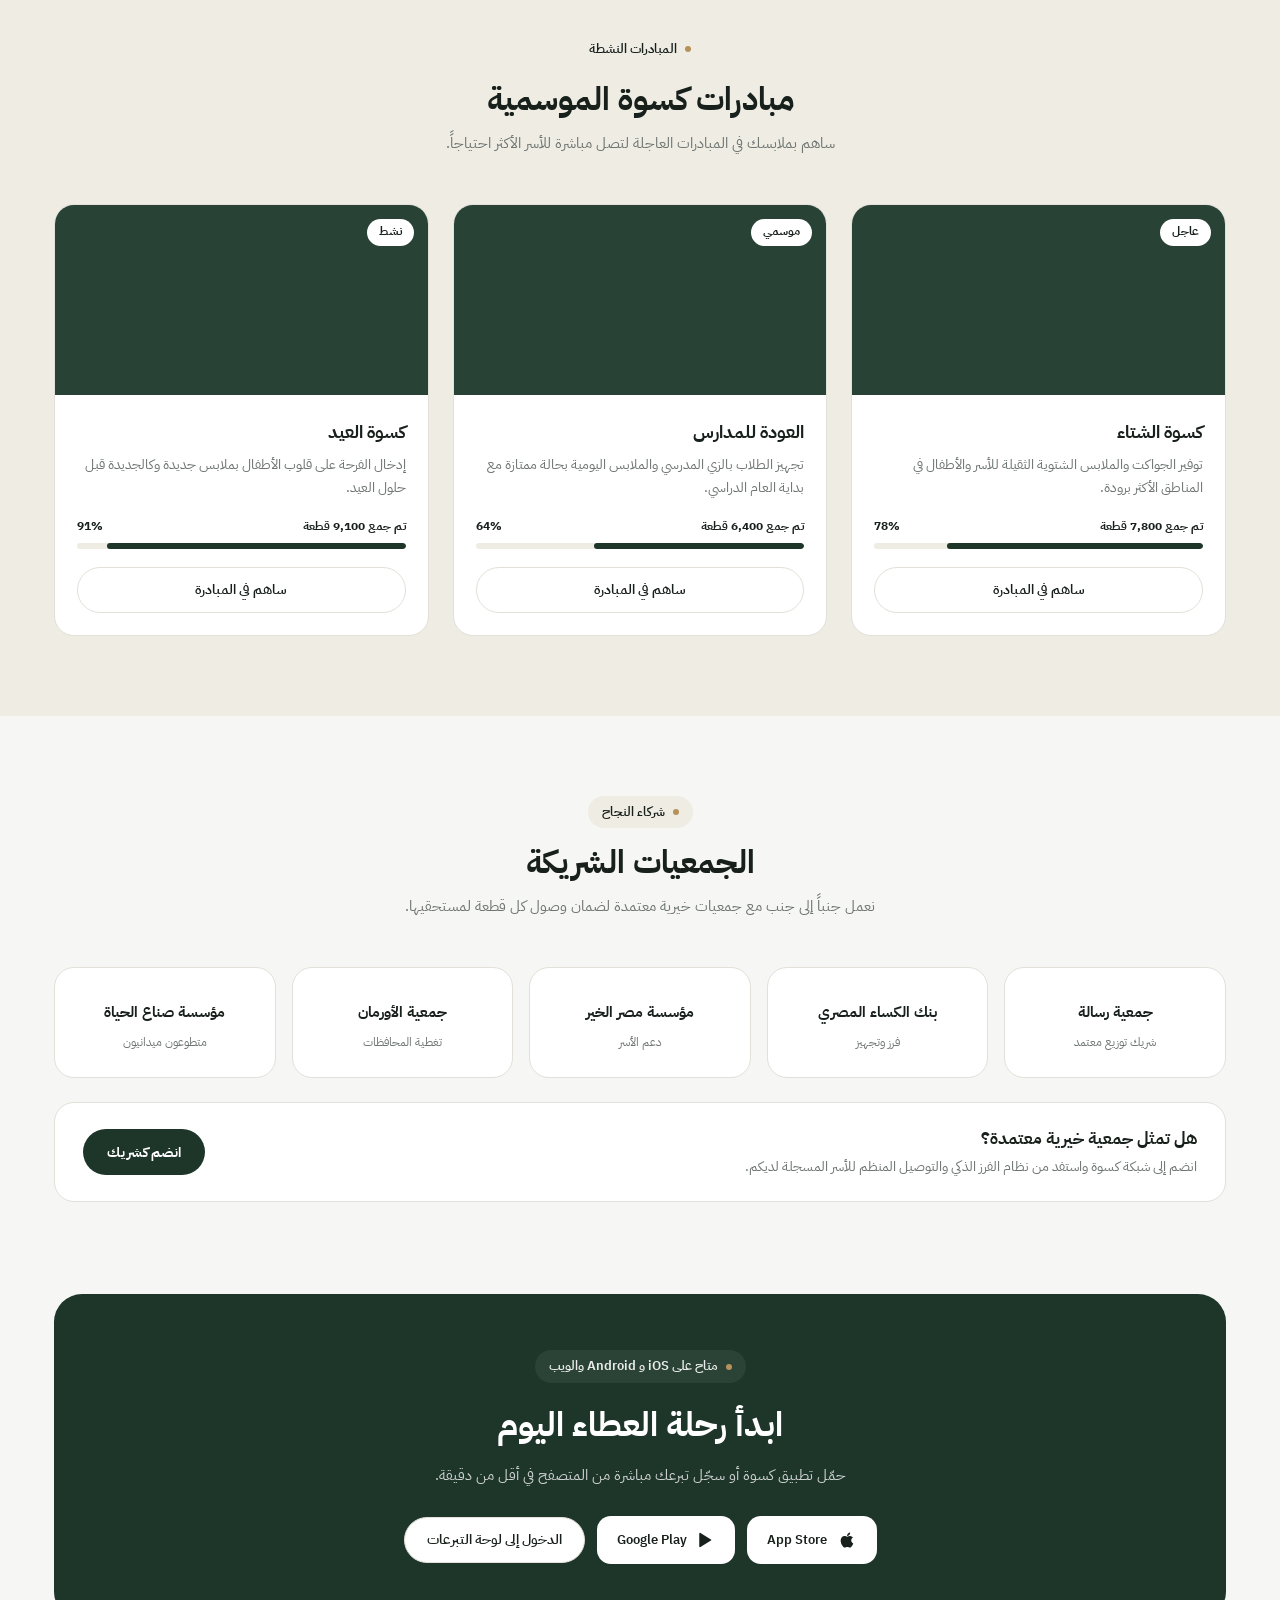
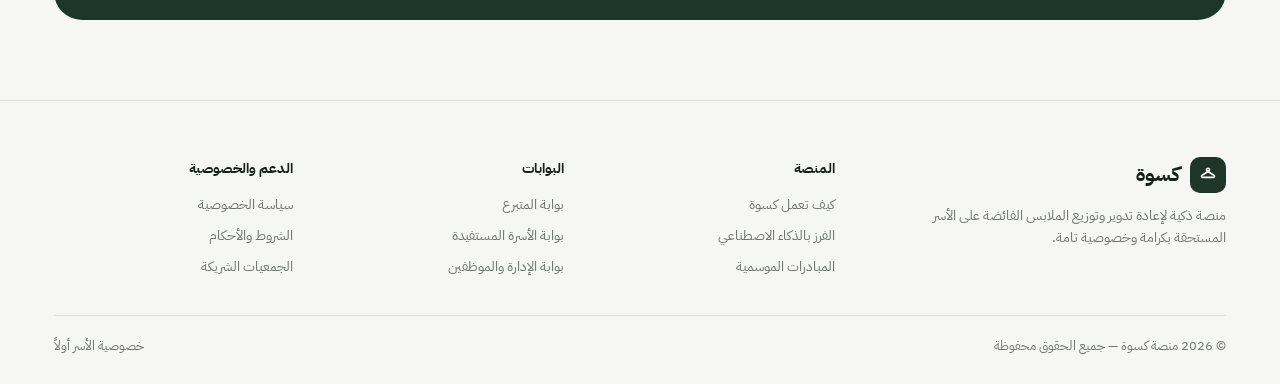
==== commit e60f1112: "Initial commit: Kiswah platform with separated donor, employee, and admin portals" ====
--- a/index.html
+++ b/index.html
@@ -3,598 +3,552 @@
 <head>
   <meta charset="UTF-8">
   <meta name="viewport" content="width=device-width, initial-scale=1.0">
-  <title>كسوة — منصة التبرع بالملابس وإعادة التدوير المستدام</title>
+  <title>كسوة — من خزانتك، إلى من يحتاجها</title>
   <link rel="stylesheet" href="css/style.css">
 </head>
 <body>
 
+  <!-- Navbar -->
   <header class="navbar">
     <div class="container navbar-inner">
       <a href="index.html" class="brand-logo">
         <span class="brand-icon">
-          <svg width="18" height="18" viewBox="0 0 24 24" fill="none" stroke="currentColor" stroke-width="2.2">
-            <path d="M12 3a2 2 0 0 1 2 2c0 .74-.4 1.39-1 1.73V8l7 4.5a1.5 1.5 0 0 1-.8 2.75H4.8a1.5 1.5 0 0 1-.8-2.75L11 8V6.73A2 2 0 0 1 12 3Z"/>
+          <svg width="20" height="20" viewBox="0 0 24 24" fill="none" stroke="currentColor" stroke-width="2.2" stroke-linecap="round" stroke-linejoin="round">
+            <path d="M12 3a2 2 0 0 1 2 2c0 .74-.4 1.39-1 1.73V8l7 4.5a1.5 1.5 0 0 1-.8 2.75H4.8a1.5 1.5 0 0 1-.8-2.75L11 8V6.73A2 2 0 0 1 12 3Z"></path>
+            <path d="M6 15.25h12"></path>
           </svg>
         </span>
         <span>كسوة</span>
       </a>
 
       <ul class="nav-links">
-        <li><a href="#hero" class="active">الرئيسية</a></li>
-        <li><a href="#features">المميزات</a></li>
-        <li><a href="#how-it-works">كيف نعمل</a></li>
+        <li><a href="#how-it-works">كيف تعمل؟</a></li>
+        <li><a href="#portals">البوابات</a></li>
+        <li><a href="#ai-feature">الذكاء الاصطناعي</a></li>
+        <li><a href="#store-experience">المتجر</a></li>
         <li><a href="#campaigns">المبادرات</a></li>
-        <li><a href="#partners">الجمعيات المعتمدة</a></li>
-        <li><a href="#stories">قصص الأثر</a></li>
+        <li><a href="#partners">الجمعيات</a></li>
       </ul>
 
-      <div id="nav-auth-guest" class="nav-actions">
-        <a href="Pages/login.html" class="btn-secondary">تسجيل الدخول</a>
-        <a href="Pages/register.html" class="btn-primary">تبرع الآن مجاناً</a>
-      </div>
-
-      <div id="nav-auth-user" class="nav-actions" style="display: none;">
-        <a href="dashboard.html" class="btn-primary">لوحة التحكم</a>
-        <button type="button" data-logout-btn class="btn-secondary">تسجيل الخروج</button>
+      <div class="nav-actions">
+        <a href="pages/login.html" id="nav-login-btn" class="btn-secondary">تسجيل الدخول</a>
+        <a href="pages/dashboard.html" id="nav-start-btn" class="btn-primary">ابدأ الآن</a>
       </div>
     </div>
   </header>
 
-  <section id="hero" class="hero-slider-wrapper">
-    <div class="hero-slides-track" id="hero-slides-track">
-      <div class="hero-slide active" data-slide-title="مبادرة كسوة الشتاء" data-slide-desc="تبرعك بقطعة ملابس دافئة يمنح طفلاً وأسرته الحماية والكرامة طوال فصل الشتاء.">
-        <img src="https://images.unsplash.com/photo-1488521787991-ed7bbaae773c?auto=format&fit=crop&w=1800&q=85" alt="ابتسامة الأطفال مع مبادرات كسوة">
-        <div class="hero-slide-overlay"></div>
-      </div>
-
-      <div class="hero-slide" data-slide-title="استلام مجاني من منزلك" data-slide-desc="فريقنا اللوجستي يصلك أينما كنت لاستلام الملابس وفرزها وتعقيمها بأعلى معايير الجودة.">
-        <img src="https://images.unsplash.com/photo-1593113598332-cd288d649433?auto=format&fit=crop&w=1800&q=85" alt="تجهيز صناديق الملابس للتبرع">
-        <div class="hero-slide-overlay"></div>
-      </div>
-
-      <div class="hero-slide" data-slide-title="شراكة مع جمعيات معتمدة" data-slide-desc="نضمن وصول تبرعاتك إلى الأسر المسجلة لدى كبرى المؤسسات الخيرية المرخصة في مصر.">
-        <img src="https://images.unsplash.com/photo-1532629345422-7515f3d16bb6?auto=format&fit=crop&w=1800&q=85" alt="توزيع التبرعات للأسر المستحقة">
-        <div class="hero-slide-overlay"></div>
-      </div>
-    </div>
-
-    <div class="hero-slider-content">
-      <div class="container hero-grid">
-        <div>
-          <div class="hero-eyebrow-dark">
-            <span class="status-dot"></span>
-            <span>مرحباً بك في منصة العطاء المستدام</span>
-          </div>
-
-          <h1 class="hero-title-light">
-            اصنع التغيير،
-            <span>بلمسة عطاء واحدة</span>
-            تمنح الحياة والدفء
-          </h1>
-
-          <p class="hero-desc-light">
-            انضم إلينا في رسم مستقبل أكثر إشراقاً عبر التبرع بالملابس الفائضة، واستلامها مجاناً من باب منزلك لإيصالها بكرامة إلى الأسر المستحقة عبر جمعيات خيرية معتمدة.
-          </p>
-
-          <div class="hero-cta-group">
-            <a href="register.html" class="btn-accent">
-              <span>ابدأ التبرع الآن</span>
-              <svg width="18" height="18" viewBox="0 0 24 24" fill="none" stroke="currentColor" stroke-width="2.4"><line x1="19" y1="12" x2="5" y2="12"/><polyline points="12 19 5 12 12 5"/></svg>
-            </a>
-            <a href="#how-it-works" class="btn-glass">
-              <svg width="18" height="18" viewBox="0 0 24 24" fill="currentColor"><polygon points="5 3 19 12 5 21 5 3"/></svg>
-              <span>شاهد رحلة تبرعك</span>
-            </a>
-          </div>
-
-          <div class="hero-bottom-meta">
-            <div class="hero-checks">
-              <div class="hero-check-item">
-                <span class="hero-check-icon">
-                  <svg width="12" height="12" viewBox="0 0 24 24" fill="none" stroke="currentColor" stroke-width="3"><polyline points="20 6 9 17 4 12"/></svg>
-                </span>
-                <span>استلام مجاني وتغليف يحفظ الكرامة</span>
-              </div>
-              <div class="hero-check-item">
-                <span class="hero-check-icon">
-                  <svg width="12" height="12" viewBox="0 0 24 24" fill="none" stroke="currentColor" stroke-width="3"><polyline points="20 6 9 17 4 12"/></svg>
-                </span>
-                <span>تتبع لحظي عبر لوحة تحكم المتبرع</span>
-              </div>
-            </div>
-
-            <div class="hero-caption-box">
-              <strong id="hero-dynamic-title">مبادرة كسوة الشتاء</strong>
-              <span id="hero-dynamic-desc">تبرعك بقطعة ملابس دافئة يمنح طفلاً وأسرته الحماية والكرامة طوال فصل الشتاء.</span>
-            </div>
-          </div>
-        </div>
-
-        <div class="booking-card">
-          <div class="booking-header">
-            <h3>حدد بيانات استلام تبرعك</h3>
-            <span class="booking-step-tag">استلام سريع</span>
-          </div>
-
-          <div class="segmented-control">
-            <button type="button" class="segment-btn active" data-pickup-mode="استلام من المنزل">استلام من المنزل</button>
-            <button type="button" class="segment-btn" data-pickup-mode="أقرب نقطة تجميع">أقرب نقطة تجميع</button>
-          </div>
-
-          <form id="quick-booking-form">
-            <div class="form-group">
-              <div class="form-label-row">
-                <label class="form-label" for="pickup-campaign">المبادرة المستهدفة</label>
-              </div>
-              <div class="input-capsule">
-                <select id="pickup-campaign">
-                  <option value="تبرع عام للأسر المستحقة">تبرع عام للأسر المستحقة</option>
-                  <option value="مبادرة شتاء دافئ لقرى الصعيد">مبادرة شتاء دافئ لقرى الصعيد</option>
-                  <option value="مبادرة جاهز للمدرسة للأيتام">مبادرة جاهز للمدرسة للأيتام</option>
-                  <option value="إعادة التدوير وصغار الحرفيين">إعادة التدوير وصغار الحرفيين</option>
-                </select>
-              </div>
-            </div>
-
-            <div class="form-group">
-              <div class="form-label-row">
-                <label class="form-label" id="pickup-address-label" for="pickup-address">عنوان الاستلام من المنزل</label>
-              </div>
-
-              <div class="input-capsule" id="home-address-wrapper">
-                <svg width="18" height="18" viewBox="0 0 24 24" fill="none" stroke="#6B7280" stroke-width="2"><path d="M21 10c0 7-9 13-9 13s-9-6-9-13a9 9 0 0 1 18 0z"/><circle cx="12" cy="10" r="3"/></svg>
-                <input type="text" id="pickup-address" placeholder="المدينة، الحي، اسم الشارع ورقم العقار" required>
-              </div>
-
-              <div class="input-capsule" id="dropoff-point-wrapper" style="display: none;">
-                <svg width="18" height="18" viewBox="0 0 24 24" fill="none" stroke="#1D352B" stroke-width="2"><path d="M3 9l9-7 9 7v11a2 2 0 0 1-2 2H5a2 2 0 0 1-2-2z"/><polyline points="9 22 9 12 15 12 15 22"/></svg>
-                <select id="pickup-dropoff-select">
-                  <option value="نقطة تجميع مدينة نصر — شارع عباس العقاد (9 ص - 10 م)">نقطة تجميع مدينة نصر — شارع عباس العقاد (9 ص - 10 م)</option>
-                  <option value="نقطة تجميع مدينة الشروق — مول مون يارد (10 ص - 10 م)">نقطة تجميع مدينة الشروق — مول مون يارد (10 ص - 10 م)</option>
-                  <option value="نقطة تجميع التجمع الخامس — شارع التسعين الجنوبي (9 ص - 10 م)">نقطة تجميع التجمع الخامس — شارع التسعين الجنوبي (9 ص - 10 م)</option>
-                  <option value="نقطة تجميع المعادي — شارع 9 بجوار المحطة (9 ص - 9 م)">نقطة تجميع المعادي — شارع 9 بجوار المحطة (9 ص - 9 م)</option>
-                  <option value="نقطة تجميع المهندسين — ميدان لبنان (10 ص - 10 م)">نقطة تجميع المهندسين — ميدان لبنان (10 ص - 10 م)</option>
-                </select>
-              </div>
-            </div>
-
-            <div class="form-group">
-              <div class="form-label-row">
-                <label class="form-label">تقدير كمية الملابس</label>
-              </div>
-              <div class="size-pills">
-                <button type="button" class="size-pill-btn active" data-pieces="12">1 - 2 حقيبة</button>
-                <button type="button" class="size-pill-btn" data-pieces="30">3 - 5 حقائب</button>
-                <button type="button" class="size-pill-btn" data-pieces="60">كمية كبيرة</button>
-              </div>
-            </div>
-
-            <div class="form-group">
-              <div class="form-label-row">
-                <label class="form-label" for="pickup-phone">رقم الهاتف للتواصل</label>
-              </div>
-              <div class="input-capsule">
-                <span class="phone-prefix">+20</span>
-                <input type="tel" id="pickup-phone" placeholder="10X XXX XXXX" required>
-              </div>
-            </div>
-
-            <div class="form-group">
-              <div class="form-label-row">
-                <label class="form-label" for="pickup-date">الموعد المفضل للزيارة</label>
-              </div>
-              <div class="input-capsule">
-                <input type="date" id="pickup-date" required>
-              </div>
-            </div>
-
-            <button type="submit" class="btn-primary btn-full">
-              <span>تأكيد طلب الاستلام المجاني</span>
-              <svg width="18" height="18" viewBox="0 0 24 24" fill="none" stroke="currentColor" stroke-width="2.2"><line x1="19" y1="12" x2="5" y2="12"/><polyline points="12 19 5 12 12 5"/></svg>
-            </button>
-          </form>
-        </div>
-      </div>
-    </div>
-
-    <div class="slider-controls">
-      <button type="button" class="slider-arrow" id="hero-prev-slide" aria-label="الشريحة السابقة">
-        <svg width="16" height="16" viewBox="0 0 24 24" fill="none" stroke="currentColor" stroke-width="2.5"><polyline points="9 18 15 12 9 6"/></svg>
-      </button>
-      <div class="slider-dots" id="hero-slider-dots">
-        <button type="button" class="slider-dot active" data-slide-index="0" aria-label="الشريحة 1"></button>
-        <button type="button" class="slider-dot" data-slide-index="1" aria-label="الشريحة 2"></button>
-        <button type="button" class="slider-dot" data-slide-index="2" aria-label="الشريحة 3"></button>
-      </div>
-      <button type="button" class="slider-arrow" id="hero-next-slide" aria-label="الشريحة التالية">
-        <svg width="16" height="16" viewBox="0 0 24 24" fill="none" stroke="currentColor" stroke-width="2.5"><polyline points="15 18 9 12 15 6"/></svg>
-      </button>
-    </div>
-  </section>
-
-  <section class="stats-banner">
+  <!-- Hero Section -->
+  <section class="hero-section">
+    <div class="container hero-grid">
+      <div>
+        <span class="eyebrow-pill">منصة التبرع الذكي بالملابس</span>
+        <h1 class="hero-title">من خزانتك،<br><span>إلى من يحتاجها.</span></h1>
+        <p class="hero-desc">
+          منصة كسوة تربط المتبرعين بالأسر المتعففة عبر متطوعين موثوقين وفرز ذكي بالذكاء الاصطناعي — مجاناً وبخصوصية تامة.
+        </p>
+
+        <div class="store-badges-row">
+          <a href="#download-cta" class="store-btn">
+            <svg width="20" height="20" viewBox="0 0 24 24" fill="currentColor"><path d="M17.05 20.28c-.98.95-2.05.8-3.08.35-1.09-.46-2.09-.48-3.24 0-1.44.62-2.2.44-3.06-.35C2.79 15.25 3.51 7.59 9.05 7.31c1.35.07 2.29.74 3.08.8 1.18-.24 2.31-.93 3.57-.84 1.51.12 2.65.72 3.4 1.8-3.12 1.87-2.38 5.98.48 7.13-.57 1.5-1.31 2.99-2.54 4.09l.01-.01zM12.03 7.25c-.15-2.23 1.66-4.07 3.74-4.25.29 2.58-2.34 4.5-3.74 4.25z"/></svg>
+            <span>App Store</span>
+          </a>
+          <a href="#download-cta" class="store-btn">
+            <svg width="18" height="18" viewBox="0 0 24 24" fill="currentColor"><path d="M3 20.5v-17c0-.83.94-1.3 1.6-.8l14 8.5c.6.37.6 1.23 0 1.6l-14 8.5c-.66.5-1.6.03-1.6-.8z"/></svg>
+            <span>Google Play</span>
+          </a>
+          <a href="pages/dashboard.html" class="btn-secondary">تبرع عبر الويب</a>
+        </div>
+
+        <div class="hero-trust-row">
+          <span class="hero-trust-item"><span class="hero-trust-dot"></span>مجاني 100%</span>
+          <span class="hero-trust-item"><span class="hero-trust-dot"></span>خصوصية الأسر أولاً</span>
+          <span class="hero-trust-item"><span class="hero-trust-dot"></span>استلام من باب المنزل</span>
+        </div>
+      </div>
+
+      <div class="hero-showcase-card">
+        <div class="phone-frame">
+          <div class="phone-notch"></div>
+          <div style="font-size:12px; font-weight:700; margin-bottom:8px;">تبرع جديد</div>
+          <div class="phone-ui-banner">
+            <div style="font-size:11px; color:var(--text-muted);">تم التعرف تلقائياً</div>
+            <div style="font-size:14px; font-weight:700; margin-top:2px;">12 قطعة ملابس</div>
+          </div>
+          <div style="display:grid; grid-template-columns:1fr 1fr; gap:6px; font-size:11px;">
+            <div style="background:var(--bg-page); padding:8px; border-radius:10px;">تيشيرت: 5</div>
+            <div style="background:var(--bg-page); padding:8px; border-radius:10px;">جاكيت: 3</div>
+            <div style="background:var(--bg-page); padding:8px; border-radius:10px;">بنطلون: 4</div>
+            <div style="background:var(--bg-page); padding:8px; border-radius:10px;">حالة: ممتازة</div>
+          </div>
+          <div class="phone-ui-pill">تأكيد موعد الاستلام</div>
+        </div>
+
+        <div class="phone-frame secondary">
+          <div class="phone-notch"></div>
+          <div style="font-size:12px; font-weight:700; margin-bottom:8px;">متجر كسوة</div>
+          <div style="display:grid; grid-template-columns:1fr 1fr; gap:6px; font-size:11px;">
+            <div style="background:var(--bg-sand); padding:10px 6px; border-radius:10px; text-align:center;">ملابس أطفال</div>
+            <div style="background:var(--bg-sand); padding:10px 6px; border-radius:10px; text-align:center;">جواكت شتوي</div>
+            <div style="background:var(--bg-sand); padding:10px 6px; border-radius:10px; text-align:center;">قمصان</div>
+            <div style="background:var(--bg-sand); padding:10px 6px; border-radius:10px; text-align:center;">فساتين</div>
+          </div>
+          <div class="phone-ui-pill">اختيار مجاني للأسرة</div>
+        </div>
+
+        <div class="hero-floating-stat">
+          <div class="ring-badge">12</div>
+          <div>
+            <strong style="display:block; font-size:13.5px;">جاهز للاستلام</strong>
+            <span style="font-size:12px; color:var(--text-muted);">تم الفحص والمطابقة لحظياً</span>
+          </div>
+        </div>
+      </div>
+    </div>
+  </section>
+
+  <!-- Stats Strip -->
+  <section class="stats-strip">
     <div class="container stats-grid">
-      <div class="stat-item">
-        <strong>+120,000</strong>
-        <span>قطعة ملابس وصلت لمستحقيها</span>
-      </div>
-      <div class="stat-item">
-        <strong>+18</strong>
-        <span>جمعية ومؤسسة خيرية شريكة</span>
-      </div>
-      <div class="stat-item">
+      <div class="stat-box">
+        <strong id="live-pieces-stat">+120,000</strong>
+        <span>قطعة ملابس تم توزيعها</span>
+      </div>
+      <div class="stat-box">
+        <strong>+10</strong>
+        <span>جمعيات شريكة معتمدة</span>
+      </div>
+      <div class="stat-box">
         <strong>45 طن</strong>
-        <span>من المنسوجات أُعيد تدويرها</span>
-      </div>
-      <div class="stat-item">
+        <span>انبعاثات كربونية تم توفيرها</span>
+      </div>
+      <div class="stat-box">
         <strong>15 دقيقة</strong>
-        <span>متوسط زمن تأكيد طلب الاستلام</span>
-      </div>
-    </div>
-  </section>
-
-  <section id="features" class="section-pad">
+        <span>متوسط وقت جدولة الاستلام</span>
+      </div>
+    </div>
+  </section>
+
+  <!-- How it Works -->
+  <section id="how-it-works" class="section-pad">
     <div class="container">
       <div class="section-head">
-        <span class="section-eyebrow">معايير الثقة والشفافية</span>
-        <h2 class="section-title">لماذا تختار منصة كسوة؟</h2>
-        <p class="section-desc">صممنا تجربة التبرع لتكون سهلة، موثوقة، وتحفظ كرامة المستفيد في كل مرحلة.</p>
-      </div>
-
-      <div class="two-col-cards">
-        <div class="feature-card">
-          <div class="feature-card-top">
-            <div class="feature-icon-box">
-              <svg width="24" height="24" viewBox="0 0 24 24" fill="none" stroke="currentColor" stroke-width="2"><rect x="1" y="3" width="15" height="13" rx="2"/><polygon points="16 8 20 8 23 11 23 16 16 16 16 8"/><circle cx="5.5" cy="18.5" r="2.5"/><circle cx="18.5" cy="18.5" r="2.5"/></svg>
-            </div>
-            <span class="booking-step-tag">خدمة متكاملة</span>
-          </div>
-          <h3>أسهل طريقة للتبرع من منزلك</h3>
-          <p>لا حاجة للبحث عن مقرات الجمعيات أو الانتظار طويلاً؛ مندوبنا يصل إليك في الموعد الذي يناسبك تماماً.</p>
-          <ul class="feature-list">
-            <li>
-              <svg width="18" height="18" viewBox="0 0 24 24" fill="none" stroke="#1D352B" stroke-width="2.5"><polyline points="20 6 9 17 4 12"/></svg>
-              <span>استلام مجاني بالكامل من باب المنزل دون أي رسوم</span>
-            </li>
-            <li>
-              <svg width="18" height="18" viewBox="0 0 24 24" fill="none" stroke="#1D352B" stroke-width="2.5"><polyline points="20 6 9 17 4 12"/></svg>
-              <span>مواعيد مرنة صباحية ومسائية تناسب جدولك اليومي</span>
-            </li>
-            <li>
-              <svg width="18" height="18" viewBox="0 0 24 24" fill="none" stroke="#1D352B" stroke-width="2.5"><polyline points="20 6 9 17 4 12"/></svg>
-              <span>تغطية شاملة لمعظم أحياء القاهرة الكبرى والمحافظات</span>
-            </li>
-          </ul>
-          <a href="register.html" class="btn-secondary">ابدأ أول تبرع الآن</a>
-        </div>
-
-        <div class="feature-card">
-          <div class="feature-card-top">
-            <div class="feature-icon-box">
-              <svg width="24" height="24" viewBox="0 0 24 24" fill="none" stroke="currentColor" stroke-width="2"><path d="M12 22s8-4 8-10V5l-8-3-8 3v7c0 6 8 10 8 10z"/></svg>
-            </div>
-            <span class="booking-step-tag">شفافية وتوثيق 100%</span>
-          </div>
-          <h3>شريكك اللوجستي الموثوق للعطاء</h3>
-          <p>نضمن وصول كل قطعة صالحة للاستخدام بعد فرزها وتعقيمها وتغليفها بما يليق بالأسر المستحقة.</p>
-          <ul class="feature-list">
-            <li>
-              <svg width="18" height="18" viewBox="0 0 24 24" fill="none" stroke="#1D352B" stroke-width="2.5"><polyline points="20 6 9 17 4 12"/></svg>
-              <span>فرز وتعقيم وتغليف احترافي لكل قطعة قبل التوزيع</span>
-            </li>
-            <li>
-              <svg width="18" height="18" viewBox="0 0 24 24" fill="none" stroke="#1D352B" stroke-width="2.5"><polyline points="20 6 9 17 4 12"/></svg>
-              <span>إشعارات فورية توضح لك رحلة تبرعك حتى التسليم</span>
-            </li>
-            <li>
-              <svg width="18" height="18" viewBox="0 0 24 24" fill="none" stroke="#1D352B" stroke-width="2.5"><polyline points="20 6 9 17 4 12"/></svg>
-              <span>إعادة تدوير القطع غير الصالحة بيئياً لدعم مشاريع خيرية</span>
-            </li>
-          </ul>
-          <a href="#partners" class="btn-secondary">تعرف على شركائنا</a>
-        </div>
-      </div>
-    </div>
-  </section>
-
-  <section id="how-it-works" class="section-pad section-alt">
+        <span class="eyebrow-pill">رحلة التبرع</span>
+        <h2 class="section-title">كيف تعمل كسوة؟ 4 خطوات بسيطة</h2>
+        <p class="section-desc">من لحظة تصوير الملابس في منزلك وحتى وصولها للأسرة المستحقة بكل كرامة وشفافية.</p>
+      </div>
+
+      <div class="steps-grid">
+        <div class="step-card">
+          <div class="step-top">
+            <span class="step-icon">1</span>
+            <span class="step-num">01</span>
+          </div>
+          <h3>صوّر تبرعك</h3>
+          <p>التقط صورة سريعة للملابس أو حدد عدد القطع من التطبيق أو الموقع في ثوانٍ.</p>
+        </div>
+
+        <div class="step-card">
+          <div class="step-top">
+            <span class="step-icon">2</span>
+            <span class="step-num">02</span>
+          </div>
+          <h3>حدد موعد الاستلام</h3>
+          <p>اختر الاستلام من باب المنزل مجاناً أو التسليم في أقرب نقطة جمعية شريكة.</p>
+        </div>
+
+        <div class="step-card">
+          <div class="step-top">
+            <span class="step-icon">3</span>
+            <span class="step-num">03</span>
+          </div>
+          <h3>الفحص والتجهيز</h3>
+          <p>يقوم الموظف بفحص وتصوير القطع واعتماد العدد الفعلي ومطابقتها.</p>
+        </div>
+
+        <div class="step-card">
+          <div class="step-top">
+            <span class="step-icon">4</span>
+            <span class="step-num">04</span>
+          </div>
+          <h3>التوزيع بكرامة</h3>
+          <p>تتصفح الأسرة المستفيدة القطع المتاحة وتختار ما يناسب أطفالها بخصوصية تامة.</p>
+        </div>
+      </div>
+    </div>
+  </section>
+
+  <!-- 3 Portals -->
+  <section id="portals" class="section-pad section-sand">
     <div class="container">
       <div class="section-head">
-        <span class="section-eyebrow">رحلة العطاء</span>
-        <h2 class="section-title">كيف نعمل في 4 خطوات بسيطة؟</h2>
-        <p class="section-desc">خطوات واضحة ومنظمة تضمن وصول تبرعك في أسرع وقت وبأعلى جودة.</p>
-      </div>
-
-      <div class="steps-grid">
-        <div class="step-card">
-          <span class="step-num">01</span>
-          <div class="feature-icon-box">
-            <svg width="22" height="22" viewBox="0 0 24 24" fill="none" stroke="currentColor" stroke-width="2"><rect x="3" y="4" width="18" height="18" rx="2"/><line x1="16" y1="2" x2="16" y2="6"/><line x1="8" y1="2" x2="8" y2="6"/><line x1="3" y1="10" x2="21" y2="10"/></svg>
-          </div>
-          <h4>اطلب الاستلام</h4>
-          <p>حدد عنوانك والموعد المناسب لك وتقدير كمية الملابس في أقل من دقيقة.</p>
-        </div>
-
-        <div class="step-card">
-          <span class="step-num">02</span>
-          <div class="feature-icon-box">
-            <svg width="22" height="22" viewBox="0 0 24 24" fill="none" stroke="currentColor" stroke-width="2"><path d="M21 16V8a2 2 0 0 0-1-1.73l-7-4a2 2 0 0 0-2 0l-7 4A2 2 0 0 0 3 8v8a2 2 0 0 0 1 1.73l7 4a2 2 0 0 0 2 0l7-4A2 2 0 0 0 21 16z"/></svg>
-          </div>
-          <h4>استلام من باب منزلك</h4>
-          <p>يصلك مندوب كسوة المعتمد في الموعد المحدد ويستلم التبرعات بإيصال رقمي.</p>
-        </div>
-
-        <div class="step-card">
-          <span class="step-num">03</span>
-          <div class="feature-icon-box">
-            <svg width="22" height="22" viewBox="0 0 24 24" fill="none" stroke="currentColor" stroke-width="2"><path d="M22 11.08V12a10 10 0 1 1-5.93-9.14"/><polyline points="22 4 12 14.01 9 11.01"/></svg>
-          </div>
-          <h4>الفرز والتعقيم</h4>
-          <p>تُفرز الملابس حسب الفئة العمرية والموسم وتُعقم وتُغلف بعناية فائقة.</p>
-        </div>
-
-        <div class="step-card">
-          <span class="step-num">04</span>
-          <div class="feature-icon-box">
-            <svg width="22" height="22" viewBox="0 0 24 24" fill="none" stroke="currentColor" stroke-width="2"><path d="M20.84 4.61a5.5 5.5 0 0 0-7.78 0L12 5.67l-1.06-1.06a5.5 5.5 0 0 0-7.78 7.78l1.06 1.06L12 21.23l7.78-7.78 1.06-1.06a5.5 5.5 0 0 0 0-7.78z"/></svg>
-          </div>
-          <h4>التوزيع بكرامة</h4>
-          <p>تُسلّم الكسوة للأسر المستحقة عبر الجمعيات المعتمدة ويصلك إشعار بالإتمام.</p>
-        </div>
-      </div>
-    </div>
-  </section>
-
-  <section id="campaigns" class="section-pad">
+        <span class="eyebrow-pill">3 بوابات متكاملة</span>
+        <h2 class="section-title">كل مستخدم يدخل من بوابته</h2>
+        <p class="section-desc">تجربة مصممة خصيصاً لكل طرف في دائرة العطاء مع مزامنة لحظية بين الويب والموبايل.</p>
+      </div>
+
+      <div class="portals-grid">
+        <!-- Portal 1 -->
+        <article class="portal-card">
+          <div class="portal-mockup-area">
+            <div class="mini-phone">
+              <div class="phone-notch"></div>
+              <strong style="font-size:12px;">لوحة المتبرع</strong>
+              <p style="font-size:11px; color:var(--text-muted); margin:6px 0;">تابع حالة طلباتك وعدد القطع المعتمدة.</p>
+              <div class="phone-ui-pill">تبرع جديد</div>
+            </div>
+          </div>
+          <div class="portal-body">
+            <span class="portal-tag">للمتبرعين</span>
+            <h3>تبرع بملابسك في دقائق</h3>
+            <ul class="portal-list">
+              <li>تحديد أنواع ومقاسات الملابس بسهولة</li>
+              <li>تتبع لحظي لحالة الاستلام والفحص</li>
+              <li>تقرير شفاف بعدد القطع المستلمة فعلياً</li>
+            </ul>
+            <a href="pages/dashboard.html" class="portal-link">ابدأ التبرع الآن ←</a>
+          </div>
+        </article>
+
+        <!-- Portal 2 -->
+        <article class="portal-card">
+          <div class="portal-mockup-area">
+            <div class="mini-phone">
+              <div class="phone-notch"></div>
+              <strong style="font-size:12px;">بوابة الموظف والمندوب</strong>
+              <p style="font-size:11px; color:var(--text-muted); margin:6px 0;">استلام الطلبات وتوثيق الفحص بالصور.</p>
+              <div class="phone-ui-pill">اعتماد الاستلام</div>
+            </div>
+          </div>
+          <div class="portal-body">
+            <span class="portal-tag">للموظفين والمتطوعين</span>
+            <h3>استلم ووصّل بكل سهولة</h3>
+            <ul class="portal-list">
+              <li>إشعارات فورية بطلبات الاستلام القريبة</li>
+              <li>تصوير القطع واعتماد العدد الفعلي</li>
+              <li>مزامنة مباشرة مع لوحة الإدارة</li>
+            </ul>
+            <a href="pages/login.html" class="portal-link">دخول الموظفين ←</a>
+          </div>
+        </article>
+
+        <!-- Portal 3 -->
+        <article class="portal-card">
+          <div class="portal-mockup-area dark">
+            <div class="mini-phone">
+              <div class="phone-notch"></div>
+              <strong style="font-size:12px;">بوابة الأسرة</strong>
+              <p style="font-size:11px; color:var(--text-muted); margin:6px 0;">اختيار المقاسات والألوان المناسبة مجاناً.</p>
+              <div class="phone-ui-pill">تصفح المتجر</div>
+            </div>
+          </div>
+          <div class="portal-body">
+            <span class="portal-tag">للأسر المستفيدة</span>
+            <h3>اختر ما يناسب أطفالك</h3>
+            <ul class="portal-list">
+              <li>تصفح القطع حسب المقاس والفئة العمرية</li>
+              <li>خصوصية تامة وعدم ظهور البيانات لأي متبرع</li>
+              <li>توصيل مجاني وسريع حتى باب المنزل</li>
+            </ul>
+            <a href="pages/login.html" class="portal-link">دخول الأسر ←</a>
+          </div>
+        </article>
+      </div>
+    </div>
+  </section>
+
+  <!-- AI Section -->
+  <section id="ai-feature" class="section-pad section-green">
+    <div class="container feature-split">
+      <div>
+        <span class="eyebrow-pill dark">الذكاء الاصطناعي</span>
+        <h2 class="section-title">صورة واحدة...<br>والـ AI يعدّ الباقي</h2>
+        <p class="section-desc">
+          لا داعي لكتابة تفاصيل طويلة. التقط صورة للملابس وسيقوم النظام بتصنيف القطع وتقدير المقاسات والحالة تلقائياً.
+        </p>
+
+        <ul class="feature-bullets">
+          <li><span class="bullet-check">✓</span><span>تصنيف تلقائي للنوع والمقاس والفئة العمرية</span></li>
+          <li><span class="bullet-check">✓</span><span>تقييم حالة القطعة بدقة قبل الاستلام</span></li>
+          <li><span class="bullet-check">✓</span><span>مطابقة فورية مع احتياجات الأسر المسجلة</span></li>
+        </ul>
+
+        <a href="pages/dashboard.html" class="btn-secondary">جرّب التبرع الذكي الآن</a>
+      </div>
+
+      <div style="display:flex; justify-content:center;">
+        <div class="phone-frame" style="width:280px; padding:18px;">
+          <div class="phone-notch"></div>
+          <div style="background:var(--bg-sand); border-radius:16px; padding:18px; text-align:center; margin-bottom:14px;">
+            <span style="font-size:12px; font-weight:700; color:var(--gold);">تحليل الصورة مكتمل</span>
+            <div style="font-size:22px; font-weight:700; margin:6px 0;">تم التعرف على 12 قطعة</div>
+            <span style="font-size:12px; color:var(--text-muted);">دقة التصنيف 98%</span>
+          </div>
+          <div style="display:grid; gap:8px; font-size:13px;">
+            <div style="display:flex; justify-content:space-between; padding:8px 12px; background:var(--bg-page); border-radius:10px;">
+              <span>تيشيرت قطن</span><strong>5 قطع</strong>
+            </div>
+            <div style="display:flex; justify-content:space-between; padding:8px 12px; background:var(--bg-page); border-radius:10px;">
+              <span>بنطلون جينز</span><strong>4 قطع</strong>
+            </div>
+            <div style="display:flex; justify-content:space-between; padding:8px 12px; background:var(--bg-page); border-radius:10px;">
+              <span>جاكيت شتوي</span><strong>3 قطع</strong>
+            </div>
+          </div>
+        </div>
+      </div>
+    </div>
+  </section>
+
+  <!-- Store Experience -->
+  <section id="store-experience" class="section-pad">
+    <div class="container feature-split">
+      <div class="store-preview-card">
+        <div style="display:flex; justify-content:space-between; align-items:center; margin-bottom:12px;">
+          <strong style="font-size:16px;">الأقسام المتاحة حالياً</strong>
+          <span class="eyebrow-pill" style="margin:0;">مجاناً للأسر المعتمدة</span>
+        </div>
+        <div class="store-items-grid">
+          <div class="store-mini-item">تيشيرت<br><span style="color:var(--text-muted); font-weight:400;">رجالي / أطفال</span></div>
+          <div class="store-mini-item">بنطلون<br><span style="color:var(--text-muted); font-weight:400;">مقاسات متنوعة</span></div>
+          <div class="store-mini-item">جاكيت<br><span style="color:var(--text-muted); font-weight:400;">شتوي</span></div>
+          <div class="store-mini-item">قميص<br><span style="color:var(--text-muted); font-weight:400;">كاجوال / رسمي</span></div>
+          <div class="store-mini-item">فستان<br><span style="color:var(--text-muted); font-weight:400;">حريمي / بناتي</span></div>
+          <div class="store-mini-item">ملابس أطفال<br><span style="color:var(--text-muted); font-weight:400;">جميع الأعمار</span></div>
+          <div class="store-mini-item">أطقم كاملة<br><span style="color:var(--text-muted); font-weight:400;">كالجديد</span></div>
+          <div class="store-mini-item">ملابس مدارس<br><span style="color:var(--text-muted); font-weight:400;">موسمي</span></div>
+        </div>
+      </div>
+
+      <div>
+        <span class="eyebrow-pill">تجربة الأسرة</span>
+        <h2 class="section-title">تسوّق بكرامة...<br>كأي متجر ملابس</h2>
+        <p class="section-desc">
+          نؤمن أن العطاء الحقيقي يحفظ كرامة الإنسان. لذلك صممنا واجهة اختيار تتيح للأسرة انتقاء المقاس واللون المناسب لأبنائها بكل حرية.
+        </p>
+
+        <ul class="feature-bullets">
+          <li><span class="bullet-check">✓</span><span>فلترة دقيقة حسب المقاس والنوع والفئة العمرية</span></li>
+          <li><span class="bullet-check">✓</span><span>جميع القطع مفحوصة ونظيفة وجاهزة للاستخدام</span></li>
+          <li><span class="bullet-check">✓</span><span>توصيل مجاني مغلف بعناية حتى باب المنزل</span></li>
+        </ul>
+
+        <a href="pages/login.html" class="btn-primary">استكشف التجربة ←</a>
+      </div>
+    </div>
+  </section>
+
+  <!-- Seasonal Campaigns -->
+  <section id="campaigns" class="section-pad section-sand">
     <div class="container">
       <div class="section-head">
-        <span class="section-eyebrow">مبادرات نشطة</span>
-        <h2 class="section-title">برامج ومبادرات كسوة الميدانية</h2>
-        <p class="section-desc">ساهم في توجيه تبرعك نحو المبادرات الموسمية الأكثر احتياجاً في مختلف المحافظات.</p>
+        <span class="eyebrow-pill">المبادرات النشطة</span>
+        <h2 class="section-title">مبادرات كسوة الموسمية</h2>
+        <p class="section-desc">ساهم بملابسك في المبادرات العاجلة لتصل مباشرة للأسر الأكثر احتياجاً.</p>
       </div>
 
       <div class="campaigns-grid">
         <article class="campaign-card">
-          <div class="campaign-img">
-            <img src="https://images.unsplash.com/photo-1516762689617-e1cffcef479d?auto=format&fit=crop&w=700&q=80" alt="مبادرة شتاء دافئ">
-            <span class="campaign-tag">حملة موسمية</span>
+          <div class="campaign-cover">
+            <img src="assets/images/winter_campaign.jpg" alt="كسوة الشتاء" onerror="this.style.display='none'">
+            <span class="campaign-badge">عاجل</span>
           </div>
           <div class="campaign-body">
-            <h3>مبادرة "شتاء دافئ" لقرى الصعيد</h3>
-            <p>توفير المعاطف والملابس الشتوية الثقيلة والبطاطين للأسر في القرى الأكثر احتياجاً بصعيد مصر.</p>
-            <div class="progress-meta">
-              <span>تم تجميع 8,400 قطعة</span>
-              <span>84%</span>
-            </div>
-            <div class="progress-track">
-              <div class="progress-fill" style="width: 84%;"></div>
-            </div>
-            <button type="button" class="btn-secondary btn-full" data-select-campaign="مبادرة شتاء دافئ لقرى الصعيد">شارك في المبادرة</button>
+            <h3>كسوة الشتاء</h3>
+            <p>توفير الجواكت والملابس الشتوية الثقيلة للأسر والأطفال في المناطق الأكثر برودة.</p>
+            <div class="progress-row"><span>تم جمع 7,800 قطعة</span><span>78%</span></div>
+            <div class="progress-track"><div class="progress-fill" style="width:78%;"></div></div>
+            <a href="pages/dashboard.html" class="btn-secondary btn-full">ساهم في المبادرة</a>
           </div>
         </article>
 
         <article class="campaign-card">
-          <div class="campaign-img">
-            <img src="https://images.unsplash.com/photo-1503676260728-1c00da094a0b?auto=format&fit=crop&w=700&q=80" alt="مبادرة تجهيز طلاب المدارس">
-            <span class="campaign-tag">دعم التعليم</span>
+          <div class="campaign-cover">
+            <img src="assets/images/school_campaign.jpg" alt="العودة للمدارس" onerror="this.style.display='none'">
+            <span class="campaign-badge">موسمي</span>
           </div>
           <div class="campaign-body">
-            <h3>مبادرة "جاهز للمدرسة" للأيتام</h3>
-            <p>تجهيز الأطفال والطلاب بالزي المدرسي والأحذية والحقائب بحالة ممتازة مع بداية العام الدراسي.</p>
-            <div class="progress-meta">
-              <span>تم تجميع 4,600 طقم</span>
-              <span>92%</span>
-            </div>
-            <div class="progress-track">
-              <div class="progress-fill" style="width: 92%;"></div>
-            </div>
-            <button type="button" class="btn-secondary btn-full" data-select-campaign="مبادرة جاهز للمدرسة للأيتام">شارك في المبادرة</button>
+            <h3>العودة للمدارس</h3>
+            <p>تجهيز الطلاب بالزي المدرسي والملابس اليومية بحالة ممتازة مع بداية العام الدراسي.</p>
+            <div class="progress-row"><span>تم جمع 6,400 قطعة</span><span>64%</span></div>
+            <div class="progress-track"><div class="progress-fill" style="width:64%;"></div></div>
+            <a href="pages/dashboard.html" class="btn-secondary btn-full">ساهم في المبادرة</a>
           </div>
         </article>
 
         <article class="campaign-card">
-          <div class="campaign-img">
-            <img src="https://images.unsplash.com/photo-1558769132-cb1aea458c5e?auto=format&fit=crop&w=700&q=80" alt="إعادة تدوير المنسوجات">
-            <span class="campaign-tag">استدامة بيئية</span>
+          <div class="campaign-cover">
+            <img src="assets/images/eid_campaign.jpg" alt="كسوة العيد" onerror="this.style.display='none'">
+            <span class="campaign-badge">نشط</span>
           </div>
           <div class="campaign-body">
-            <h3>إعادة التدوير وصغار الحرفيين</h3>
-            <p>تحويل الأقمشة غير الصالحة للارتداء إلى منتجات يدوية وأغطية بالتعاون مع مشاغل الأسر المنتجة.</p>
-            <div class="progress-meta">
-              <span>تم تدوير 14 طن</span>
-              <span>70%</span>
-            </div>
-            <div class="progress-track">
-              <div class="progress-fill" style="width: 70%;"></div>
-            </div>
-            <button type="button" class="btn-secondary btn-full" data-select-campaign="إعادة التدوير وصغار الحرفيين">ساهم بالمنسوجات</button>
+            <h3>كسوة العيد</h3>
+            <p>إدخال الفرحة على قلوب الأطفال بملابس جديدة وكالجديدة قبل حلول العيد.</p>
+            <div class="progress-row"><span>تم جمع 9,100 قطعة</span><span>91%</span></div>
+            <div class="progress-track"><div class="progress-fill" style="width:91%;"></div></div>
+            <a href="pages/dashboard.html" class="btn-secondary btn-full">ساهم في المبادرة</a>
           </div>
         </article>
       </div>
     </div>
   </section>
 
-  <section id="partners" class="section-pad section-alt">
+  <!-- Partners -->
+  <section id="partners" class="section-pad">
     <div class="container">
       <div class="section-head">
-        <span class="section-eyebrow">شبكة موثوقة</span>
-        <h2 class="section-title">شركاؤنا من الجمعيات الخيرية المعتمدة</h2>
-        <p class="section-desc">نتعاون مع كبرى المؤسسات الخيرية المرخصة لضمان وصول التبرعات إلى قواعد بيانات مدروسة.</p>
+        <span class="eyebrow-pill">شركاء النجاح</span>
+        <h2 class="section-title">الجمعيات الشريكة</h2>
+        <p class="section-desc">نعمل جنباً إلى جنب مع جمعيات خيرية معتمدة لضمان وصول كل قطعة لمستحقيها.</p>
       </div>
 
       <div class="partners-grid">
         <div class="partner-card">
-          <div class="feature-icon-box" style="margin: 0 auto;">
-            <svg width="22" height="22" viewBox="0 0 24 24" fill="none" stroke="currentColor" stroke-width="2"><path d="M12 2L2 7l10 5 10-5-10-5z"/><path d="M2 17l10 5 10-5"/></svg>
-          </div>
           <h4>جمعية رسالة</h4>
-          <span>شريك توزيع رئيسي</span>
-        </div>
-
+          <span>شريك توزيع معتمد</span>
+        </div>
         <div class="partner-card">
-          <div class="feature-icon-box" style="margin: 0 auto;">
-            <svg width="22" height="22" viewBox="0 0 24 24" fill="none" stroke="currentColor" stroke-width="2"><path d="M12 2L2 7l10 5 10-5-10-5z"/><path d="M2 17l10 5 10-5"/></svg>
-          </div>
           <h4>بنك الكساء المصري</h4>
-          <span>شريك فرز وتدوير</span>
-        </div>
-
+          <span>فرز وتجهيز</span>
+        </div>
         <div class="partner-card">
-          <div class="feature-icon-box" style="margin: 0 auto;">
-            <svg width="22" height="22" viewBox="0 0 24 24" fill="none" stroke="currentColor" stroke-width="2"><path d="M12 2L2 7l10 5 10-5-10-5z"/><path d="M2 17l10 5 10-5"/></svg>
-          </div>
           <h4>مؤسسة مصر الخير</h4>
+          <span>دعم الأسر</span>
+        </div>
+        <div class="partner-card">
+          <h4>جمعية الأورمان</h4>
           <span>تغطية المحافظات</span>
         </div>
-
         <div class="partner-card">
-          <div class="feature-icon-box" style="margin: 0 auto;">
-            <svg width="22" height="22" viewBox="0 0 24 24" fill="none" stroke="currentColor" stroke-width="2"><path d="M12 2L2 7l10 5 10-5-10-5z"/><path d="M2 17l10 5 10-5"/></svg>
-          </div>
-          <h4>جمعية الأورمان</h4>
-          <span>مبادرات القرى</span>
-        </div>
-
-        <div class="partner-card">
-          <div class="feature-icon-box" style="margin: 0 auto;">
-            <svg width="22" height="22" viewBox="0 0 24 24" fill="none" stroke="currentColor" stroke-width="2"><path d="M12 2L2 7l10 5 10-5-10-5z"/><path d="M2 17l10 5 10-5"/></svg>
-          </div>
-          <h4>صناع الحياة</h4>
-          <span>متطوعو الفرز</span>
-        </div>
-      </div>
-
-      <div class="partner-cta-bar">
+          <h4>مؤسسة صناع الحياة</h4>
+          <span>متطوعون ميدانيون</span>
+        </div>
+      </div>
+
+      <div class="partner-banner">
         <div>
-          <h4 style="font-size: 16px; margin-bottom: 4px;">هل تدير أو تمثل جمعية خيرية مرخصة؟</h4>
-          <p style="font-size: 13px; color: var(--text-muted);">انضم لشبكة شركاء كسوة لاستقبال حصص الملابس الجاهزة والمغلفة للأسر المسجلة لديكم.</p>
-        </div>
-        <a href="register.html" class="btn-primary">طلب انضمام جمعية</a>
-      </div>
-    </div>
-  </section>
-
-  <section id="stories" class="section-pad">
+          <strong style="font-size:17px; display:block;">هل تمثل جمعية خيرية معتمدة؟</strong>
+          <span style="font-size:13.5px; color:var(--text-muted);">انضم إلى شبكة كسوة واستفد من نظام الفرز الذكي والتوصيل المنظم للأسر المسجلة لديكم.</span>
+        </div>
+        <a href="pages/login.html" class="btn-primary">انضم كشريك</a>
+      </div>
+    </div>
+  </section>
+
+  <!-- Bottom CTA -->
+  <section id="download-cta" class="section-pad" style="padding-top: 12px;">
     <div class="container">
-      <div class="section-head">
-        <span class="section-eyebrow">آراء المتبرعين</span>
-        <h2 class="section-title">قصص الأثر وشهادات حية</h2>
-        <p class="section-desc">تجارب حقيقية لمتبرعين استخدموا منصة كسوة لإيصال ملابسهم بكل سهولة وأمان.</p>
-      </div>
-
-      <div class="testimonials-grid">
-        <div class="testimonial-card">
-          <div class="stars">★★★★★</div>
-          <p>"تجربة منظمة وراقية للغاية. قمت بحجز الموعد عبر المنصة ووصل المندوب في الوقت المحدد تماماً، وبعد يومين تلقيت إشعاراً بفرز الملابس وتسليمها لجمعية معتمدة."</p>
-          <div class="author-row">
-            <div class="author-avatar">س</div>
-            <div>
-              <strong style="display: block; font-size: 14px;">سارة محمود</strong>
-              <span style="font-size: 12px; color: var(--text-muted);">متبرعة من مدينة نصر</span>
-            </div>
-          </div>
-        </div>
-
-        <div class="testimonial-card">
-          <div class="stars">★★★★★</div>
-          <p>"أكثر ما يميز المنصة هو الشفافية والاهتمام بالتفاصيل. لطالما بحثت عن وسيلة موثوقة لإيصال الملابس الفائضة إلى مستحقيها الفعليين بصورة تحفظ كرامتهم."</p>
-          <div class="author-row">
-            <div class="author-avatar">أ</div>
-            <div>
-              <strong style="display: block; font-size: 14px;">أحمد عبد العزيز</strong>
-              <span style="font-size: 12px; color: var(--text-muted);">متبرع من مدينة الشروق</span>
-            </div>
-          </div>
-        </div>
-
-        <div class="testimonial-card">
-          <div class="stars">★★★★★</div>
-          <p>"فكرة إعادة تدوير القطع غير الصالحة للارتداء رائعة؛ فهي تضمن الاستفادة القصوى من كل قطعة سواء ككسوة مباشرة أو لدعم مشاغل الحرفيين."</p>
-          <div class="author-row">
-            <div class="author-avatar">ن</div>
-            <div>
-              <strong style="display: block; font-size: 14px;">نورهان طارق</strong>
-              <span style="font-size: 12px; color: var(--text-muted);">متبرعة من المعادي</span>
-            </div>
-          </div>
-        </div>
-      </div>
-    </div>
-  </section>
-
-  <section class="section-pad" style="padding-top: 0;">
-    <div class="container">
-      <div class="cta-dark-box">
-        <span class="status-pill" style="background: rgba(255,255,255,0.12); color: #FFFFFF; border-color: rgba(255,255,255,0.2);">
-          <span class="status-dot"></span>
-          <span>متاح الآن في القاهرة والجيزة</span>
-        </span>
-        <h2>ابدأ رحلة العطاء اليوم...<br>خطوة واحدة منك تصنع فرقاً يدوم</h2>
-        <p>رتب خزانتك وشارك الدفء مع أسرة تستحقه. فريقنا جاهز لاستلام تبرعك مجاناً من باب منزلك.</p>
-        <div class="cta-buttons">
-          <a href="#hero" class="btn-white">احجز موعد استلام مجاني</a>
-          <a href="register.html" class="btn-outline-light">إنشاء حساب متبرع</a>
-        </div>
-      </div>
-    </div>
-  </section>
-
+      <div class="cta-rounded-box">
+        <span class="eyebrow-pill dark">متاح على iOS و Android والويب</span>
+        <h2>ابدأ رحلة العطاء اليوم</h2>
+        <p>حمّل تطبيق كسوة أو سجّل تبرعك مباشرة من المتصفح في أقل من دقيقة.</p>
+
+        <div class="store-badges-row" style="justify-content:center; margin-bottom:0;">
+          <a href="pages/login.html" class="store-btn light">
+            <svg width="20" height="20" viewBox="0 0 24 24" fill="currentColor"><path d="M17.05 20.28c-.98.95-2.05.8-3.08.35-1.09-.46-2.09-.48-3.24 0-1.44.62-2.2.44-3.06-.35C2.79 15.25 3.51 7.59 9.05 7.31c1.35.07 2.29.74 3.08.8 1.18-.24 2.31-.93 3.57-.84 1.51.12 2.65.72 3.4 1.8-3.12 1.87-2.38 5.98.48 7.13-.57 1.5-1.31 2.99-2.54 4.09l.01-.01zM12.03 7.25c-.15-2.23 1.66-4.07 3.74-4.25.29 2.58-2.34 4.5-3.74 4.25z"/></svg>
+            <span>App Store</span>
+          </a>
+          <a href="pages/login.html" class="store-btn light">
+            <svg width="18" height="18" viewBox="0 0 24 24" fill="currentColor"><path d="M3 20.5v-17c0-.83.94-1.3 1.6-.8l14 8.5c.6.37.6 1.23 0 1.6l-14 8.5c-.66.5-1.6.03-1.6-.8z"/></svg>
+            <span>Google Play</span>
+          </a>
+          <a href="pages/dashboard.html" class="btn-secondary">الدخول إلى لوحة التبرعات</a>
+        </div>
+      </div>
+    </div>
+  </section>
+
+  <!-- Footer -->
   <footer class="site-footer">
     <div class="container">
       <div class="footer-grid">
-        <div>
-          <a href="index.html" class="brand-logo" style="margin-bottom: 14px;">
+        <div class="footer-col">
+          <a href="index.html" class="brand-logo" style="margin-bottom:12px;">
             <span class="brand-icon">
               <svg width="18" height="18" viewBox="0 0 24 24" fill="none" stroke="currentColor" stroke-width="2.2">
-                <path d="M12 3a2 2 0 0 1 2 2c0 .74-.4 1.39-1 1.73V8l7 4.5a1.5 1.5 0 0 1-.8 2.75H4.8a1.5 1.5 0 0 1-.8-2.75L11 8V6.73A2 2 0 0 1 12 3Z"/>
+                <path d="M12 3a2 2 0 0 1 2 2c0 .74-.4 1.39-1 1.73V8l7 4.5a1.5 1.5 0 0 1-.8 2.75H4.8a1.5 1.5 0 0 1-.8-2.75L11 8V6.73A2 2 0 0 1 12 3Z"></path>
               </svg>
             </span>
-            <span>منصة كسوة</span>
+            <span>كسوة</span>
           </a>
-          <p style="font-size: 13px; color: var(--text-muted); max-width: 280px;">
-            منصة رقمية غير هادفة للربح التجاري لتسهيل التبرع بالملابس وإعادة تدوير المنسوجات بشفافية وكرامة.
+          <p style="font-size:13.5px; color:var(--text-muted); max-width:300px;">
+            منصة ذكية لإعادة تدوير وتوزيع الملابس الفائضة على الأسر المستحقة بكرامة وخصوصية تامة.
           </p>
         </div>
 
         <div class="footer-col">
-          <h4>عن كسوة</h4>
+          <h4>المنصة</h4>
           <ul>
-            <li><a href="#features">لماذا كسوة؟</a></li>
-            <li><a href="#how-it-works">كيف نعمل</a></li>
+            <li><a href="#how-it-works">كيف تعمل كسوة</a></li>
+            <li><a href="#ai-feature">الفرز بالذكاء الاصطناعي</a></li>
+            <li><a href="#campaigns">المبادرات الموسمية</a></li>
+          </ul>
+        </div>
+
+        <div class="footer-col">
+          <h4>البوابات</h4>
+          <ul>
+            <li><a href="pages/dashboard.html">بوابة المتبرع</a></li>
+            <li><a href="pages/login.html">بوابة الأسرة المستفيدة</a></li>
+            <li><a href="pages/admin.html">بوابة الإدارة والموظفين</a></li>
+          </ul>
+        </div>
+
+        <div class="footer-col">
+          <h4>الدعم والخصوصية</h4>
+          <ul>
+            <li><a href="pages/login.html">سياسة الخصوصية</a></li>
+            <li><a href="pages/login.html">الشروط والأحكام</a></li>
             <li><a href="#partners">الجمعيات الشريكة</a></li>
-            <li><a href="#stories">قصص الأثر</a></li>
           </ul>
         </div>
-
-        <div class="footer-col">
-          <h4>الخدمات والحساب</h4>
-          <ul>
-            <li><a href="#hero">طلب استلام منزلي</a></li>
-            <li><a href="#campaigns">المبادرات الموسمية</a></li>
-            <li><a href="login.html">تسجيل الدخول</a></li>
-            <li><a href="register.html">حساب جديد</a></li>
-          </ul>
-        </div>
-
-        <div class="footer-col">
-          <h4>الدعم والقانونية</h4>
-          <ul>
-            <li><a href="#how-it-works">الأسئلة الشائعة</a></li>
-            <li><a href="#features">سياسة الخصوصية</a></li>
-            <li><a href="#features">الشروط والأحكام</a></li>
-            <li><a href="dashboard.html">متابعة الطلبات</a></li>
-          </ul>
-        </div>
       </div>
 
       <div class="footer-bottom">
-        <span>© 2026 منصة كسوة. جميع الحقوق محفوظة.</span>
-        <span>مبادرة العطاء الدائري المستدام</span>
+        <span>© 2026 منصة كسوة — جميع الحقوق محفوظة</span>
+        <span>خصوصية الأسر أولاً</span>
       </div>
     </div>
   </footer>
 
   <script src="https://cdn.jsdelivr.net/npm/@supabase/supabase-js@2"></script>
-  <script src="js/app.js"></script>
+  <script src="js/kiswah-core.js"></script>
+  <script>
+    document.addEventListener('DOMContentLoaded', async () => {
+      const sb = await window.KiswahRealtime.getClient();
+      if (!sb) return;
+
+      const { data: { session } } = await sb.auth.getSession();
+      if (session?.user) {
+        const { data: profile } = await sb.from('profiles').select('role').eq('id', session.user.id).single();
+        const role = profile?.role || 'donor';
+
+        const targetUrl = (role === 'admin' || role === 'super_admin')
+          ? 'pages/admin.html'
+          : (role === 'employee' ? 'pages/employee.html' : 'pages/dashboard.html');
+
+        const loginBtn = document.getElementById('nav-login-btn');
+        const startBtn = document.getElementById('nav-start-btn');
+        if (loginBtn) loginBtn.style.display = 'none';
+        if (startBtn) {
+          startBtn.href = targetUrl;
+          startBtn.textContent = role === 'donor' ? 'لوحة تبرعاتي' : (role === 'employee' ? 'غرفة العمليات' : 'إدارة المنظمة');
+        }
+      }
+
+      const updateLiveStats = async () => {
+        const { data } = await sb.from('donations').select('declared_pieces_count, actual_pieces_count, pieces_count');
+        if (data && data.length > 0) {
+          const total = data.reduce((s, d) => s + (d.actual_pieces_count ?? d.declared_pieces_count ?? d.pieces_count ?? 0), 0);
+          const statEl = document.getElementById('live-pieces-stat');
+          if (statEl && total > 0) {
+            statEl.textContent = `+${(120000 + total).toLocaleString('en-US')}`;
+          }
+        }
+      };
+
+      await updateLiveStats();
+      window.KiswahRealtime.subscribe(updateLiveStats);
+    });
+  </script>
 </body>
 </html>
--- a/css/style.css
+++ b/css/style.css
@@ -1,18 +1,22 @@
 @import url('https://fonts.googleapis.com/css2?family=IBM+Plex+Sans+Arabic:wght@400;500;600;700&display=swap');
 
 :root {
-  --primary: #111827;
-  --primary-accent: #1D352B;
-  --primary-hover: #000000;
-  --surface: #FFFFFF;
-  --surface-subtle: #F9FAFB;
-  --field-bg: #FFFFFF;
-  --text-main: #111827;
-  --text-muted: #6B7280;
-  --border-color: #E5E7EB;
-  --border-focus: #111827;
-  --radius-sm: 8px;
-  --radius-md: 12px;
+  --bg-page: #F6F6F4;
+  --bg-sand: #EFECE4;
+  --green-dark: #1E352A;
+  --green-hover: #15261E;
+  --green-soft: #294236;
+  --green-pill: #2B4337;
+  --gold: #B6925A;
+  --gold-soft: rgba(182, 146, 90, 0.14);
+  --text-main: #18201C;
+  --text-muted: #6E7571;
+  --border-light: #E2E0D8;
+  --error-red: #C53030;
+  --white: #FFFFFF;
+  --radius-sm: 12px;
+  --radius-md: 20px;
+  --radius-lg: 28px;
   --radius-pill: 9999px;
   --font-main: 'IBM Plex Sans Arabic', sans-serif;
 }
@@ -30,16 +34,16 @@
 
 body {
   font-family: var(--font-main);
-  background-color: var(--surface);
-  color: var(--text-main);
-  line-height: 1.6;
+  background-color: var(--bg-page);
+  color: var(--text-main);
+  line-height: 1.65;
   -webkit-font-smoothing: antialiased;
 }
 
 a {
   text-decoration: none;
   color: inherit;
-  transition: color 0.15s ease, background-color 0.15s ease, border-color 0.15s ease;
+  transition: all 0.2s ease;
 }
 
 button, input, select {
@@ -57,21 +61,93 @@
   cursor: not-allowed;
 }
 
+.container {
+  width: 100%;
+  max-width: 1220px;
+  margin: 0 auto;
+  padding: 0 24px;
+}
+
+/* ==========================================================================
+   Global Unified Loading Screen
+   ========================================================================== */
+#kiswah-global-loader {
+  position: fixed;
+  inset: 0;
+  z-index: 99999;
+  background-color: var(--green-dark);
+  display: flex;
+  flex-direction: column;
+  align-items: center;
+  justify-content: center;
+  gap: 18px;
+  color: var(--white);
+  font-family: var(--font-main);
+  transition: opacity 0.35s ease, visibility 0.35s ease;
+}
+
+#kiswah-global-loader.is-hidden {
+  opacity: 0;
+  visibility: hidden;
+  pointer-events: none;
+}
+
+.kiswah-loader-emblem {
+  width: 78px;
+  height: 78px;
+  border-radius: 50%;
+  background: rgba(255, 255, 255, 0.06);
+  border: 1.5px dashed rgba(182, 146, 90, 0.65);
+  display: flex;
+  align-items: center;
+  justify-content: center;
+  position: relative;
+}
+
+.kiswah-loader-emblem::after {
+  content: "";
+  position: absolute;
+  inset: -6px;
+  border-radius: 50%;
+  border: 2.5px solid transparent;
+  border-top-color: var(--gold);
+  border-right-color: var(--gold);
+  animation: kiswahSpin 1s linear infinite;
+}
+
+.kiswah-loader-title {
+  font-size: 22px;
+  font-weight: 700;
+}
+
+.kiswah-loader-sub {
+  font-size: 13px;
+  color: rgba(255, 255, 255, 0.75);
+  margin-top: -8px;
+}
+
+@keyframes kiswahSpin {
+  to { transform: rotate(360deg); }
+}
+
+/* ==========================================================================
+   Buttons & Brand
+   ========================================================================== */
 .brand-logo {
   display: inline-flex;
   align-items: center;
   gap: 10px;
   font-weight: 700;
-  font-size: 19px;
+  font-size: 20px;
   color: var(--text-main);
 }
 
 .brand-icon {
-  width: 32px;
-  height: 32px;
-  border-radius: var(--radius-sm);
-  background: var(--primary-accent);
-  color: #FFFFFF;
+  width: 36px;
+  height: 36px;
+  border-radius: 10px;
+  background: var(--green-dark);
+  color: var(--white);
   display: flex;
   align-items: center;
   justify-content: center;
@@ -79,103 +155,777 @@
 }
 
 .btn-primary {
+  display: inline-flex;
+  align-items: center;
+  justify-content: center;
+  gap: 8px;
+  height: 46px;
+  padding: 0 24px;
+  background: var(--green-dark);
+  color: var(--white);
+  border-radius: var(--radius-pill);
+  font-size: 14px;
+  font-weight: 700;
+}
+
+.btn-primary:hover:not(:disabled) {
+  background: var(--green-hover);
+}
+
+.btn-secondary {
   display: inline-flex;
   align-items: center;
   justify-content: center;
   gap: 8px;
   height: 46px;
   padding: 0 22px;
-  background: var(--primary-accent);
-  color: #FFFFFF;
-  border-radius: var(--radius-sm);
+  background: var(--white);
+  color: var(--text-main);
+  border: 1px solid var(--border-light);
+  border-radius: var(--radius-pill);
   font-size: 14px;
   font-weight: 600;
-  transition: background-color 0.15s ease;
-}
-
-.btn-primary:hover:not(:disabled) {
-  background: #14251E;
-}
-
-.btn-secondary {
+}
+
+.btn-secondary:hover:not(:disabled) {
+  border-color: var(--green-dark);
+  background: var(--bg-sand);
+}
+
+.btn-full {
+  width: 100%;
+}
+
+.eyebrow-pill {
   display: inline-flex;
   align-items: center;
-  justify-content: center;
   gap: 8px;
-  height: 46px;
-  padding: 0 20px;
-  background: var(--surface);
-  color: var(--text-main);
-  border: 1px solid var(--border-color);
-  border-radius: var(--radius-sm);
+  background: var(--bg-sand);
+  color: var(--text-main);
+  padding: 6px 14px;
+  border-radius: var(--radius-pill);
+  font-size: 12.5px;
+  font-weight: 600;
+  margin-bottom: 14px;
+}
+
+.eyebrow-pill::before {
+  content: "";
+  width: 6px;
+  height: 6px;
+  border-radius: 50%;
+  background: var(--gold);
+}
+
+.eyebrow-pill.dark {
+  background: var(--green-pill);
+  color: rgba(255, 255, 255, 0.9);
+}
+
+/* ==========================================================================
+   Navbar
+   ========================================================================== */
+.navbar {
+  position: sticky;
+  top: 0;
+  z-index: 100;
+  background: rgba(246, 246, 244, 0.92);
+  backdrop-filter: blur(12px);
+  border-bottom: 1px solid var(--border-light);
+}
+
+.navbar-inner {
+  height: 76px;
+  display: flex;
+  align-items: center;
+  justify-content: space-between;
+  gap: 24px;
+}
+
+.nav-links {
+  display: flex;
+  align-items: center;
+  gap: 28px;
+  list-style: none;
   font-size: 14px;
   font-weight: 500;
-  transition: background-color 0.15s ease, border-color 0.15s ease;
-}
-
-.btn-secondary:hover:not(:disabled) {
-  background: var(--surface-subtle);
-  border-color: #D1D5DB;
-}
-
-.btn-full {
+  color: var(--text-muted);
+}
+
+.nav-links a:hover,
+.nav-links a.active {
+  color: var(--text-main);
+  font-weight: 700;
+}
+
+.nav-actions {
+  display: flex;
+  align-items: center;
+  gap: 10px;
+}
+
+.nav-actions .btn-primary,
+.nav-actions .btn-secondary {
+  height: 40px;
+  padding: 0 18px;
+  font-size: 13px;
+}
+
+/* ==========================================================================
+   Landing Page Sections (Exact Figma Layout)
+   ========================================================================== */
+.hero-section {
+  padding: 56px 0 64px;
+}
+
+.hero-grid {
+  display: grid;
+  grid-template-columns: 1.05fr 0.95fr;
+  gap: 48px;
+  align-items: center;
+}
+
+.hero-title {
+  font-size: 46px;
+  font-weight: 700;
+  line-height: 1.22;
+  color: var(--text-main);
+  margin-bottom: 16px;
+}
+
+.hero-title span {
+  color: var(--green-dark);
+}
+
+.hero-desc {
+  font-size: 16px;
+  color: var(--text-muted);
+  margin-bottom: 28px;
+  max-width: 520px;
+}
+
+.store-badges-row {
+  display: flex;
+  align-items: center;
+  flex-wrap: wrap;
+  gap: 12px;
+  margin-bottom: 28px;
+}
+
+.store-btn {
+  display: inline-flex;
+  align-items: center;
+  gap: 10px;
+  height: 48px;
+  padding: 0 20px;
+  background: var(--text-main);
+  color: var(--white);
+  border-radius: 14px;
+  font-size: 13px;
+  font-weight: 600;
+}
+
+.store-btn:hover {
+  background: var(--green-dark);
+}
+
+.store-btn.light {
+  background: var(--white);
+  color: var(--text-main);
+}
+
+.store-btn.light:hover {
+  background: var(--bg-sand);
+}
+
+.hero-trust-row {
+  display: flex;
+  align-items: center;
+  flex-wrap: wrap;
+  gap: 20px;
+  padding-top: 20px;
+  border-top: 1px solid var(--border-light);
+  font-size: 13px;
+  color: var(--text-muted);
+  font-weight: 500;
+}
+
+.hero-trust-item {
+  display: inline-flex;
+  align-items: center;
+  gap: 7px;
+}
+
+.hero-trust-dot {
+  width: 7px;
+  height: 7px;
+  border-radius: 50%;
+  background: var(--gold);
+}
+
+.hero-showcase-card {
+  background: var(--green-dark);
+  border-radius: var(--radius-lg);
+  padding: 32px 28px 44px;
+  position: relative;
+  min-height: 460px;
+  display: flex;
+  align-items: center;
+  justify-content: center;
+  gap: 18px;
+}
+
+.phone-frame {
+  width: 215px;
+  background: var(--white);
+  border-radius: 26px;
+  padding: 14px;
+  box-shadow: 0 18px 40px rgba(0, 0, 0, 0.28);
+  color: var(--text-main);
+}
+
+.phone-frame.secondary {
+  transform: translateY(-18px);
+  opacity: 0.96;
+}
+
+.phone-notch {
+  width: 64px;
+  height: 5px;
+  background: #E5E7EB;
+  border-radius: 999px;
+  margin: 0 auto 12px;
+}
+
+.phone-ui-banner {
+  background: var(--bg-sand);
+  border-radius: 14px;
+  padding: 12px;
+  margin-bottom: 10px;
+}
+
+.phone-ui-pill {
+  background: var(--green-dark);
+  color: var(--white);
+  text-align: center;
+  padding: 7px;
+  border-radius: 999px;
+  font-size: 11px;
+  font-weight: 700;
+  margin-top: 10px;
+}
+
+.hero-floating-stat {
+  position: absolute;
+  bottom: -18px;
+  right: 28px;
+  background: var(--white);
+  border: 1px solid var(--border-light);
+  border-radius: 18px;
+  padding: 14px 18px;
+  display: flex;
+  align-items: center;
+  gap: 14px;
+  box-shadow: 0 12px 30px rgba(0, 0, 0, 0.08);
+}
+
+.ring-badge {
+  width: 48px;
+  height: 48px;
+  border-radius: 50%;
+  border: 4px solid var(--green-dark);
+  border-left-color: var(--gold);
+  display: flex;
+  align-items: center;
+  justify-content: center;
+  font-weight: 700;
+  font-size: 15px;
+  color: var(--green-dark);
+}
+
+/* Stats Bar */
+.stats-strip {
+  padding: 36px 0;
+  border-top: 1px solid var(--border-light);
+  border-bottom: 1px solid var(--border-light);
+  background: var(--white);
+}
+
+.stats-grid {
+  display: grid;
+  grid-template-columns: repeat(4, 1fr);
+  gap: 24px;
+  text-align: center;
+}
+
+.stat-box strong {
+  display: block;
+  font-size: 30px;
+  font-weight: 700;
+  color: var(--text-main);
+  margin-bottom: 2px;
+}
+
+.stat-box span {
+  font-size: 13px;
+  color: var(--text-muted);
+}
+
+/* Generic Section */
+.section-pad {
+  padding: 80px 0;
+}
+
+.section-sand {
+  background: var(--bg-sand);
+}
+
+.section-green {
+  background: var(--green-dark);
+  color: var(--white);
+}
+
+.section-head {
+  text-align: center;
+  max-width: 600px;
+  margin: 0 auto 48px;
+}
+
+.section-title {
+  font-size: 32px;
+  font-weight: 700;
+  line-height: 1.3;
+  margin-bottom: 10px;
+}
+
+.section-desc {
+  font-size: 15px;
+  color: var(--text-muted);
+}
+
+.section-green .section-desc {
+  color: rgba(255, 255, 255, 0.76);
+}
+
+/* 4 Steps */
+.steps-grid {
+  display: grid;
+  grid-template-columns: repeat(4, 1fr);
+  gap: 20px;
+}
+
+.step-card {
+  background: var(--white);
+  border: 1px solid var(--border-light);
+  border-radius: var(--radius-md);
+  padding: 24px;
+}
+
+.step-top {
+  display: flex;
+  align-items: center;
+  justify-content: space-between;
+  margin-bottom: 16px;
+}
+
+.step-icon {
+  width: 40px;
+  height: 40px;
+  border-radius: 50%;
+  background: var(--bg-sand);
+  color: var(--green-dark);
+  display: flex;
+  align-items: center;
+  justify-content: center;
+}
+
+.step-num {
+  font-size: 13px;
+  font-weight: 700;
+  color: var(--gold);
+}
+
+.step-card h3 {
+  font-size: 17px;
+  font-weight: 700;
+  margin-bottom: 6px;
+}
+
+.step-card p {
+  font-size: 13.5px;
+  color: var(--text-muted);
+}
+
+/* 3 Portals */
+.portals-grid {
+  display: grid;
+  grid-template-columns: repeat(3, 1fr);
+  gap: 24px;
+}
+
+.portal-card {
+  background: var(--white);
+  border: 1px solid var(--border-light);
+  border-radius: var(--radius-md);
+  overflow: hidden;
+  display: flex;
+  flex-direction: column;
+}
+
+.portal-mockup-area {
+  background: var(--bg-page);
+  padding: 24px 20px 0;
+  display: flex;
+  justify-content: center;
+  border-bottom: 1px solid var(--border-light);
+}
+
+.portal-mockup-area.dark {
+  background: var(--green-dark);
+}
+
+.mini-phone {
+  width: 190px;
+  background: var(--white);
+  border-radius: 20px 20px 0 0;
+  padding: 12px;
+  border: 1px solid var(--border-light);
+  border-bottom: none;
+  color: var(--text-main);
+}
+
+.portal-body {
+  padding: 24px;
+  flex: 1;
+  display: flex;
+  flex-direction: column;
+}
+
+.portal-tag {
+  font-size: 12px;
+  font-weight: 700;
+  color: var(--gold);
+  margin-bottom: 4px;
+}
+
+.portal-body h3 {
+  font-size: 19px;
+  font-weight: 700;
+  margin-bottom: 12px;
+}
+
+.portal-list {
+  list-style: none;
+  display: grid;
+  gap: 8px;
+  font-size: 13.5px;
+  color: var(--text-muted);
+  margin-bottom: 20px;
+  flex: 1;
+}
+
+.portal-list li::before {
+  content: "✓";
+  color: var(--green-dark);
+  font-weight: 700;
+  margin-left: 8px;
+}
+
+.portal-link {
+  font-size: 14px;
+  font-weight: 700;
+  color: var(--green-dark);
+}
+
+/* Split Feature Sections (AI + Store) */
+.feature-split {
+  display: grid;
+  grid-template-columns: 1fr 1fr;
+  gap: 56px;
+  align-items: center;
+}
+
+.feature-bullets {
+  list-style: none;
+  display: grid;
+  gap: 14px;
+  margin: 24px 0 28px;
+}
+
+.feature-bullets li {
+  display: flex;
+  align-items: center;
+  gap: 12px;
+  font-size: 14.5px;
+}
+
+.bullet-check {
+  width: 24px;
+  height: 24px;
+  border-radius: 50%;
+  background: var(--gold-soft);
+  color: var(--gold);
+  display: inline-flex;
+  align-items: center;
+  justify-content: center;
+  font-size: 12px;
+  font-weight: 700;
+  flex-shrink: 0;
+}
+
+.store-preview-card {
+  background: var(--white);
+  border: 1px solid var(--border-light);
+  border-radius: var(--radius-lg);
+  padding: 24px;
+  box-shadow: 0 12px 32px rgba(0, 0, 0, 0.04);
+}
+
+.store-items-grid {
+  display: grid;
+  grid-template-columns: repeat(4, 1fr);
+  gap: 10px;
+  margin-top: 14px;
+}
+
+.store-mini-item {
+  background: var(--bg-page);
+  border: 1px solid var(--border-light);
+  border-radius: 12px;
+  padding: 10px 8px;
+  text-align: center;
+  font-size: 12px;
+  font-weight: 600;
+}
+
+/* Campaigns */
+.campaigns-grid {
+  display: grid;
+  grid-template-columns: repeat(3, 1fr);
+  gap: 24px;
+}
+
+.campaign-card {
+  background: var(--white);
+  border: 1px solid var(--border-light);
+  border-radius: var(--radius-md);
+  overflow: hidden;
+  display: flex;
+  flex-direction: column;
+}
+
+.campaign-cover {
+  height: 190px;
+  background: var(--green-soft);
+  position: relative;
+}
+
+.campaign-cover img {
   width: 100%;
-}
-
+  height: 100%;
+  object-fit: cover;
+}
+
+.campaign-badge {
+  position: absolute;
+  top: 14px;
+  right: 14px;
+  background: var(--white);
+  color: var(--text-main);
+  padding: 4px 12px;
+  border-radius: var(--radius-pill);
+  font-size: 11.5px;
+  font-weight: 700;
+}
+
+.campaign-body {
+  padding: 22px;
+  flex: 1;
+  display: flex;
+  flex-direction: column;
+}
+
+.campaign-body h3 {
+  font-size: 18px;
+  font-weight: 700;
+  margin-bottom: 8px;
+}
+
+.campaign-body p {
+  font-size: 13.5px;
+  color: var(--text-muted);
+  margin-bottom: 18px;
+  flex: 1;
+}
+
+.progress-row {
+  display: flex;
+  justify-content: space-between;
+  font-size: 12px;
+  font-weight: 700;
+  margin-bottom: 6px;
+}
+
+.progress-track {
+  height: 6px;
+  background: var(--bg-sand);
+  border-radius: 999px;
+  overflow: hidden;
+  margin-bottom: 18px;
+}
+
+.progress-fill {
+  height: 100%;
+  background: var(--green-dark);
+  border-radius: 999px;
+}
+
+/* Partners */
+.partners-grid {
+  display: grid;
+  grid-template-columns: repeat(5, 1fr);
+  gap: 16px;
+  margin-bottom: 24px;
+}
+
+.partner-card {
+  background: var(--white);
+  border: 1px solid var(--border-light);
+  border-radius: var(--radius-md);
+  padding: 22px 14px;
+  text-align: center;
+}
+
+.partner-card h4 {
+  font-size: 15px;
+  font-weight: 700;
+  margin: 10px 0 4px;
+}
+
+.partner-card span {
+  font-size: 12px;
+  color: var(--text-muted);
+}
+
+.partner-banner {
+  background: var(--white);
+  border: 1px solid var(--border-light);
+  border-radius: var(--radius-md);
+  padding: 22px 28px;
+  display: flex;
+  justify-content: space-between;
+  align-items: center;
+  gap: 20px;
+}
+
+/* Bottom CTA Box */
+.cta-rounded-box {
+  background: var(--green-dark);
+  color: var(--white);
+  border-radius: var(--radius-lg);
+  padding: 56px 32px;
+  text-align: center;
+}
+
+.cta-rounded-box h2 {
+  font-size: 34px;
+  font-weight: 700;
+  margin-bottom: 10px;
+}
+
+.cta-rounded-box p {
+  color: rgba(255, 255, 255, 0.78);
+  max-width: 520px;
+  margin: 0 auto 28px;
+  font-size: 15px;
+}
+
+/* Footer */
+.site-footer {
+  background: var(--bg-page);
+  border-top: 1px solid var(--border-light);
+  padding: 56px 0 28px;
+}
+
+.footer-grid {
+  display: grid;
+  grid-template-columns: 1.5fr 1fr 1fr 1fr;
+  gap: 32px;
+  margin-bottom: 36px;
+}
+
+.footer-col h4 {
+  font-size: 14px;
+  font-weight: 700;
+  margin-bottom: 14px;
+}
+
+.footer-col ul {
+  list-style: none;
+  display: grid;
+  gap: 9px;
+  font-size: 13.5px;
+  color: var(--text-muted);
+}
+
+.footer-col ul a:hover {
+  color: var(--text-main);
+}
+
+.footer-bottom {
+  border-top: 1px solid var(--border-light);
+  padding-top: 20px;
+  display: flex;
+  justify-content: space-between;
+  align-items: center;
+  font-size: 12.5px;
+  color: var(--text-muted);
+}
+
+/* ==========================================================================
+   Auth Pages (Unified New UI/UX)
+   ========================================================================== */
 .auth-split {
   min-height: 100vh;
   display: grid;
-  grid-template-columns: 1fr 1fr;
+  grid-template-columns: 1fr 1.05fr;
+  gap: 32px;
+  max-width: 1240px;
+  margin: 0 auto;
+  padding: 24px;
+  align-items: center;
 }
 
 .auth-form-side {
-  background: var(--surface);
-  padding: 40px 48px;
-  display: flex;
-  flex-direction: column;
-  justify-content: center;
-  align-items: center;
-}
-
-.auth-form-box {
   width: 100%;
-  max-width: 400px;
-}
-
-.auth-top-brand {
-  margin-bottom: 32px;
-}
-
-.auth-header {
-  margin-bottom: 24px;
+  max-width: 430px;
+  margin: 0 auto;
 }
 
 .auth-title {
-  font-size: 24px;
-  font-weight: 700;
-  color: var(--text-main);
+  font-size: 30px;
+  font-weight: 700;
   margin-bottom: 6px;
-  letter-spacing: -0.01em;
 }
 
 .auth-subtitle {
   font-size: 14px;
   color: var(--text-muted);
+  margin-bottom: 22px;
 }
 
 .segmented-control {
   display: grid;
   grid-template-columns: 1fr 1fr;
-  background: var(--surface-subtle);
-  border: 1px solid var(--border-color);
-  padding: 3px;
-  border-radius: var(--radius-sm);
+  background: var(--bg-sand);
+  padding: 4px;
+  border-radius: var(--radius-pill);
   margin-bottom: 20px;
 }
 
 .segment-btn {
   height: 36px;
-  border-radius: 6px;
+  border-radius: var(--radius-pill);
   background: transparent;
   color: var(--text-muted);
   font-size: 13px;
@@ -183,32 +933,26 @@
 }
 
 .segment-btn.active {
-  background: var(--surface);
-  color: var(--text-main);
-  border: 1px solid var(--border-color);
+  background: var(--white);
+  color: var(--text-main);
+  box-shadow: 0 2px 8px rgba(0, 0, 0, 0.06);
 }
 
 .form-group {
   margin-bottom: 16px;
 }
 
-.form-label-row {
-  display: flex;
-  justify-content: space-between;
-  align-items: center;
-  margin-bottom: 6px;
-}
-
 .form-label {
+  display: block;
   font-size: 13px;
   font-weight: 600;
-  color: var(--text-main);
+  margin-bottom: 6px;
 }
 
 .input-capsule {
-  height: 44px;
-  background: var(--field-bg);
-  border: 1px solid var(--border-color);
+  height: 48px;
+  background: var(--white);
+  border: 1px solid var(--border-light);
   border-radius: var(--radius-sm);
   padding: 0 14px;
   display: flex;
@@ -217,7 +961,7 @@
 }
 
 .input-capsule:focus-within {
-  border-color: var(--border-focus);
+  border-color: var(--green-dark);
 }
 
 .input-capsule input,
@@ -230,22 +974,12 @@
 }
 
 .phone-prefix {
-  display: inline-flex;
-  align-items: center;
   font-weight: 600;
   font-size: 13px;
   color: var(--text-muted);
-  padding-left: 10px;
-  border-left: 1px solid var(--border-color);
+  padding-right: 10px;
+  border-right: 1px solid var(--border-light);
   direction: ltr;
-}
-
-.input-icon-btn {
-  background: transparent;
-  color: var(--text-muted);
-  display: flex;
-  align-items: center;
-  justify-content: center;
 }
 
 .form-options-row {
@@ -261,43 +995,21 @@
   align-items: center;
   gap: 8px;
   cursor: pointer;
-  color: var(--text-main);
 }
 
 .checkbox-label input[type="checkbox"] {
-  appearance: none;
   width: 16px;
   height: 16px;
-  border-radius: 4px;
-  border: 1px solid #D1D5DB;
-  background: #FFFFFF;
-  display: grid;
-  place-content: center;
-  cursor: pointer;
-  flex-shrink: 0;
-}
-
-.checkbox-label input[type="checkbox"]:checked {
-  background: var(--primary-accent);
-  border-color: var(--primary-accent);
-}
-
-.checkbox-label input[type="checkbox"]:checked::before {
-  content: '';
-  width: 10px;
-  height: 10px;
-  background-image: url("data:image/svg+xml,%3Csvg xmlns='http://www.w3.org/2000/svg' viewBox='0 0 24 24' fill='none' stroke='white' stroke-width='3.5' stroke-linecap='round' stroke-linejoin='round'%3E%3Cpolyline points='20 6 9 17 4 12'%3E%3C/polyline%3E%3C/svg%3E");
-  background-size: contain;
-  background-repeat: no-repeat;
+  accent-color: var(--green-dark);
 }
 
 .divider-line {
   display: flex;
   align-items: center;
   gap: 12px;
-  margin: 20px 0;
-  color: var(--text-muted);
-  font-size: 12px;
+  margin: 20px 0 14px;
+  color: var(--text-muted);
+  font-size: 12.5px;
 }
 
 .divider-line::before,
@@ -305,963 +1017,75 @@
   content: '';
   flex: 1;
   height: 1px;
-  background: var(--border-color);
-}
-
-.social-stack {
-  display: flex;
-  flex-direction: column;
+  background: var(--border-light);
+}
+
+.social-grid {
+  display: grid;
+  grid-template-columns: repeat(3, 1fr);
   gap: 10px;
-  margin-bottom: 22px;
+  margin-bottom: 20px;
 }
 
 .social-btn-clean {
   display: flex;
   align-items: center;
   justify-content: center;
-  gap: 10px;
-  width: 100%;
+  gap: 8px;
   height: 44px;
-  background: #FFFFFF;
-  color: var(--text-main);
-  border: 1px solid var(--border-color);
-  border-radius: var(--radius-sm);
-  font-size: 14px;
-  font-weight: 500;
-}
-
-.social-btn-clean:hover:not(:disabled) {
-  background: var(--surface-subtle);
-  border-color: #D1D5DB;
-}
-
-.auth-switch-text {
-  text-align: center;
-  font-size: 13px;
-  color: var(--text-muted);
-}
-
-.auth-switch-text a {
-  color: var(--text-main);
-  font-weight: 600;
-  text-decoration: underline;
-  text-underline-offset: 4px;
-}
-
-.auth-visual-side {
-  background: var(--surface-subtle);
-  padding: 40px 48px;
-  display: flex;
-  flex-direction: column;
-  justify-content: space-between;
-  border-right: 1px solid var(--border-color);
-}
-
-.visual-top-bar {
-  display: flex;
-  align-items: center;
-  justify-content: space-between;
-}
-
-.clean-tag {
-  font-size: 12px;
-  font-weight: 500;
-  color: var(--text-muted);
-  border: 1px solid var(--border-color);
-  background: #FFFFFF;
-  padding: 4px 12px;
-  border-radius: var(--radius-sm);
-}
-
-.visual-center {
-  max-width: 420px;
-  margin: 0 auto;
-}
-
-.visual-photo-frame {
-  width: 100%;
-  height: 240px;
-  border-radius: var(--radius-md);
-  overflow: hidden;
-  border: 1px solid var(--border-color);
-  margin-bottom: 24px;
-  background: #FFFFFF;
-}
-
-.visual-photo-frame img {
-  width: 100%;
-  height: 100%;
-  object-fit: cover;
-}
-
-.visual-title {
-  font-size: 22px;
-  font-weight: 700;
-  color: var(--text-main);
-  margin-bottom: 10px;
-  line-height: 1.4;
-}
-
-.visual-desc {
-  font-size: 14px;
-  color: var(--text-muted);
-  margin-bottom: 24px;
-}
-
-.clean-stats-row {
-  display: grid;
-  grid-template-columns: repeat(3, 1fr);
-  border: 1px solid var(--border-color);
-  border-radius: var(--radius-sm);
-  background: #FFFFFF;
-}
-
-.clean-stat-cell {
-  padding: 14px 12px;
-  text-align: center;
-  border-left: 1px solid var(--border-color);
-}
-
-.clean-stat-cell:last-child {
-  border-left: none;
-}
-
-.clean-stat-cell strong {
-  display: block;
-  font-size: 16px;
-  font-weight: 700;
-  color: var(--text-main);
-}
-
-.clean-stat-cell span {
-  font-size: 12px;
-  color: var(--text-muted);
-}
-
-.visual-footer {
-  display: flex;
-  align-items: center;
-  justify-content: space-between;
-  font-size: 12px;
-  color: var(--text-muted);
-  border-top: 1px solid var(--border-color);
-  padding-top: 16px;
-}
-
-.visual-footer-links {
-  display: flex;
-  gap: 16px;
-}
-
-.otp-top-nav {
-  display: flex;
-  justify-content: space-between;
-  align-items: center;
-  margin-bottom: 28px;
-  font-size: 13px;
-  color: var(--text-muted);
-}
-
-.phone-edit-pill {
-  display: inline-flex;
-  align-items: center;
-  gap: 10px;
-  background: var(--surface-subtle);
-  border: 1px solid var(--border-color);
-  padding: 6px 14px;
+  background: var(--white);
+  color: var(--text-main);
+  border: 1px solid var(--border-light);
   border-radius: var(--radius-sm);
   font-size: 13px;
   font-weight: 600;
-  margin: 10px 0 24px;
-  direction: ltr;
+}
+
+.social-btn-clean:hover {
+  border-color: var(--green-dark);
+  background: var(--bg-sand);
 }
 
 .otp-boxes {
   display: grid;
   grid-template-columns: repeat(6, 1fr);
   gap: 8px;
-  margin: 10px 0 16px;
+  margin: 18px 0;
   direction: ltr;
 }
 
 .otp-input {
-  height: 50px;
-  background: #FFFFFF;
-  border: 1px solid var(--border-color);
+  height: 52px;
+  background: var(--white);
+  border: 1.5px solid var(--border-light);
   border-radius: var(--radius-sm);
   text-align: center;
   font-size: 20px;
   font-weight: 700;
-  color: var(--text-main);
 }
 
 .otp-input:focus {
-  border-color: var(--border-focus);
-}
-
-.otp-timer-row {
-  display: flex;
+  border-color: var(--green-dark);
+}
+
+.auth-visual-side {
+  background: var(--green-dark);
+  border-radius: var(--radius-lg);
+  padding: 40px;
+  min-height: 700px;
+  display: flex;
+  flex-direction: column;
   justify-content: space-between;
-  align-items: center;
-  font-size: 13px;
-  color: var(--text-muted);
-  margin-bottom: 20px;
-}
-
-.container {
-  width: 100%;
-  max-width: 1220px;
-  margin: 0 auto;
-  padding: 0 24px;
-}
-
-.navbar {
-  position: sticky;
-  top: 0;
-  z-index: 100;
-  background: #FFFFFF;
-  border-bottom: 1px solid var(--border-color);
-}
-
-.navbar-inner {
-  height: 72px;
-  display: flex;
-  align-items: center;
-  justify-content: space-between;
-  gap: 24px;
-}
-
-.nav-links {
-  display: flex;
-  align-items: center;
-  gap: 26px;
-  list-style: none;
-  font-size: 14px;
-  font-weight: 500;
-  color: var(--text-muted);
-}
-
-.nav-links a:hover,
-.nav-links a.active {
-  color: var(--text-main);
-  font-weight: 600;
-}
-
-.nav-actions {
-  display: flex;
-  align-items: center;
-  gap: 10px;
-}
-
-.nav-actions .btn-primary,
-.nav-actions .btn-secondary {
-  height: 40px;
-  padding: 0 18px;
-  font-size: 13px;
-}
-
-.hero-slider-wrapper {
-  position: relative;
-  min-height: 640px;
-  display: flex;
-  align-items: center;
-  overflow: hidden;
-  background: #111827;
-}
-
-.hero-slides-track {
-  position: absolute;
-  inset: 0;
-  z-index: 1;
-}
-
-.hero-slide {
-  position: absolute;
-  inset: 0;
-  opacity: 0;
-  transition: opacity 0.8s ease-in-out;
-  pointer-events: none;
-}
-
-.hero-slide.active {
-  opacity: 1;
-}
-
-.hero-slide img {
-  width: 100%;
-  height: 100%;
-  object-fit: cover;
-  object-position: center;
-}
-
-.hero-slide-overlay {
-  position: absolute;
-  inset: 0;
-  background: linear-gradient(
-    270deg,
-    rgba(17, 24, 39, 0.9) 0%,
-    rgba(17, 24, 39, 0.72) 50%,
-    rgba(17, 24, 39, 0.4) 100%
-  );
-}
-
-.hero-slider-content {
-  position: relative;
-  z-index: 3;
-  width: 100%;
-  padding: 56px 0 76px;
-}
-
-.hero-grid {
-  display: grid;
-  grid-template-columns: 1.15fr 0.85fr;
-  gap: 48px;
-  align-items: center;
-}
-
-.hero-eyebrow-dark {
-  display: inline-block;
-  border: 1px solid rgba(255, 255, 255, 0.25);
-  color: #E5E7EB;
-  padding: 5px 14px;
-  border-radius: var(--radius-sm);
-  font-size: 12px;
-  font-weight: 500;
-  margin-bottom: 18px;
-}
-
-.hero-title-light {
-  font-size: 42px;
-  font-weight: 700;
-  line-height: 1.28;
-  margin-bottom: 16px;
-  color: #FFFFFF;
-}
-
-.hero-title-light span {
-  color: #E5E7EB;
-  text-decoration: underline;
-  text-decoration-thickness: 2px;
-  text-underline-offset: 8px;
-}
-
-.hero-desc-light {
-  font-size: 16px;
-  color: rgba(255, 255, 255, 0.85);
-  margin-bottom: 26px;
-  max-width: 540px;
-}
-
-.hero-cta-group {
-  display: flex;
-  flex-wrap: wrap;
-  align-items: center;
-  gap: 12px;
-  margin-bottom: 30px;
-}
-
-.btn-accent {
-  display: inline-flex;
-  align-items: center;
-  justify-content: center;
-  gap: 8px;
-  height: 48px;
-  padding: 0 26px;
-  background: #FFFFFF;
-  color: #111827;
-  border-radius: var(--radius-sm);
-  font-size: 14px;
-  font-weight: 700;
-}
-
-.btn-accent:hover {
-  background: #F3F4F6;
-}
-
-.btn-glass {
-  display: inline-flex;
-  align-items: center;
-  justify-content: center;
-  gap: 8px;
-  height: 48px;
-  padding: 0 22px;
-  background: transparent;
-  border: 1px solid rgba(255, 255, 255, 0.35);
-  color: #FFFFFF;
-  border-radius: var(--radius-sm);
-  font-size: 14px;
-  font-weight: 500;
-}
-
-.btn-glass:hover {
-  background: rgba(255, 255, 255, 0.1);
-}
-
-.hero-bottom-meta {
-  display: flex;
-  align-items: center;
-  flex-wrap: wrap;
-  gap: 24px;
-  padding-top: 20px;
-  border-top: 1px solid rgba(255, 255, 255, 0.18);
-}
-
-.hero-checks {
-  display: flex;
-  flex-direction: column;
-  gap: 6px;
-  font-size: 13px;
-  color: #F3F4F6;
-}
-
-.hero-check-item {
-  display: inline-flex;
-  align-items: center;
-  gap: 8px;
-}
-
-.hero-caption-box {
-  padding-right: 20px;
-  border-right: 1px solid rgba(255, 255, 255, 0.25);
-  max-width: 260px;
-}
-
-.hero-caption-box strong {
-  display: block;
-  font-size: 14px;
-  color: #FFFFFF;
-  margin-bottom: 2px;
-}
-
-.hero-caption-box span {
-  display: block;
-  font-size: 12px;
-  color: rgba(255, 255, 255, 0.78);
-}
-
-.slider-controls {
-  position: absolute;
-  bottom: 20px;
-  right: 50%;
-  transform: translateX(50%);
-  z-index: 4;
-  display: flex;
-  align-items: center;
-  gap: 12px;
-  background: rgba(17, 24, 39, 0.75);
-  border: 1px solid rgba(255, 255, 255, 0.18);
-  padding: 6px 14px;
-  border-radius: var(--radius-sm);
-}
-
-.slider-arrow {
-  width: 28px;
-  height: 28px;
-  border-radius: 6px;
-  background: rgba(255, 255, 255, 0.12);
-  color: #FFFFFF;
-  display: flex;
-  align-items: center;
-  justify-content: center;
-}
-
-.slider-arrow:hover {
-  background: rgba(255, 255, 255, 0.25);
-}
-
-.slider-dots {
-  display: flex;
-  align-items: center;
-  gap: 6px;
-}
-
-.slider-dot {
-  width: 8px;
-  height: 8px;
-  border-radius: 4px;
-  background: rgba(255, 255, 255, 0.35);
-}
-
-.slider-dot.active {
-  width: 22px;
-  background: #FFFFFF;
-}
-
-.booking-card {
-  background: #FFFFFF;
-  border: 1px solid var(--border-color);
-  border-radius: var(--radius-md);
-  padding: 24px;
-}
-
-.booking-header {
-  display: flex;
-  justify-content: space-between;
-  align-items: center;
-  margin-bottom: 16px;
-}
-
-.booking-header h3 {
-  font-size: 16px;
-  font-weight: 700;
-}
-
-.booking-step-tag {
-  font-size: 12px;
-  color: var(--text-muted);
-  border: 1px solid var(--border-color);
-  padding: 3px 10px;
-  border-radius: var(--radius-sm);
-  font-weight: 500;
-}
-
-.size-pills {
-  display: grid;
-  grid-template-columns: repeat(3, 1fr);
-  gap: 8px;
-}
-
-.size-pill-btn {
-  height: 40px;
-  border-radius: var(--radius-sm);
-  background: var(--surface-subtle);
-  border: 1px solid var(--border-color);
-  color: var(--text-main);
-  font-size: 13px;
-  font-weight: 500;
-}
-
-.size-pill-btn.active {
-  background: var(--primary-accent);
-  border-color: var(--primary-accent);
-  color: #FFFFFF;
-}
-
-.stats-banner {
-  background: var(--surface-subtle);
-  border-bottom: 1px solid var(--border-color);
-  padding: 36px 0;
-}
-
-.stats-grid {
-  display: grid;
-  grid-template-columns: repeat(4, 1fr);
-  gap: 24px;
-  text-align: center;
-}
-
-.stat-item strong {
-  display: block;
-  font-size: 28px;
-  font-weight: 700;
-  color: var(--text-main);
-  margin-bottom: 4px;
-}
-
-.stat-item span {
-  font-size: 13px;
-  color: var(--text-muted);
-}
-
-.section-pad {
-  padding: 72px 0;
-}
-
-.section-alt {
-  background: var(--surface-subtle);
-  border-top: 1px solid var(--border-color);
-  border-bottom: 1px solid var(--border-color);
-}
-
-.section-head {
-  text-align: center;
-  max-width: 620px;
-  margin: 0 auto 44px;
-}
-
-.section-eyebrow {
-  display: inline-block;
-  font-size: 12px;
-  font-weight: 600;
-  color: var(--text-muted);
-  border: 1px solid var(--border-color);
-  background: #FFFFFF;
-  padding: 4px 12px;
-  border-radius: var(--radius-sm);
-  margin-bottom: 10px;
-}
-
-.section-title {
-  font-size: 28px;
-  font-weight: 700;
-  margin-bottom: 10px;
-}
-
-.section-desc {
-  font-size: 15px;
-  color: var(--text-muted);
-}
-
-.two-col-cards {
-  display: grid;
-  grid-template-columns: 1fr 1fr;
-  gap: 24px;
-}
-
-.feature-card {
-  background: #FFFFFF;
-  border: 1px solid var(--border-color);
-  border-radius: var(--radius-md);
-  padding: 28px;
-}
-
-.feature-card-top {
-  display: flex;
-  justify-content: space-between;
-  align-items: center;
-  margin-bottom: 18px;
-}
-
-.feature-icon-box {
-  width: 42px;
-  height: 42px;
-  border-radius: var(--radius-sm);
-  background: var(--surface-subtle);
-  border: 1px solid var(--border-color);
-  color: var(--text-main);
-  display: flex;
-  align-items: center;
-  justify-content: center;
-}
-
-.feature-card h3 {
-  font-size: 19px;
-  font-weight: 700;
-  margin-bottom: 8px;
-}
-
-.feature-card p {
-  font-size: 14px;
-  color: var(--text-muted);
-  margin-bottom: 20px;
-}
-
-.feature-list {
-  list-style: none;
-  display: flex;
-  flex-direction: column;
-  gap: 12px;
-  margin-bottom: 22px;
-}
-
-.feature-list li {
-  display: flex;
-  align-items: flex-start;
-  gap: 10px;
-  font-size: 14px;
-}
-
-.steps-grid {
-  display: grid;
-  grid-template-columns: repeat(4, 1fr);
-  gap: 20px;
-}
-
-.step-card {
-  background: #FFFFFF;
-  border: 1px solid var(--border-color);
-  border-radius: var(--radius-md);
-  padding: 22px;
-  position: relative;
-}
-
-.step-num {
-  position: absolute;
-  top: 18px;
-  left: 18px;
-  font-size: 22px;
-  font-weight: 700;
-  color: #E5E7EB;
-}
-
-.step-card h4 {
-  font-size: 16px;
-  font-weight: 700;
-  margin: 14px 0 6px;
-}
-
-.step-card p {
-  font-size: 13px;
-  color: var(--text-muted);
-}
-
-.campaigns-grid {
-  display: grid;
-  grid-template-columns: repeat(3, 1fr);
-  gap: 24px;
-}
-
-.campaign-card {
-  background: #FFFFFF;
-  border: 1px solid var(--border-color);
-  border-radius: var(--radius-md);
-  overflow: hidden;
-  display: flex;
-  flex-direction: column;
-}
-
-.campaign-img {
-  position: relative;
-  height: 190px;
-}
-
-.campaign-img img {
-  width: 100%;
-  height: 100%;
-  object-fit: cover;
-}
-
-.campaign-tag {
-  position: absolute;
-  top: 12px;
-  right: 12px;
-  background: #111827;
-  color: #FFFFFF;
-  padding: 4px 10px;
-  border-radius: 6px;
-  font-size: 11px;
-  font-weight: 600;
-}
-
-.campaign-body {
-  padding: 20px;
-  flex: 1;
-  display: flex;
-  flex-direction: column;
-}
-
-.campaign-body h3 {
-  font-size: 17px;
-  font-weight: 700;
-  margin-bottom: 8px;
-}
-
-.campaign-body p {
-  font-size: 13px;
-  color: var(--text-muted);
-  margin-bottom: 16px;
-  flex: 1;
-}
-
-.progress-meta {
-  display: flex;
-  justify-content: space-between;
-  font-size: 12px;
-  font-weight: 600;
-  margin-bottom: 6px;
-}
-
-.progress-track {
-  height: 6px;
-  background: #E5E7EB;
-  border-radius: 4px;
-  overflow: hidden;
-  margin-bottom: 16px;
-}
-
-.progress-fill {
-  height: 100%;
-  background: var(--primary-accent);
-}
-
-.partners-grid {
-  display: grid;
-  grid-template-columns: repeat(5, 1fr);
-  gap: 16px;
-  margin-bottom: 24px;
-}
-
-.partner-card {
-  background: #FFFFFF;
-  border: 1px solid var(--border-color);
-  border-radius: var(--radius-md);
-  padding: 20px 14px;
-  text-align: center;
-}
-
-.partner-card h4 {
-  font-size: 15px;
-  font-weight: 700;
-  margin: 10px 0 4px;
-}
-
-.partner-card span {
-  font-size: 12px;
-  color: var(--text-muted);
-}
-
-.partner-cta-bar {
-  background: #FFFFFF;
-  border: 1px solid var(--border-color);
-  border-radius: var(--radius-md);
-  padding: 20px 24px;
-  display: flex;
-  justify-content: space-between;
-  align-items: center;
-  gap: 20px;
-}
-
-.testimonials-grid {
-  display: grid;
-  grid-template-columns: repeat(3, 1fr);
-  gap: 24px;
-}
-
-.testimonial-card {
-  background: #FFFFFF;
-  border: 1px solid var(--border-color);
-  border-radius: var(--radius-md);
-  padding: 24px;
-}
-
-.stars {
-  color: #111827;
-  font-size: 13px;
-  margin-bottom: 10px;
-  letter-spacing: 2px;
-}
-
-.testimonial-card p {
-  font-size: 14px;
-  color: var(--text-main);
-  margin-bottom: 18px;
-}
-
-.author-row {
-  display: flex;
-  align-items: center;
-  gap: 10px;
-}
-
-.author-avatar {
-  width: 36px;
-  height: 36px;
-  border-radius: var(--radius-sm);
-  background: var(--surface-subtle);
-  border: 1px solid var(--border-color);
-  color: var(--text-main);
-  font-weight: 700;
-  display: flex;
-  align-items: center;
-  justify-content: center;
-}
-
-.cta-dark-box {
-  background: var(--primary-accent);
-  color: #FFFFFF;
-  border-radius: var(--radius-md);
-  padding: 48px 32px;
-  text-align: center;
-}
-
-.cta-dark-box h2 {
-  font-size: 30px;
-  font-weight: 700;
-  margin: 12px 0 12px;
-}
-
-.cta-dark-box p {
-  color: #E5E7EB;
-  max-width: 560px;
-  margin: 0 auto 24px;
-  font-size: 15px;
-}
-
-.cta-buttons {
-  display: flex;
-  justify-content: center;
-  gap: 12px;
-  flex-wrap: wrap;
-}
-
-.btn-white {
-  display: inline-flex;
-  align-items: center;
-  gap: 8px;
-  height: 46px;
-  padding: 0 24px;
-  background: #FFFFFF;
-  color: #111827;
-  border-radius: var(--radius-sm);
-  font-size: 14px;
-  font-weight: 700;
-}
-
-.btn-outline-light {
-  display: inline-flex;
-  align-items: center;
-  gap: 8px;
-  height: 46px;
-  padding: 0 24px;
-  background: transparent;
-  color: #FFFFFF;
-  border: 1px solid rgba(255, 255, 255, 0.3);
-  border-radius: var(--radius-sm);
-  font-size: 14px;
-  font-weight: 500;
-}
-
-.site-footer {
-  background: #FFFFFF;
-  border-top: 1px solid var(--border-color);
-  padding: 56px 0 24px;
-}
-
-.footer-grid {
-  display: grid;
-  grid-template-columns: 1.5fr 1fr 1fr 1fr;
-  gap: 32px;
-  margin-bottom: 36px;
-}
-
-.footer-col h4 {
-  font-size: 14px;
-  font-weight: 700;
-  margin-bottom: 14px;
-}
-
-.footer-col ul {
-  list-style: none;
-  display: flex;
-  flex-direction: column;
-  gap: 8px;
-  font-size: 13px;
-  color: var(--text-muted);
-}
-
-.footer-col ul a:hover {
-  color: var(--text-main);
-}
-
-.footer-bottom {
-  border-top: 1px solid var(--border-color);
-  padding-top: 20px;
-  display: flex;
-  justify-content: space-between;
-  align-items: center;
-  font-size: 12px;
-  color: var(--text-muted);
-}
-
-.dashboard-layout {
-  min-height: 100vh;
-  background: var(--surface-subtle);
-}
-
+  color: var(--white);
+}
+
+/* ==========================================================================
+   Dashboard & Admin (Unified New UI/UX)
+   ========================================================================== */
 .dash-header-banner {
-  background: #FFFFFF;
-  border-bottom: 1px solid var(--border-color);
-  padding: 24px 0;
+  background: var(--white);
+  border-bottom: 1px solid var(--border-light);
+  padding: 28px 0;
 }
 
 .dash-welcome-row {
@@ -1280,8 +1104,8 @@
 }
 
 .kpi-card {
-  background: #FFFFFF;
-  border: 1px solid var(--border-color);
+  background: var(--white);
+  border: 1px solid var(--border-light);
   border-radius: var(--radius-md);
   padding: 20px;
 }
@@ -1290,25 +1114,24 @@
   font-size: 13px;
   color: var(--text-muted);
   display: block;
-  margin-bottom: 6px;
+  margin-bottom: 4px;
 }
 
 .kpi-card strong {
   font-size: 26px;
   font-weight: 700;
-  color: var(--text-main);
 }
 
 .dash-main-grid {
   display: grid;
-  grid-template-columns: 1fr 1.6fr;
+  grid-template-columns: 1fr 1.55fr;
   gap: 24px;
   padding-bottom: 56px;
 }
 
 .dash-panel {
-  background: #FFFFFF;
-  border: 1px solid var(--border-color);
+  background: var(--white);
+  border: 1px solid var(--border-light);
   border-radius: var(--radius-md);
   padding: 24px;
 }
@@ -1319,7 +1142,7 @@
   align-items: center;
   margin-bottom: 18px;
   padding-bottom: 12px;
-  border-bottom: 1px solid var(--border-color);
+  border-bottom: 1px solid var(--border-light);
 }
 
 .donation-list {
@@ -1329,49 +1152,36 @@
 }
 
 .donation-item {
-  border: 1px solid var(--border-color);
+  border: 1px solid var(--border-light);
   border-radius: var(--radius-sm);
-  padding: 14px 18px;
-  display: flex;
-  justify-content: space-between;
-  align-items: center;
-  gap: 16px;
-  background: var(--surface-subtle);
+  padding: 16px;
+  background: var(--bg-page);
 }
 
 .badge-status {
   padding: 4px 12px;
-  border-radius: 6px;
+  border-radius: var(--radius-pill);
   font-size: 12px;
   font-weight: 600;
-  border: 1px solid var(--border-color);
-  background: #FFFFFF;
-  color: var(--text-main);
-  white-space: nowrap;
-}
-
-.empty-state-box {
-  text-align: center;
-  padding: 36px 20px;
-  color: var(--text-muted);
-  font-size: 14px;
+  background: var(--bg-sand);
+  color: var(--text-main);
 }
 
 .toast-msg {
   position: fixed;
   bottom: 24px;
   left: 24px;
-  background: #111827;
-  color: #FFFFFF;
-  padding: 12px 20px;
-  border-radius: var(--radius-sm);
+  background: var(--green-dark);
+  color: var(--white);
+  padding: 12px 22px;
+  border-radius: var(--radius-pill);
   font-size: 13px;
-  font-weight: 500;
-  z-index: 999;
+  font-weight: 600;
+  z-index: 9999;
   opacity: 0;
   transform: translateY(10px);
   pointer-events: none;
-  transition: opacity 0.2s ease, transform 0.2s ease;
+  transition: all 0.25s ease;
 }
 
 .toast-msg.show {
@@ -1380,24 +1190,22 @@
 }
 
 @media (max-width: 1024px) {
-  .auth-split {
+  .hero-grid,
+  .feature-split,
+  .auth-split,
+  .dash-main-grid,
+  .footer-grid {
     grid-template-columns: 1fr;
   }
   .auth-visual-side {
     display: none;
   }
-  .hero-grid,
-  .two-col-cards,
-  .footer-grid,
-  .dash-main-grid {
-    grid-template-columns: 1fr;
-  }
   .steps-grid,
   .dash-kpi-grid {
     grid-template-columns: repeat(2, 1fr);
   }
-  .campaigns-grid,
-  .testimonials-grid {
+  .portals-grid,
+  .campaigns-grid {
     grid-template-columns: 1fr;
   }
   .partners-grid {
@@ -1409,11 +1217,8 @@
 }
 
 @media (max-width: 640px) {
-  .auth-form-side {
-    padding: 24px 20px;
-  }
-  .hero-title-light {
-    font-size: 30px;
+  .hero-title {
+    font-size: 32px;
   }
   .stats-grid,
   .steps-grid,
@@ -1421,13 +1226,52 @@
   .dash-kpi-grid {
     grid-template-columns: 1fr;
   }
-  .partner-cta-bar,
-  .donation-item {
+  .partner-banner {
     flex-direction: column;
     align-items: flex-start;
   }
-  .hero-caption-box {
-    border-right: none;
-    padding-right: 0;
+  .phone-frame.secondary {
+    display: none;
+  }
+}
+/* إصلاح تنسيق مربعات رمز التحقق OTP الستة */
+#otp-inputs-container {
+  display: grid;
+  grid-template-columns: repeat(6, minmax(0, 1fr));
+  gap: 10px;
+  direction: ltr;
+  width: 100%;
+  margin: 16px 0;
+}
+
+#otp-inputs-container .otp-input {
+  width: 100%;
+  min-width: 0;
+  height: 54px;
+  padding: 0;
+  text-align: center;
+  font-size: 20px;
+  font-weight: 700;
+  color: var(--text-main);
+  background: var(--white);
+  border: 1.5px solid var(--border-light);
+  border-radius: 14px;
+  outline: none;
+  transition: border-color 0.2s ease, box-shadow 0.2s ease;
+}
+
+#otp-inputs-container .otp-input:focus {
+  border-color: var(--green-dark);
+  box-shadow: 0 0 0 3px rgba(24, 58, 44, 0.12);
+}
+
+@media (max-width: 420px) {
+  #otp-inputs-container {
+    gap: 6px;
+  }
+  #otp-inputs-container .otp-input {
+    height: 46px;
+    font-size: 18px;
+    border-radius: 10px;
   }
 }
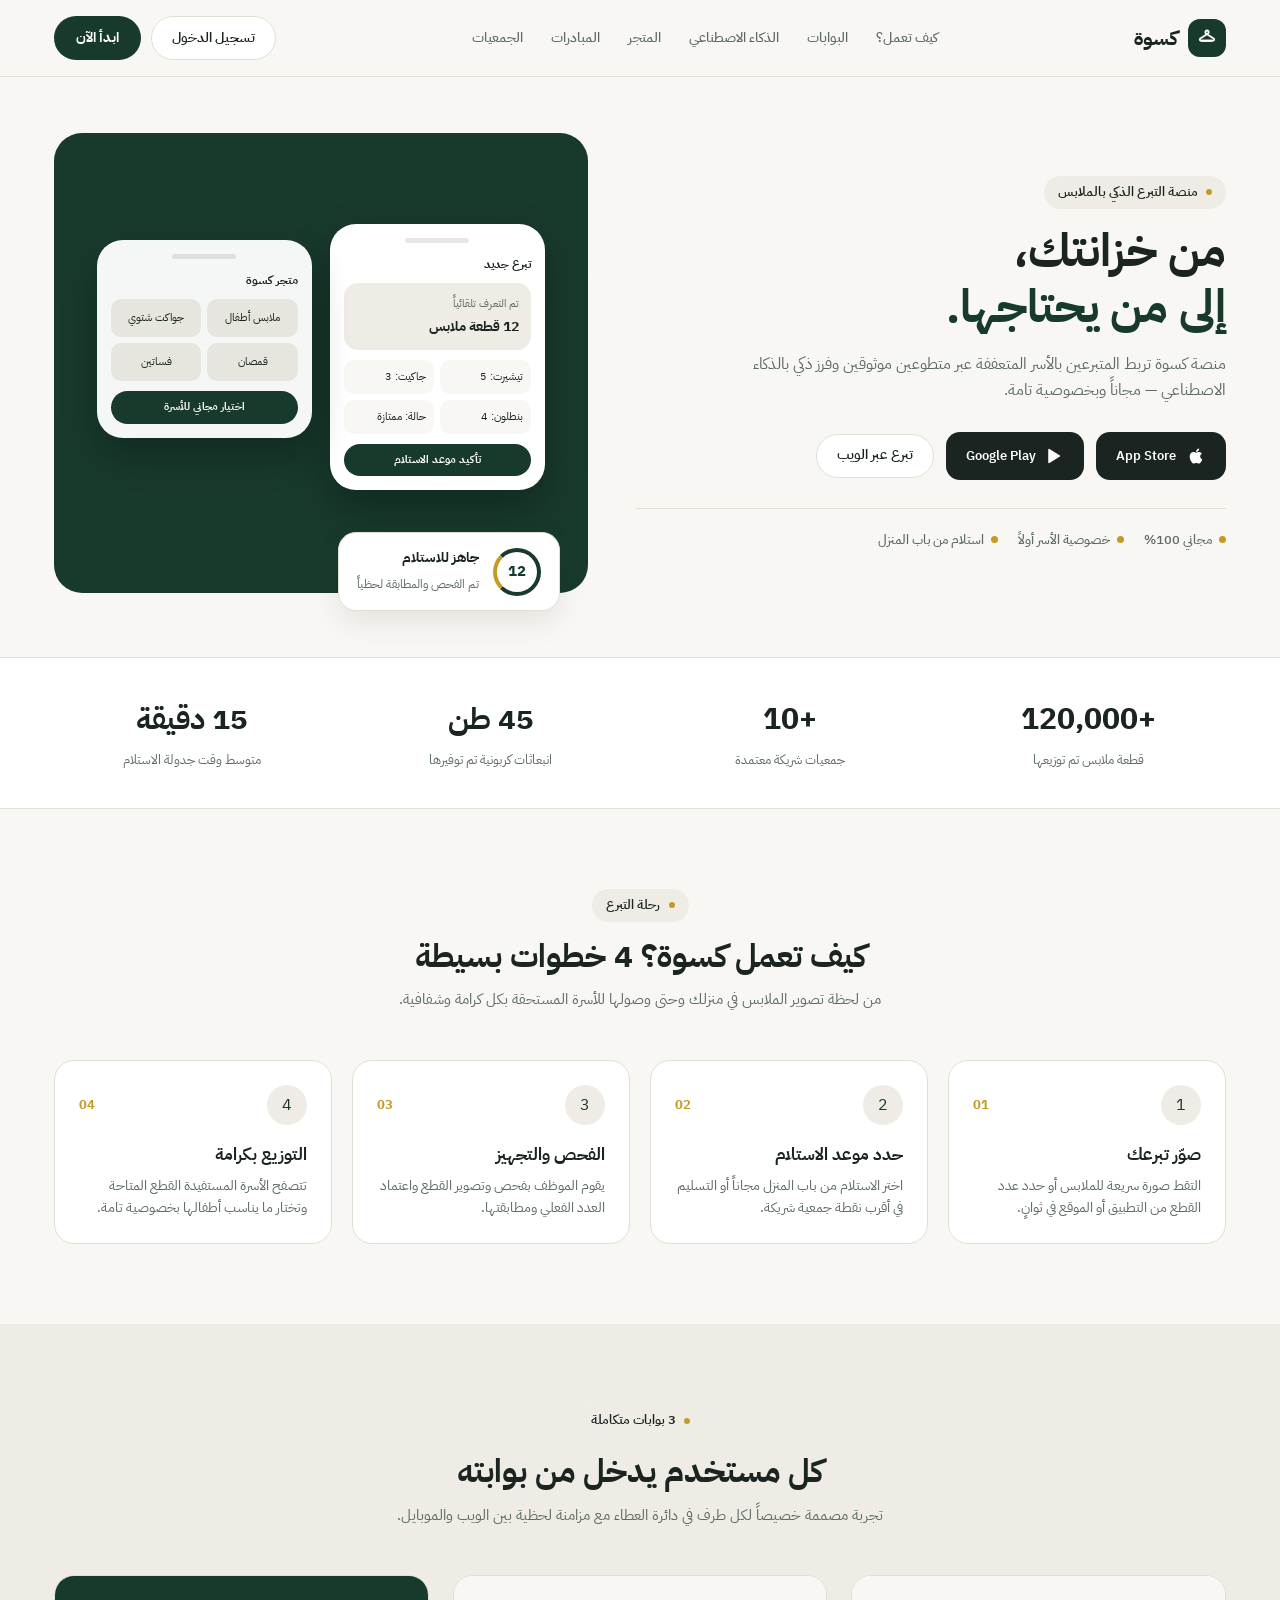
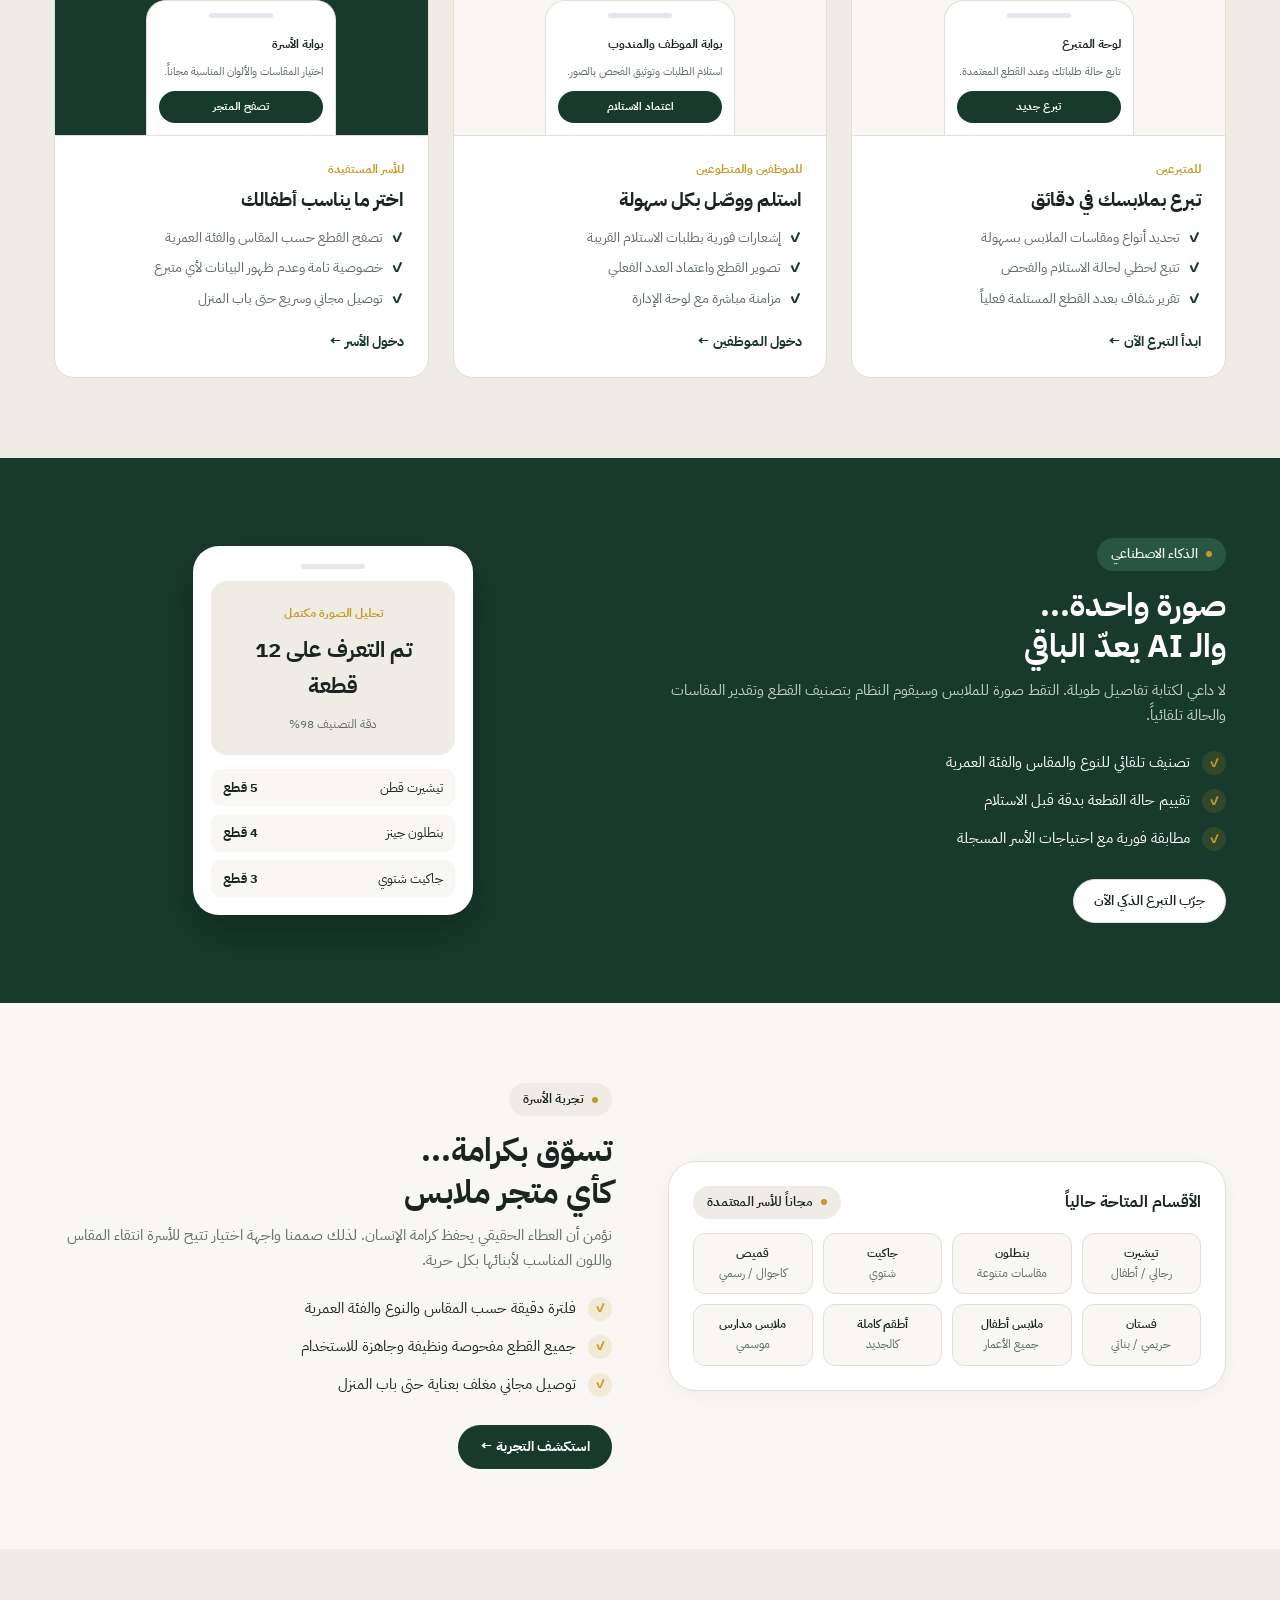
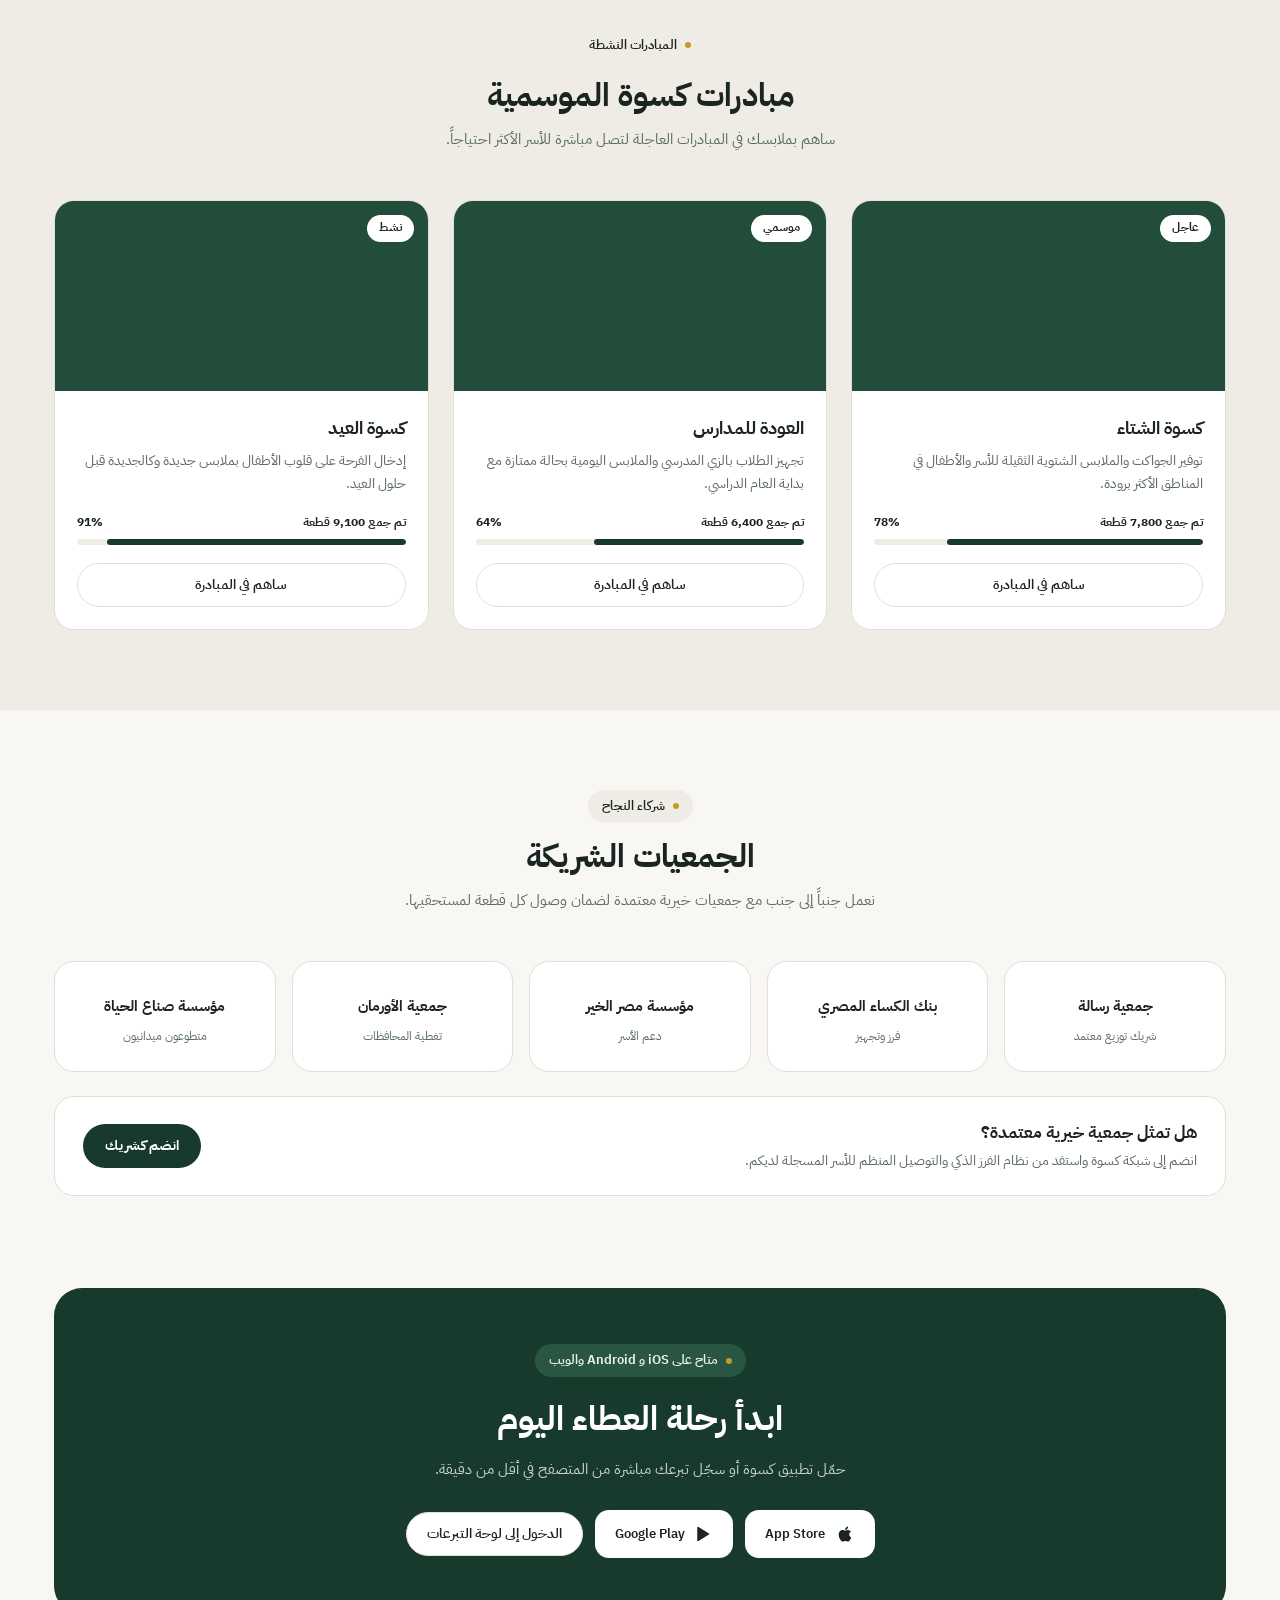
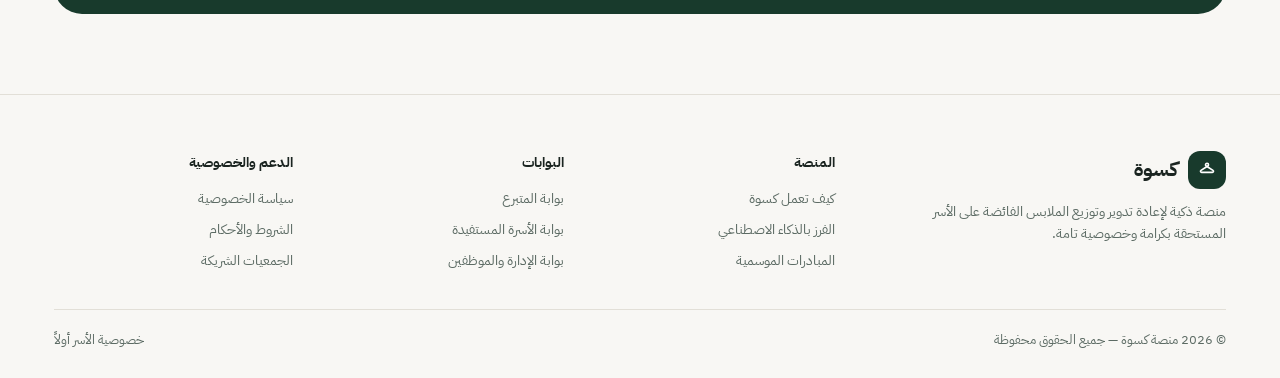
==== commit d5623af7: "Update Kiswah admin & warehouse dashboard with real brand palette" ====
--- a/index.html
+++ b/index.html
@@ -496,7 +496,7 @@
         <div class="footer-col">
           <h4>الدعم والخصوصية</h4>
           <ul>
-            <li><a href="pages/login.html">سياسة الخصوصية</a></li>
+            <li><a href="Pages/login.html">سياسة الخصوصية</a></li>
             <li><a href="pages/login.html">الشروط والأحكام</a></li>
             <li><a href="#partners">الجمعيات الشريكة</a></li>
           </ul>
@@ -522,16 +522,14 @@
         const { data: profile } = await sb.from('profiles').select('role').eq('id', session.user.id).single();
         const role = profile?.role || 'donor';
 
-        const targetUrl = (role === 'admin' || role === 'super_admin')
-          ? 'pages/admin.html'
-          : (role === 'employee' ? 'pages/employee.html' : 'pages/dashboard.html');
-
-        const loginBtn = document.getElementById('nav-login-btn');
-        const startBtn = document.getElementById('nav-start-btn');
-        if (loginBtn) loginBtn.style.display = 'none';
-        if (startBtn) {
-          startBtn.href = targetUrl;
-          startBtn.textContent = role === 'donor' ? 'لوحة تبرعاتي' : (role === 'employee' ? 'غرفة العمليات' : 'إدارة المنظمة');
+        if (role === 'admin' || role === 'super_admin') {
+          const loginBtn = document.getElementById('nav-login-btn');
+          const startBtn = document.getElementById('nav-start-btn');
+          if (loginBtn) loginBtn.style.display = 'none';
+          if (startBtn) {
+            startBtn.href = 'pages/admin.html';
+            startBtn.textContent = 'لوحة الإدارة والمخزن';
+          }
         }
       }
 
--- a/css/style.css
+++ b/css/style.css
@@ -1,24 +1,27 @@
-@import url('https://fonts.googleapis.com/css2?family=IBM+Plex+Sans+Arabic:wght@400;500;600;700&display=swap');
+@import url('https://fonts.googleapis.com/css2?family=Cairo:wght@400;500;600;700;800&family=IBM+Plex+Sans+Arabic:wght@400;500;600;700&display=swap');
 
 :root {
-  --bg-page: #F6F6F4;
-  --bg-sand: #EFECE4;
-  --green-dark: #1E352A;
-  --green-hover: #15261E;
-  --green-soft: #294236;
-  --green-pill: #2B4337;
-  --gold: #B6925A;
-  --gold-soft: rgba(182, 146, 90, 0.14);
-  --text-main: #18201C;
-  --text-muted: #6E7571;
-  --border-light: #E2E0D8;
-  --error-red: #C53030;
+  --bg-page: #F8F7F4;
+  --bg-sand: #EFECE6;
+  --green-dark: #183A2C;
+  --green-hover: #112A20;
+  --green-soft: #224D3B;
+  --green-pill: #285643;
+  --gold: #C59B27;
+  --gold-soft: rgba(197, 155, 39, 0.14);
+  --text-main: #1A2420;
+  --text-muted: #5C6B64;
+  --border-light: #E2DFD7;
+  --error-red: #C0392B;
+  --error-soft: rgba(192, 57, 43, 0.1);
   --white: #FFFFFF;
   --radius-sm: 12px;
   --radius-md: 20px;
   --radius-lg: 28px;
   --radius-pill: 9999px;
-  --font-main: 'IBM Plex Sans Arabic', sans-serif;
+  --font-main: 'IBM Plex Sans Arabic', 'Cairo', sans-serif;
+  --shadow-card: 0 4px 20px rgba(24, 58, 44, 0.04);
+  --shadow-hover: 0 10px 28px rgba(24, 58, 44, 0.08);
 }
 
 * {
@@ -97,7 +100,7 @@
   height: 78px;
   border-radius: 50%;
   background: rgba(255, 255, 255, 0.06);
-  border: 1.5px dashed rgba(182, 146, 90, 0.65);
+  border: 1.5px dashed rgba(197, 155, 39, 0.65);
   display: flex;
   align-items: center;
   justify-content: center;
@@ -130,8 +133,23 @@
   to { transform: rotate(360deg); }
 }
 
+@keyframes fadeSlideUp {
+  from {
+    opacity: 0;
+    transform: translateY(14px);
+  }
+  to {
+    opacity: 1;
+    transform: translateY(0);
+  }
+}
+
+.stagger-card {
+  animation: fadeSlideUp 0.45s cubic-bezier(0.16, 1, 0.3, 1) both;
+}
+
 /* ==========================================================================
-   Buttons & Brand
+   Buttons, Pills & Brand
    ========================================================================== */
 .brand-logo {
   display: inline-flex;
@@ -143,9 +161,9 @@
 }
 
 .brand-icon {
-  width: 36px;
-  height: 36px;
-  border-radius: 10px;
+  width: 38px;
+  height: 38px;
+  border-radius: 12px;
   background: var(--green-dark);
   color: var(--white);
   display: flex;
@@ -159,17 +177,39 @@
   align-items: center;
   justify-content: center;
   gap: 8px;
-  height: 46px;
-  padding: 0 24px;
+  height: 44px;
+  padding: 0 22px;
   background: var(--green-dark);
   color: var(--white);
   border-radius: var(--radius-pill);
-  font-size: 14px;
-  font-weight: 700;
+  font-size: 13.5px;
+  font-weight: 700;
+  transition: all 0.2s ease;
 }
 
 .btn-primary:hover:not(:disabled) {
   background: var(--green-hover);
+  transform: translateY(-1px);
+}
+
+.btn-gold {
+  display: inline-flex;
+  align-items: center;
+  justify-content: center;
+  gap: 8px;
+  height: 44px;
+  padding: 0 22px;
+  background: var(--gold);
+  color: var(--white);
+  border-radius: var(--radius-pill);
+  font-size: 13.5px;
+  font-weight: 700;
+  transition: all 0.2s ease;
+}
+
+.btn-gold:hover:not(:disabled) {
+  filter: brightness(0.94);
+  transform: translateY(-1px);
 }
 
 .btn-secondary {
@@ -177,19 +217,39 @@
   align-items: center;
   justify-content: center;
   gap: 8px;
-  height: 46px;
-  padding: 0 22px;
+  height: 44px;
+  padding: 0 20px;
   background: var(--white);
   color: var(--text-main);
   border: 1px solid var(--border-light);
   border-radius: var(--radius-pill);
-  font-size: 14px;
+  font-size: 13.5px;
   font-weight: 600;
+  transition: all 0.2s ease;
 }
 
 .btn-secondary:hover:not(:disabled) {
   border-color: var(--green-dark);
   background: var(--bg-sand);
+}
+
+.btn-danger {
+  display: inline-flex;
+  align-items: center;
+  justify-content: center;
+  gap: 6px;
+  height: 36px;
+  padding: 0 14px;
+  background: var(--error-soft);
+  color: var(--error-red);
+  border-radius: var(--radius-pill);
+  font-size: 12.5px;
+  font-weight: 700;
+}
+
+.btn-danger:hover:not(:disabled) {
+  background: var(--error-red);
+  color: var(--white);
 }
 
 .btn-full {
@@ -219,17 +279,58 @@
 
 .eyebrow-pill.dark {
   background: var(--green-pill);
-  color: rgba(255, 255, 255, 0.9);
+  color: rgba(255, 255, 255, 0.92);
 }
 
 /* ==========================================================================
-   Navbar
+   Inputs & Form Capsules
+   ========================================================================== */
+.form-group {
+  margin-bottom: 16px;
+}
+
+.form-label {
+  display: block;
+  font-size: 13px;
+  font-weight: 600;
+  color: var(--text-main);
+  margin-bottom: 6px;
+}
+
+.input-capsule {
+  height: 46px;
+  background: var(--white);
+  border: 1px solid var(--border-light);
+  border-radius: var(--radius-pill);
+  padding: 0 16px;
+  display: flex;
+  align-items: center;
+  gap: 10px;
+  transition: border-color 0.2s ease, box-shadow 0.2s ease;
+}
+
+.input-capsule:focus-within {
+  border-color: var(--green-dark);
+  box-shadow: 0 0 0 3px rgba(24, 58, 44, 0.08);
+}
+
+.input-capsule input,
+.input-capsule select {
+  flex: 1;
+  background: transparent;
+  font-size: 13.5px;
+  color: var(--text-main);
+  width: 100%;
+}
+
+/* ==========================================================================
+   Navbar & Landing Page (Preserved)
    ========================================================================== */
 .navbar {
   position: sticky;
   top: 0;
   z-index: 100;
-  background: rgba(246, 246, 244, 0.92);
+  background: rgba(248, 247, 244, 0.92);
   backdrop-filter: blur(12px);
   border-bottom: 1px solid var(--border-light);
 }
@@ -264,16 +365,6 @@
   gap: 10px;
 }
 
-.nav-actions .btn-primary,
-.nav-actions .btn-secondary {
-  height: 40px;
-  padding: 0 18px;
-  font-size: 13px;
-}
-
-/* ==========================================================================
-   Landing Page Sections (Exact Figma Layout)
-   ========================================================================== */
 .hero-section {
   padding: 56px 0 64px;
 }
@@ -334,10 +425,6 @@
   color: var(--text-main);
 }
 
-.store-btn.light:hover {
-  background: var(--bg-sand);
-}
-
 .hero-trust-row {
   display: flex;
   align-items: center;
@@ -443,7 +530,6 @@
   color: var(--green-dark);
 }
 
-/* Stats Bar */
 .stats-strip {
   padding: 36px 0;
   border-top: 1px solid var(--border-light);
@@ -471,7 +557,6 @@
   color: var(--text-muted);
 }
 
-/* Generic Section */
 .section-pad {
   padding: 80px 0;
 }
@@ -507,7 +592,6 @@
   color: rgba(255, 255, 255, 0.76);
 }
 
-/* 4 Steps */
 .steps-grid {
   display: grid;
   grid-template-columns: repeat(4, 1fr);
@@ -556,7 +640,6 @@
   color: var(--text-muted);
 }
 
-/* 3 Portals */
 .portals-grid {
   display: grid;
   grid-template-columns: repeat(3, 1fr);
@@ -637,7 +720,6 @@
   color: var(--green-dark);
 }
 
-/* Split Feature Sections (AI + Store) */
 .feature-split {
   display: grid;
   grid-template-columns: 1fr 1fr;
@@ -678,7 +760,7 @@
   border: 1px solid var(--border-light);
   border-radius: var(--radius-lg);
   padding: 24px;
-  box-shadow: 0 12px 32px rgba(0, 0, 0, 0.04);
+  box-shadow: var(--shadow-card);
 }
 
 .store-items-grid {
@@ -698,7 +780,6 @@
   font-weight: 600;
 }
 
-/* Campaigns */
 .campaigns-grid {
   display: grid;
   grid-template-columns: repeat(3, 1fr);
@@ -780,7 +861,6 @@
   border-radius: 999px;
 }
 
-/* Partners */
 .partners-grid {
   display: grid;
   grid-template-columns: repeat(5, 1fr);
@@ -818,7 +898,6 @@
   gap: 20px;
 }
 
-/* Bottom CTA Box */
 .cta-rounded-box {
   background: var(--green-dark);
   color: var(--white);
@@ -840,7 +919,6 @@
   font-size: 15px;
 }
 
-/* Footer */
 .site-footer {
   background: var(--bg-page);
   border-top: 1px solid var(--border-light);
@@ -883,7 +961,7 @@
 }
 
 /* ==========================================================================
-   Auth Pages (Unified New UI/UX)
+   Auth Pages (Login & 6-Digit Email OTP)
    ========================================================================== */
 .auth-split {
   min-height: 100vh;
@@ -936,41 +1014,6 @@
   background: var(--white);
   color: var(--text-main);
   box-shadow: 0 2px 8px rgba(0, 0, 0, 0.06);
-}
-
-.form-group {
-  margin-bottom: 16px;
-}
-
-.form-label {
-  display: block;
-  font-size: 13px;
-  font-weight: 600;
-  margin-bottom: 6px;
-}
-
-.input-capsule {
-  height: 48px;
-  background: var(--white);
-  border: 1px solid var(--border-light);
-  border-radius: var(--radius-sm);
-  padding: 0 14px;
-  display: flex;
-  align-items: center;
-  gap: 10px;
-}
-
-.input-capsule:focus-within {
-  border-color: var(--green-dark);
-}
-
-.input-capsule input,
-.input-capsule select {
-  flex: 1;
-  background: transparent;
-  font-size: 14px;
-  color: var(--text-main);
-  width: 100%;
 }
 
 .phone-prefix {
@@ -1036,7 +1079,7 @@
   background: var(--white);
   color: var(--text-main);
   border: 1px solid var(--border-light);
-  border-radius: var(--radius-sm);
+  border-radius: var(--radius-pill);
   font-size: 13px;
   font-weight: 600;
 }
@@ -1046,26 +1089,34 @@
   background: var(--bg-sand);
 }
 
-.otp-boxes {
-  display: grid;
-  grid-template-columns: repeat(6, 1fr);
-  gap: 8px;
-  margin: 18px 0;
+#otp-inputs-container {
+  display: grid;
+  grid-template-columns: repeat(6, minmax(0, 1fr));
+  gap: 10px;
   direction: ltr;
-}
-
-.otp-input {
-  height: 52px;
-  background: var(--white);
-  border: 1.5px solid var(--border-light);
-  border-radius: var(--radius-sm);
+  width: 100%;
+  margin: 16px 0;
+}
+
+#otp-inputs-container .otp-input {
+  width: 100%;
+  min-width: 0;
+  height: 54px;
+  padding: 0;
   text-align: center;
   font-size: 20px;
   font-weight: 700;
-}
-
-.otp-input:focus {
+  color: var(--text-main);
+  background: var(--white);
+  border: 1.5px solid var(--border-light);
+  border-radius: 14px;
+  outline: none;
+  transition: border-color 0.2s ease, box-shadow 0.2s ease;
+}
+
+#otp-inputs-container .otp-input:focus {
   border-color: var(--green-dark);
+  box-shadow: 0 0 0 3px rgba(24, 58, 44, 0.12);
 }
 
 .auth-visual-side {
@@ -1080,91 +1131,332 @@
 }
 
 /* ==========================================================================
-   Dashboard & Admin (Unified New UI/UX)
+   Admin & Super Admin + Warehouse Enterprise Sidebar Shell
    ========================================================================== */
-.dash-header-banner {
-  background: var(--white);
-  border-bottom: 1px solid var(--border-light);
-  padding: 28px 0;
-}
-
-.dash-welcome-row {
+.admin-shell {
+  min-height: 100vh;
+  display: grid;
+  grid-template-columns: 270px 1fr;
+  background: var(--bg-page);
+}
+
+.admin-sidebar {
+  background: var(--green-dark);
+  color: var(--white);
+  padding: 24px 18px;
+  display: flex;
+  flex-direction: column;
+  justify-content: space-between;
+  position: sticky;
+  top: 0;
+  height: 100vh;
+  overflow-y: auto;
+}
+
+.sidebar-brand {
+  display: flex;
+  align-items: center;
+  gap: 12px;
+  padding: 4px 8px 20px;
+  border-bottom: 1px solid rgba(255, 255, 255, 0.12);
+  margin-bottom: 20px;
+}
+
+.sidebar-brand-icon {
+  width: 40px;
+  height: 40px;
+  border-radius: 12px;
+  background: var(--gold);
+  color: var(--green-dark);
+  display: flex;
+  align-items: center;
+  justify-content: center;
+  flex-shrink: 0;
+}
+
+.sidebar-nav {
+  display: flex;
+  flex-direction: column;
+  gap: 6px;
+}
+
+.sidebar-link {
+  display: flex;
+  align-items: center;
+  justify-content: space-between;
+  padding: 12px 14px;
+  border-radius: 14px;
+  color: rgba(255, 255, 255, 0.78);
+  font-size: 14px;
+  font-weight: 600;
+  background: transparent;
+  text-align: right;
+  transition: all 0.2s ease;
+}
+
+.sidebar-link:hover {
+  background: rgba(255, 255, 255, 0.08);
+  color: var(--white);
+}
+
+.sidebar-link.active {
+  background: var(--white);
+  color: var(--green-dark);
+  font-weight: 700;
+}
+
+.sidebar-link-main {
+  display: inline-flex;
+  align-items: center;
+  gap: 10px;
+}
+
+.sidebar-badge {
+  font-size: 11px;
+  padding: 2px 8px;
+  border-radius: var(--radius-pill);
+  background: var(--gold-soft);
+  color: var(--gold);
+  font-weight: 700;
+}
+
+.sidebar-link.active .sidebar-badge {
+  background: var(--bg-sand);
+  color: var(--green-dark);
+}
+
+.sidebar-profile-box {
+  background: rgba(255, 255, 255, 0.07);
+  border: 1px solid rgba(255, 255, 255, 0.12);
+  border-radius: 16px;
+  padding: 14px;
+  margin-top: 20px;
+}
+
+.admin-main {
+  padding: 28px 32px 56px;
+  max-width: 1440px;
+  width: 100%;
+}
+
+.admin-topbar {
   display: flex;
   justify-content: space-between;
   align-items: center;
   flex-wrap: wrap;
   gap: 16px;
-}
-
-.dash-kpi-grid {
+  margin-bottom: 26px;
+  padding-bottom: 18px;
+  border-bottom: 1px solid var(--border-light);
+}
+
+.admin-screen {
+  display: none;
+}
+
+.admin-screen.active {
+  display: block;
+}
+
+.kpi-grid-4 {
   display: grid;
   grid-template-columns: repeat(4, 1fr);
   gap: 16px;
-  margin: 24px 0;
+  margin-bottom: 24px;
 }
 
 .kpi-card {
   background: var(--white);
   border: 1px solid var(--border-light);
   border-radius: var(--radius-md);
-  padding: 20px;
-}
-
-.kpi-card span {
+  padding: 20px 22px;
+  box-shadow: var(--shadow-card);
+  transition: transform 0.2s ease, box-shadow 0.2s ease;
+}
+
+.kpi-card:hover {
+  transform: translateY(-2px);
+  box-shadow: var(--shadow-hover);
+}
+
+.kpi-card-top {
+  display: flex;
+  justify-content: space-between;
+  align-items: center;
+  margin-bottom: 10px;
+}
+
+.kpi-card-label {
   font-size: 13px;
-  color: var(--text-muted);
-  display: block;
-  margin-bottom: 4px;
-}
-
-.kpi-card strong {
-  font-size: 26px;
-  font-weight: 700;
-}
-
-.dash-main-grid {
-  display: grid;
-  grid-template-columns: 1fr 1.55fr;
-  gap: 24px;
-  padding-bottom: 56px;
-}
-
-.dash-panel {
+  font-weight: 600;
+  color: var(--text-muted);
+}
+
+.kpi-card-icon {
+  width: 36px;
+  height: 36px;
+  border-radius: 10px;
+  background: var(--bg-sand);
+  color: var(--green-dark);
+  display: flex;
+  align-items: center;
+  justify-content: center;
+}
+
+.kpi-card-value {
+  font-size: 28px;
+  font-weight: 800;
+  color: var(--text-main);
+  line-height: 1.2;
+}
+
+.kpi-card-sub {
+  font-size: 12px;
+  color: var(--text-muted);
+  margin-top: 6px;
+}
+
+.charts-grid-2 {
+  display: grid;
+  grid-template-columns: 1.35fr 1fr;
+  gap: 20px;
+  margin-bottom: 24px;
+}
+
+.panel-card {
   background: var(--white);
   border: 1px solid var(--border-light);
   border-radius: var(--radius-md);
-  padding: 24px;
-}
-
-.dash-panel-head {
+  padding: 22px 24px;
+  box-shadow: var(--shadow-card);
+}
+
+.panel-head {
   display: flex;
   justify-content: space-between;
   align-items: center;
+  flex-wrap: wrap;
+  gap: 12px;
   margin-bottom: 18px;
-  padding-bottom: 12px;
+  padding-bottom: 14px;
   border-bottom: 1px solid var(--border-light);
 }
 
-.donation-list {
-  display: flex;
-  flex-direction: column;
-  gap: 12px;
-}
-
-.donation-item {
+.panel-title {
+  font-size: 17px;
+  font-weight: 700;
+}
+
+/* Pipeline Status Badges */
+.status-pill {
+  display: inline-flex;
+  align-items: center;
+  gap: 6px;
+  padding: 5px 12px;
+  border-radius: var(--radius-pill);
+  font-size: 12px;
+  font-weight: 700;
+}
+
+.status-received {
+  background: var(--bg-sand);
+  color: var(--text-main);
+}
+
+.status-inspected {
+  background: var(--gold-soft);
+  color: #8E6D13;
+}
+
+.status-sorted {
+  background: rgba(24, 58, 44, 0.12);
+  color: var(--green-dark);
+}
+
+.status-distributed {
+  background: var(--green-dark);
+  color: var(--white);
+}
+
+/* Warehouse Stock Cards & Meters */
+.warehouse-grid {
+  display: grid;
+  grid-template-columns: repeat(auto-fill, minmax(260px, 1fr));
+  gap: 16px;
+}
+
+.stock-card {
+  background: var(--white);
+  border: 1px solid var(--border-light);
+  border-radius: var(--radius-md);
+  padding: 18px;
+  transition: transform 0.2s ease, box-shadow 0.2s ease;
+}
+
+.stock-card:hover {
+  transform: translateY(-2px);
+  box-shadow: var(--shadow-hover);
+}
+
+.stock-meter {
+  height: 7px;
+  background: var(--bg-sand);
+  border-radius: var(--radius-pill);
+  overflow: hidden;
+  margin: 10px 0;
+}
+
+.stock-meter-fill {
+  height: 100%;
+  background: var(--green-dark);
+  border-radius: var(--radius-pill);
+  transition: width 0.5s ease;
+}
+
+.stock-meter-fill.low {
+  background: var(--gold);
+}
+
+.stock-meter-fill.empty {
+  background: var(--error-red);
+}
+
+/* Data Tables */
+.table-wrap {
+  overflow-x: auto;
   border: 1px solid var(--border-light);
   border-radius: var(--radius-sm);
-  padding: 16px;
-  background: var(--bg-page);
-}
-
-.badge-status {
-  padding: 4px 12px;
-  border-radius: var(--radius-pill);
-  font-size: 12px;
-  font-weight: 600;
+  background: var(--white);
+}
+
+.data-table {
+  width: 100%;
+  border-collapse: collapse;
+  font-size: 13.5px;
+  text-align: right;
+}
+
+.data-table th {
   background: var(--bg-sand);
   color: var(--text-main);
+  font-weight: 700;
+  padding: 13px 16px;
+  border-bottom: 1px solid var(--border-light);
+  white-space: nowrap;
+}
+
+.data-table td {
+  padding: 13px 16px;
+  border-bottom: 1px solid var(--border-light);
+  vertical-align: middle;
+}
+
+.data-table tr:last-child td {
+  border-bottom: none;
+}
+
+.data-table tr:hover td {
+  background: rgba(248, 247, 244, 0.7);
 }
 
 .toast-msg {
@@ -1189,19 +1481,37 @@
   transform: translateY(0);
 }
 
+@media (max-width: 1100px) {
+  .admin-shell {
+    grid-template-columns: 1fr;
+  }
+  .admin-sidebar {
+    position: static;
+    height: auto;
+  }
+  .sidebar-nav {
+    flex-direction: row;
+    flex-wrap: wrap;
+  }
+  .kpi-grid-4 {
+    grid-template-columns: repeat(2, 1fr);
+  }
+  .charts-grid-2 {
+    grid-template-columns: 1fr;
+  }
+}
+
 @media (max-width: 1024px) {
   .hero-grid,
   .feature-split,
   .auth-split,
-  .dash-main-grid,
   .footer-grid {
     grid-template-columns: 1fr;
   }
   .auth-visual-side {
     display: none;
   }
-  .steps-grid,
-  .dash-kpi-grid {
+  .steps-grid {
     grid-template-columns: repeat(2, 1fr);
   }
   .portals-grid,
@@ -1217,61 +1527,24 @@
 }
 
 @media (max-width: 640px) {
+  .admin-main {
+    padding: 20px 16px 40px;
+  }
+  .kpi-grid-4,
   .hero-title {
     font-size: 32px;
   }
+  .kpi-grid-4,
   .stats-grid,
   .steps-grid,
-  .partners-grid,
-  .dash-kpi-grid {
+  .partners-grid {
     grid-template-columns: 1fr;
   }
-  .partner-banner {
-    flex-direction: column;
-    align-items: flex-start;
-  }
-  .phone-frame.secondary {
-    display: none;
-  }
-}
-/* إصلاح تنسيق مربعات رمز التحقق OTP الستة */
-#otp-inputs-container {
-  display: grid;
-  grid-template-columns: repeat(6, minmax(0, 1fr));
-  gap: 10px;
-  direction: ltr;
-  width: 100%;
-  margin: 16px 0;
-}
-
-#otp-inputs-container .otp-input {
-  width: 100%;
-  min-width: 0;
-  height: 54px;
-  padding: 0;
-  text-align: center;
-  font-size: 20px;
-  font-weight: 700;
-  color: var(--text-main);
-  background: var(--white);
-  border: 1.5px solid var(--border-light);
-  border-radius: 14px;
-  outline: none;
-  transition: border-color 0.2s ease, box-shadow 0.2s ease;
-}
-
-#otp-inputs-container .otp-input:focus {
-  border-color: var(--green-dark);
-  box-shadow: 0 0 0 3px rgba(24, 58, 44, 0.12);
-}
-
-@media (max-width: 420px) {
   #otp-inputs-container {
     gap: 6px;
   }
   #otp-inputs-container .otp-input {
     height: 46px;
     font-size: 18px;
-    border-radius: 10px;
   }
 }
